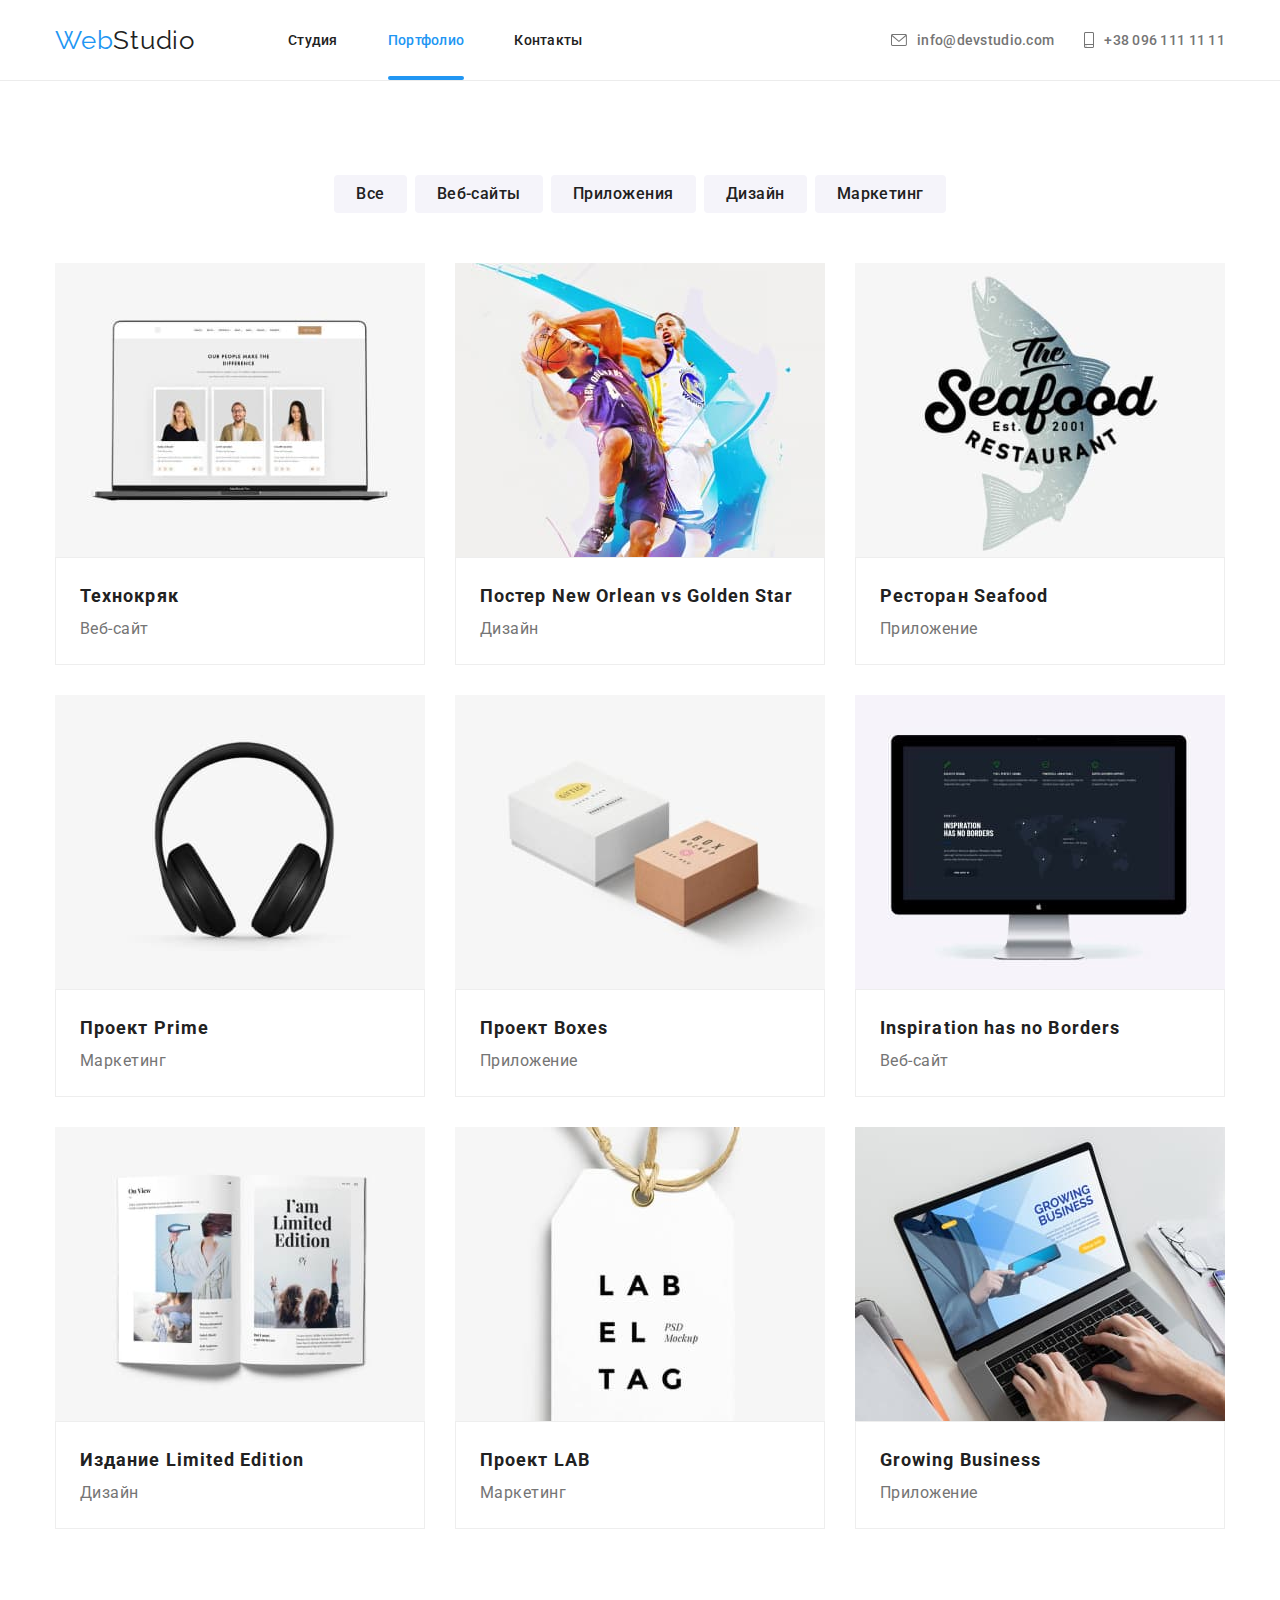
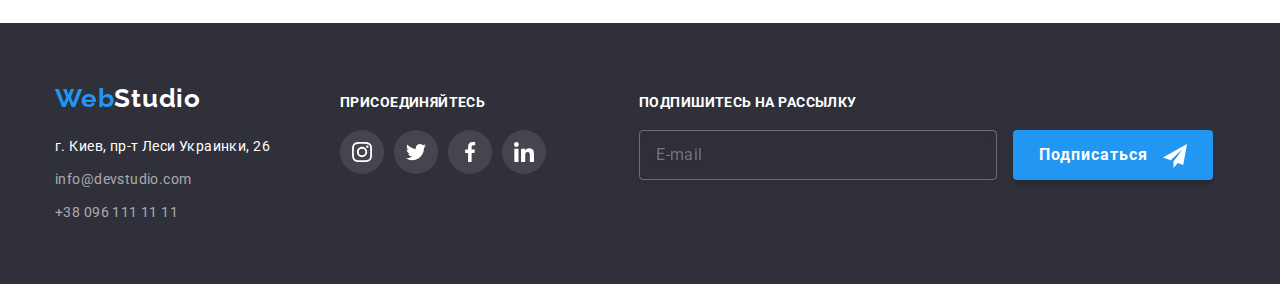
==== portfolio.html @ 3474acc7 "создала дз№8" ====
<!DOCTYPE html>
<html lang="ru">
<head>
    <meta charset="UTF-8">
    <meta http-equiv="X-UA-Compatible" content="IE=edge">
    <meta name="viewport" content="width=device-width, initial-scale=1.0">
    <title>Портфолио</title>
    <link rel="preconnect" href="https://fonts.googleapis.com">
    <link rel="preconnect" href="https://fonts.gstatic.com" crossorigin>
    <link href="https://fonts.googleapis.com/css2?family=Raleway:wght@700&family=Roboto:wght@400;500;700;900&display=swap"
        rel="stylesheet">
    <link rel="stylesheet" href="./css/main.min.css">
</head>
<body>
    
    <!-- header   -->
    
    <header class="header">
        <div class="container">
            <nav class="header__inner">
                <a href="./index.html" class="link header__logo"><span class="header__logo--part">Web</span>Studio</a>
                <ul class="header-nav">
                    <li class="header-nav__item"><a href="./index.html" class="link header__link">Студия</a></li>
                    <li class="header-nav__item"><a href="./portfolio.html" class="link header__link current">Портфолио</a></li>
                    <li class="header-nav__item"><a href="./index.html" class="link header__link">Контакты</a></li>
                </ul>
                <ul class="header-contact">
                    <li class="header-contact__item">
                        <a href="mailto:info@devstudio.com" class="link header__link header-contact__link">
                            <svg class="header-contact__icon" width="16" height="12">
                                <use href="./images/icons.svg#icon-envelope"></use>
                            </svg>
                            info@devstudio.com</a>
                    </li>
                    <li class="header-contact__item">
                        <a href="tel:+380961111111" class="link header__link header-contact__link">
                            <svg class="header-contact__icon" width="10" height="16">
                                <use href="./images/icons.svg#icon-smartphone"></use>
                            </svg>
                            +38 096 111 11 11</a>
                    </li>
                </ul>
            </nav>
        </div>
    </header>

    <!-- portfolio -->

    <main>
        <section class="portfolio section">
            <div class="container">
                <ul class="portfolio-nav">
                    <li class="portfolio-nav__item"><button type="button" class="portfolio-nav__button">Все</button></li>
                    <li class="portfolio-nav__item"><button type="button" class="portfolio-nav__button">Веб-сайты</button></li>
                    <li class="portfolio-nav__item"><button type="button" class="portfolio-nav__button">Приложения</button></li>
                    <li class="portfolio-nav__item"><button type="button" class="portfolio-nav__button">Дизайн</button></li>
                    <li class="portfolio-nav__item"><button type="button" class="portfolio-nav__button">Маркетинг</button></li>
                </ul>
                <ul class="portfolio-gallery">
                    <li class="portfolio-gallery__item">
                        <a href="#" class="link portfolio-article">
                            <div class="link portfolio-article__photo">
                                <img src="./images/img-8.jpg" alt="ноутбук" width="370" height="294">
                                <div class="portfolio-overlay">
                                    <p class="portfolio-overlay__text">Технокряк это современная площадка распространения коронавируса. Компании используют эту
                                        платформу для цифрового
                                        шпионажа и атак на защищённые сервера конкурентов.</p>
                                </div>
                            </div>
                            <div class="portfolio-article__descr">
                                <h3 class="portfolio-article__name">Технокряк</h3>
                                <p class="portfolio-article__type">Веб-сайт</p>
                            </div>
                        </a>
                    </li>
                    <li class="portfolio-gallery__item"">
                        <a href="#" class="link portfolio-article">
                            <div class="link portfolio-article__photo">
                                <img src="./images/img-9.jpg" alt="ноутбук" width="370" height="294">
                                <div class="portfolio-overlay">
                                    <p class="portfolio-overlay__text">Технокряк это современная площадка распространения коронавируса. Компании
                                        используют эту
                                        платформу для цифрового
                                        шпионажа и атак на защищённые сервера конкурентов.</p>
                                </div>
                            </div>
                            <div class="portfolio-article__descr">
                                <h3 class="portfolio-article__name">Постер New Orlean vs Golden Star</h3>
                                <p class="portfolio-article__type">Дизайн</p>
                            </div>
                        </a>
                    </li>
                    <li class="portfolio-gallery__item">
                        <a href="#" class="link portfolio-article">
                            <div class="link portfolio-article__photo">
                                <img src="./images/img-10.jpg" alt="ноутбук" width="370" height="294">
                                <div class="portfolio-overlay">
                                    <p class="portfolio-overlay__text">Технокряк это современная площадка распространения коронавируса. Компании
                                        используют эту
                                        платформу для цифрового
                                        шпионажа и атак на защищённые сервера конкурентов.</p>
                                </div>
                            </div>
                            <div class="portfolio-article__descr">
                                <h3 class="portfolio-article__name">Ресторан Seafood</h3>
                                <p class="portfolio-article__type">Приложение</p>
                            </div>
                        </a>
                    </li>
                    <li class="portfolio-gallery__item"">
                        <a href="#" class="link portfolio-article">
                            <div class="link portfolio-article__photo">
                                <img src="./images/img-11.jpg" alt="ноутбук" width="370" height="294">
                                <div class="portfolio-overlay">
                                    <p class="portfolio-overlay__text">Технокряк это современная площадка распространения коронавируса. Компании
                                        используют эту
                                        платформу для цифрового
                                        шпионажа и атак на защищённые сервера конкурентов.</p>
                                </div>
                            </div>
                            <div class="portfolio-article__descr">
                                <h3 class="portfolio-article__name">Проект Prime</h3>
                                <p class="portfolio-article__type">Маркетинг</p>
                            </div>
                        </a>
                    </li>
                    <li class="portfolio-gallery__item"">
                        <a href="#" class="link portfolio-article">
                            <div class="link portfolio-article__photo">
                                <img src="./images/img-12.jpg" alt="ноутбук" width="370" height="294">
                                <div class="portfolio-overlay">
                                    <p class="portfolio-overlay__text">Технокряк это современная площадка распространения коронавируса. Компании
                                        используют эту
                                        платформу для цифрового
                                        шпионажа и атак на защищённые сервера конкурентов.</p>
                                </div>
                            </div>
                            <div class="portfolio-article__descr">
                                <h3 class="portfolio-article__name">Проект Boxes</h3>
                                <p class="portfolio-article__type">Приложение</p>
                            </div>
                        </a>
                    </li>
                    <li class="portfolio-gallery__item"">
                        <a href="#" class="link portfolio-article">
                            <div class="link portfolio-article__photo">
                                <img src="./images/img-13.jpg" alt="ноутбук" width="370" height="294">
                                <div class="portfolio-overlay">
                                    <p class="portfolio-overlay__text">Технокряк это современная площадка распространения коронавируса. Компании
                                        используют эту
                                        платформу для цифрового
                                        шпионажа и атак на защищённые сервера конкурентов.</p>
                                </div>
                            </div>
                            <div class="portfolio-article__descr">
                                <h3 class="portfolio-article__name">Inspiration has no Borders</h3>
                                <p class="portfolio-article__type">Веб-сайт</p>
                            </div>
                        </a>
                    </li>
                    <li class="portfolio-gallery__item"">
                        <a href="#" class="link portfolio-article">
                            <div class="link portfolio-article__photo">
                                <img src="./images/img-14.jpg" alt="ноутбук" width="370" height="294">
                                <div class="portfolio-overlay">
                                    <p class="portfolio-overlay__text">Технокряк это современная площадка распространения коронавируса. Компании
                                        используют эту
                                        платформу для цифрового
                                        шпионажа и атак на защищённые сервера конкурентов.</p>
                                </div>
                            </div>
                            <div class="portfolio-article__descr">
                                <h3 class="portfolio-article__name">Издание Limited Edition</h3>
                                <p class="portfolio-article__type">Дизайн</p>
                            </div>
                        </a>
                    </li>
                    <li class="portfolio-gallery__item"">
                        <a href="#" class="link portfolio-article">
                            <div class="link portfolio-article__photo">
                                <img src="./images/img-15.jpg" alt="ноутбук" width="370" height="294">
                                <div class="portfolio-overlay">
                                    <p class="portfolio-overlay__text">Технокряк это современная площадка распространения коронавируса. Компании
                                        используют эту
                                        платформу для цифрового
                                        шпионажа и атак на защищённые сервера конкурентов.</p>
                                </div>
                            </div>
                            <div class="portfolio-article__descr">
                                <h3 class="portfolio-article__name">Проект LAB</h3>
                                <p class="portfolio-article__type">Маркетинг</p>
                            </div>
                        </a>
                    </li>
                    <li class="portfolio-gallery__item">
                        <a href="#" class="link portfolio-article">
                            <div class="link portfolio-article__photo">
                                <img src="./images/img-16.jpg" alt="ноутбук" width="370" height="294">
                                <div class="portfolio-overlay">
                                    <p class="portfolio-overlay__text">Технокряк это современная площадка распространения коронавируса. Компании
                                        используют эту
                                        платформу для цифрового
                                        шпионажа и атак на защищённые сервера конкурентов.</p>
                                </div>
                            </div>
                            <div class="portfolio-article__descr">
                                <h3 class="portfolio-article__name">Growing Business</h3>
                                <p class="portfolio-article__type">Приложение</p>
                            </div>
                        </a>
                    </li>
                </ul>
            </div>
        </section>
    </main>

    <!-- footer -->
    
    <footer class="footer">
        <div class="footer__inner container">
            <div>
                <a href="./index.html" class="link footer__logo"><span class="footer__logo--part">Web</span>Studio</a>
                <address>
                    <ul class="footer-contact">
                        <li class="footer-contact__item"><a target="_blank" rel="noopener nofollow noreferrer"
                                href="https://goo.gl/maps/vHbvLsZFDgiM335Y8" class="link footer-contact__map">г. Киев, пр-т
                                Леси Украинки, 26</a>
                        </li>
                        <li class="footer-contact__item"><a href="mailto:info@devstudio.com"
                                class="link footer-contact__mail">info@devstudio.com</a></li>
                        <li class="footer-contact__item"><a href="tel:+380961111111" class="link footer-contact__tel">+38
                                096 111 11 11</a></li>
                    </ul>
                </address>
            </div>
            <div class="footer-connect">
                <p class="footer__text">Присоединяйтесь</p>
                <ul class="footer-social">
                    <li class="footer-social__icon">
                        <a href="#" class="link footer-social__link">
                            <svg class="footer-social__sign">
                                <use href="./images/icons.svg#icon-instagram"></use>
                            </svg>
                        </a>
                    </li>
                    <li class="footer-social__icon">
                        <a href="#" class="link footer-social__link">
                            <svg class="footer-social__sign">
                                <use href="./images/icons.svg#icon-twitter"></use>
                            </svg>
                        </a>
                    </li>
                    <li class="footer-social__icon">
                        <a href="#" class="link footer-social__link">
                            <svg class="footer-social__sign">
                                <use href="./images/icons.svg#icon-facebook"></use>
                            </svg>
                        </a>
                    </li>
                    <li class="footer-social__icon">
                        <a href="#" class="link footer-social__link">
                            <svg class="footer-social__sign">
                                <use href="./images/icons.svg#icon-linkedin"></use>
                            </svg>
                        </a>
                    </li>
                </ul>
            </div>
            <form class="footer-form">
                <p class="footer__text">Подпишитесь на рассылку</p>
                <label for="email"></label>
                <input type="email" name="email" id="email" placeholder="E-mail" class="footer-form__input">
                <button type="submit" class="footer-form__button">Подписаться
                    <svg class="footer-form__send">
                        <use href="./images/icons.svg#icon-send"></use>
                    </svg>
                </button>
            </form>
        </div>
    </footer>
</body>

</html>
---- css/main.min.css ----
html,body,div,span,applet,object,iframe,h1,h2,h3,h4,h5,h6,p,blockquote,pre,a,abbr,acronym,address,big,cite,code,del,dfn,em,img,ins,kbd,q,s,samp,small,strike,strong,sub,sup,tt,var,b,u,i,center,dl,dt,dd,ol,ul,li,fieldset,form,label,legend,table,caption,tbody,tfoot,thead,tr,th,td,article,aside,canvas,details,embed,figure,figcaption,footer,header,hgroup,menu,nav,output,ruby,section,summary,time,mark,audio,video{margin:0;padding:0;border:0;font-size:100%;font:inherit;vertical-align:baseline}article,aside,details,figcaption,figure,footer,header,hgroup,menu,nav,section{display:block}body{line-height:1}ol,ul{list-style:none}blockquote,q{quotes:none}blockquote:before,blockquote:after,q:before,q:after{content:"";content:none}table{border-collapse:collapse;border-spacing:0}/*! modern-normalize v1.1.0 | MIT License | https://github.com/sindresorhus/modern-normalize */*,::before,::after{box-sizing:border-box}html{line-height:1.15;-webkit-text-size-adjust:100%;-moz-tab-size:4;tab-size:4}body{margin:0;font-family:system-ui,-apple-system,"Segoe UI",Roboto,Helvetica,Arial,sans-serif,"Apple Color Emoji","Segoe UI Emoji"}hr{height:0;color:inherit}abbr[title]{text-decoration:underline dotted}b,strong{font-weight:bolder}code,kbd,samp,pre{font-family:ui-monospace, SFMono-Regular, Consolas, 'Liberation Mono', Menlo, monospace;font-size:1em}small{font-size:80%}sub,sup{font-size:75%;line-height:0;position:relative;vertical-align:baseline}sub{bottom:-0.25em}sup{top:-0.5em}table{text-indent:0;border-color:inherit}button,input,optgroup,select,textarea{font-family:inherit;font-size:100%;line-height:1.15;margin:0}button,select{text-transform:none}button,[type='button'],[type='reset'],[type='submit']{-webkit-appearance:button}::-moz-focus-inner{border-style:none;padding:0}:-moz-focusring{outline:1px dotted ButtonText}:-moz-ui-invalid{box-shadow:none}legend{padding:0}progress{vertical-align:baseline}::-webkit-inner-spin-button,::-webkit-outer-spin-button{height:auto}[type='search']{-webkit-appearance:textfield;outline-offset:-2px}::-webkit-search-decoration{-webkit-appearance:none}::-webkit-file-upload-button{-webkit-appearance:button;font:inherit}summary{display:list-item}body{font-family:"Roboto", sans-serif;color:#212121;background-color:#fff}img{display:block}.link{text-decoration:none;color:#212121;cursor:pointer}.section{padding-top:94px;padding-bottom:94px}.container{width:1200px;margin-left:auto;margin-right:auto;padding-left:15px;padding-right:15px}.primary-title{font-weight:700;font-size:36px;line-height:calc(42 / 36);text-align:center;letter-spacing:.03em;margin-bottom:50px}.backdrop{position:fixed;width:100%;height:100%;top:0;left:0;background-color:rgba(0,0,0,0.2);transition-property:opacity;transition-duration:250ms;transition-timing-function:cubic-bezier(0.4, 0, 0.2, 1)}.is-hidden{opacity:0;pointer-events:none;visibility:hidden}.modal{min-width:528px;min-height:581px;background:#ffffff;box-shadow:0px 1px 3px rgba(0,0,0,0.12),0px 1px 1px rgba(0,0,0,0.14),0px 2px 1px rgba(0,0,0,0.2);border-radius:4px;overflow:hidden;position:absolute;top:50%;left:50%;transform:translate(-50%, -50%);transition-property:all;transition-duration:250ms;transition-timing-function:cubic-bezier(0.4, 0, 0.2, 1)}.modal-close__button{width:30px;height:30px;border:1px solid rgba(0,0,0,0.1);border-radius:50%;background-color:transparent;position:absolute;top:8px;right:8px;outline:none;transition-property:fill;transition-duration:250ms;transition-timing-function:cubic-bezier(0.4, 0, 0.2, 1)}.modal-close__button:hover,.modal-close__button:focus{fill:#2196f3}.modal-close__icon{width:11px;height:11px;position:absolute;top:50%;left:50%;transform:translate(-50%, -50%)}.modal-form{padding:40px}.modal-form__text{font-weight:700;font-size:20px;line-height:calc(23 / 20);text-align:center;letter-spacing:.03em}.modal-form__button{display:block;margin:0 auto;width:200px;min-height:50px;background:#188ce8;box-shadow:0px 4px 4px rgba(0,0,0,0.15);border-radius:4px;border:#188ce8;font-weight:700;font-size:16px;line-height:calc(30 / 16);letter-spacing:0.06em;color:#ffffff;margin-top:30px;cursor:pointer}.modal-data__item{display:flex;flex-direction:column;flex-basis:448px;box-sizing:border-box;position:relative}.modal-data__item:not(:last-child){margin-bottom:10px}.modal-data__input{display:block;width:448px;min-height:40px;border:1px solid rgba(33,33,33,0.2);outline:none;border-radius:4px;font-size:14px;line-height:calc(16 / 14);letter-spacing:0.01em;color:rgba(117,117,117,0.5);padding-left:42px;margin-top:4px;transition-property:border-color, fill;transition-duration:250ms;transition-timing-function:cubic-bezier(0.4, 0, 0.2, 1)}.modal-data__input:focus{border-color:#2196f3}.modal-data__input:focus ~ .modal-data__icon{fill:#2196f3}.modal-data{margin:12px 0 20px}.modal-data__label{font-size:12px;line-height:calc(14 / 12);letter-spacing:0.01em;color:#757575}.modal-data__icon{width:18px;height:18px;position:absolute;top:50%;left:12px;fill:#212121}.modal-data__textarea{min-height:120px;resize:none;padding:16px 12px}.modal-checkbox{font-size:14px;line-height:calc(24 / 14);letter-spacing:.03em;color:#757575;display:flex;align-items:center;margin-left:12px}.modal-checkbox__link{color:#2196f3;padding-left:5px}.modal-checkbox__icon{width:16px;height:15px;fill:#ffffff;position:absolute;z-index:1}.modal-checkbox__input{width:16px;height:15px;margin-right:7px;border:2px solid #212121;border-radius:2px;appearance:none;position:relative}.modal-checkbox__input:checked{background-color:#2196f3;border-color:#2196f3}.header__inner{display:flex;align-items:center}.header__logo{font-family:"Raleway", sans-serif;font-size:26px;line-height:calc(31 / 26);letter-spacing:.03em;display:block}.header__logo--part{color:#2196f3}.header-nav{display:flex;flex-wrap:wrap;margin-left:93px}.header-nav__item{position:relative}.header-nav__item:not(:last-child){margin-right:50px}.header__link{font-weight:500;font-size:14px;line-height:calc(16 / 14);letter-spacing:0.02em;display:block;padding-top:32px;padding-bottom:32px;color:#212121;transition-property:color;transition-duration:250ms;transition-timing-function:cubic-bezier(0.4, 0, 0.2, 1)}.header__link:hover,.header__link:focus{color:#2196f3}.header-contact{display:flex;margin-left:auto}.header-contact__item:last-child{margin-left:30px}.header-contact__icon{margin-right:10px}.header-contact__link{display:flex;justify-content:center;align-items:center;color:#757575;fill:#757575;transition-property:color, fill;transition-duration:250ms;transition-timing-function:cubic-bezier(0.4, 0, 0.2, 1)}.header-contact__link:hover,.header-contact__link:focus{color:#2196f3;fill:#2196f3}.current{color:#2196f3}.current:after{background:#2196f3;content:"";position:absolute;width:100%;height:4px;border-radius:2px;left:0;bottom:0}.portfolio{border-top:1px solid #ececec}.portfolio-nav{display:flex;flex-wrap:wrap;justify-content:center;margin-bottom:50px}.portfolio-nav__item:not(:last-child){margin-right:8px}.portfolio-nav__button{font-family:inherit;font-weight:500;font-size:16px;line-height:calc(26 / 16);text-align:center;letter-spacing:.03em;color:#212121;background-color:#f5f4fa;cursor:pointer;border:transparent;padding:6px 22px;border-radius:4px;transition-property:color, background-color, box-shadow;transition-duration:250ms;transition-timing-function:cubic-bezier(0.4, 0, 0.2, 1)}.portfolio-nav__button:hover,.portfolio-nav__button:focus{color:#ffffff;background-color:#2196f3;box-shadow:0px 3px 1px rgba(0,0,0,0.1),0px 1px 2px rgba(0,0,0,0.08),0px 2px 2px rgba(0,0,0,0.12)}.portfolio-gallery{display:flex;flex-wrap:wrap;margin-right:-30px}.portfolio-gallery__item{flex-basis:calc(100% / 3 - 30px);flex-wrap:wrap;margin-bottom:30px;overflow:hidden;transition-property:box-shadow;transition-duration:250ms;transition-timing-function:cubic-bezier(0.4, 0, 0.2, 1)}.portfolio-gallery__item:not(:last-child){margin-right:30px}.portfolio-gallery__item:nth-last-child(-n+3){margin-bottom:0px}.portfolio-gallery__item:hover,.portfolio-gallery__item:focus{box-shadow:0px 1px 1px rgba(0,0,0,0.12),0px 4px 4px rgba(0,0,0,0.06),1px 4px 6px rgba(0,0,0,0.16)}.portfolio-gallery__item:hover .portfolio-overlay{transform:translateY(0)}.portfolio-article__photo{position:relative;overflow:hidden}.portfolio-article__descr{padding:20px 24px;border:1px solid #eeeeee}.portfolio-article__name{font-weight:700;font-size:18px;line-height:calc(36 / 18);letter-spacing:0.06em}.portfolio-article__type{font-size:16px;line-height:calc(30 / 16);letter-spacing:.03em;color:#757575}.portfolio-overlay{display:flex;justify-content:center;align-items:center;position:absolute;width:100%;height:100%;left:0;bottom:0;background-color:rgba(33,150,243,0.9);transition-property:transform;transition-duration:250ms;transition-timing-function:cubic-bezier(0.4, 0, 0.2, 1);transform:translateY(100%)}.portfolio-overlay__text{display:flex;justify-content:center;align-items:center;flex-basis:322px;font-size:18px;line-height:calc(28 / 18);letter-spacing:.03em;color:#ffffff}.hero{background:#c4c4c4;background-image:linear-gradient(rgba(47,48,58,0.4), rgba(47,48,58,0.4)),url(../images/hero-img.jpg);background-size:cover;background-repeat:no-repeat;background-position:center;text-align:center;padding-top:200px;padding-bottom:200px;max-width:1600px;margin:0 auto}.hero__title{font-weight:900;font-size:44px;line-height:calc(60 / 44);text-align:center;letter-spacing:0.06em;text-transform:uppercase;color:#ffffff;width:696px;margin-left:auto;margin-right:auto;margin-bottom:30px}.hero__button{font-family:inherit;background:#2196f3;font-weight:700;font-size:16px;line-height:calc(30 / 16);text-align:center;letter-spacing:0.06em;color:#ffffff;cursor:pointer;border:transparent;padding:10px 32px;min-width:200px;box-shadow:0px 4px 4px rgba(0,0,0,0.15);border-radius:4px;transition-property:background-color;transition-duration:250ms;transition-timing-function:cubic-bezier(0.4, 0, 0.2, 1)}.hero__button:hover,.hero__button:focus{background-color:#188ce8}.features{padding-bottom:0}.features-list{display:flex;flex-wrap:wrap;margin-right:-30px}.features-list__logo{display:flex;justify-content:center;align-items:center;min-height:120px;background:#f5f4fa;border-radius:4px;margin-bottom:30px}.features-list__icon{width:70px;height:70px}.features-list__title{font-weight:700;font-size:14px;line-height:calc(16 / 14);letter-spacing:.03em;text-transform:uppercase;margin-bottom:10px}.features-list__text{font-size:14px;line-height:calc(24 / 14);letter-spacing:.03em;color:#757575}.features-list__item{flex-basis:calc(100% / 4 - 30px)}.features-list__item:not(:last-child){margin-right:30px}.product-list{display:flex;flex-wrap:wrap;margin-right:-30px}.product-list__photo{position:relative}.product-list__descr{position:absolute;width:100%;left:0;bottom:0;min-height:70px;font-size:14px;font-weight:700;line-height:calc 1.14286;letter-spacing:.03em;text-transform:uppercase;color:#ffffff;background:rgba(47,48,58,0.8);display:flex;justify-content:center;align-items:center}.product-list__item{flex-basis:calc(100% / 3 - 30px);position:relative}.product-list__item:not(:last-child){margin-right:30px}.team{background:#f5f4fa}.team-list{display:flex;flex-wrap:wrap}.team-list__info{padding-top:30px;padding-bottom:30px}.team-list__name{font-weight:500;font-size:16px;line-height:calc(19 / 16);text-align:center;letter-spacing:.03em}.team-list__position{font-size:16px;line-height:calc(19 / 16);text-align:center;letter-spacing:.03em;color:#757575;margin-top:10px}.team-list__item{background:#ffffff;flex-basis:calc(100% / 4 - 30px);box-shadow:0px 1px 3px rgba(0,0,0,0.12),0px 1px 1px rgba(0,0,0,0.14),0px 2px 1px rgba(0,0,0,0.2);border-radius:0px 0px 4px 4px}.team-list__item:not(:last-child){margin-right:30px}.team-social{display:flex;justify-content:center;align-items:center;margin-top:16px}.team-social__sign{width:20px;height:20px}.team-social__icon{display:flex;justify-content:center;align-items:center}.team-social__icon:not(:last-child){margin-right:10px}.team-social__link{width:44px;height:44px;border-radius:50%;display:flex;justify-content:center;align-items:center;fill:#afb1b8;transition-property:background-color, border-radius, fill;transition-duration:250ms;transition-timing-function:cubic-bezier(0.4, 0, 0.2, 1)}.team-social__link:hover,.team-social__link:focus{background-color:#2196f3;fill:#ffffff}.clients-list{display:flex;justify-content:center;align-items:center}.clients-list__icon{width:106px;height:60px}.clients-list__item{display:flex;justify-content:center;align-items:center}.clients-list__item:not(:last-child){margin-right:30px}.clients-list__link{width:170px;height:92px;border:1px solid #afb1b8;border-radius:4px;display:flex;justify-content:center;align-items:center;fill:#afb1b8;transition-property:border, fill;transition-duration:250ms;transition-timing-function:cubic-bezier(0.4, 0, 0.2, 1)}.clients-list__link:hover,.clients-list__link:focus{border:1px solid #2196f3;fill:#2196f3}.footer{background-color:#2f303a;padding-top:60px;padding-bottom:60px}.footer__inner{display:flex;justify-content:start;align-items:baseline}.footer__text{font-weight:700;font-size:14px;line-height:calc(16 / 14);letter-spacing:.03em;text-transform:uppercase;color:#ffffff;margin-bottom:20px}.footer__logo{font-family:"Raleway", sans-serif;font-weight:700;font-size:26px;line-height:calc(31 / 26);letter-spacing:.03em;color:#ffffff}.footer__logo--part{color:#2196f3}.footer-contact{font-style:normal;margin-top:20px}.footer-contact__item:not(:first-child){margin-top:9px}.footer-contact__map{font-size:14px;line-height:calc(24 / 14);letter-spacing:.03em;color:#ffffff}.footer-contact__mail,.footer-contact__tel{font-size:14px;line-height:calc(24 / 14);letter-spacing:.03em;color:rgba(255,255,255,0.6)}.footer-connect{margin-left:70px}.footer-social{display:flex;justify-content:start;align-items:center}.footer-social__sign{width:20px;height:20px;fill:#ffffff}.footer-social__icon{display:flex;justify-content:center;align-items:center}.footer-social__icon:not(:last-child){margin-right:10px}.footer-social__link{width:44px;height:44px;background-color:rgba(255,255,255,0.1);border-radius:50%;display:flex;justify-content:center;align-items:center;transition-property:background-color;transition-duration:250ms;transition-timing-function:cubic-bezier(0.4, 0, 0.2, 1)}.footer-social__link:hover,.footer-social__link:focus{background-color:#2196f3}.footer-form{margin-left:93px;position:relative}.footer-form__input{width:358px;min-height:50px;background:transparent;border:1px solid rgba(255,255,255,0.3);filter:drop-shadow(0px 4px 4px rgba(0,0,0,0.15));border-radius:4px;margin-right:12px;font-size:16px;line-height:calc(20 / 16);letter-spacing:.03em;color:rgba(255,255,255,0.6);padding-left:16px;outline:none}.footer-form__button{width:200px;min-height:50px;font-weight:700;font-size:16px;line-height:calc(30 / 16);letter-spacing:0.06em;color:#ffffff;background:#2196f3;box-shadow:0px 4px 4px rgba(0,0,0,0.15);border:#2196f3;border-radius:4px}.footer-form__send{width:24px;height:24px;fill:#ffffff;vertical-align:middle;margin-left:10px}
/*# sourceMappingURL=main.min.css.map */
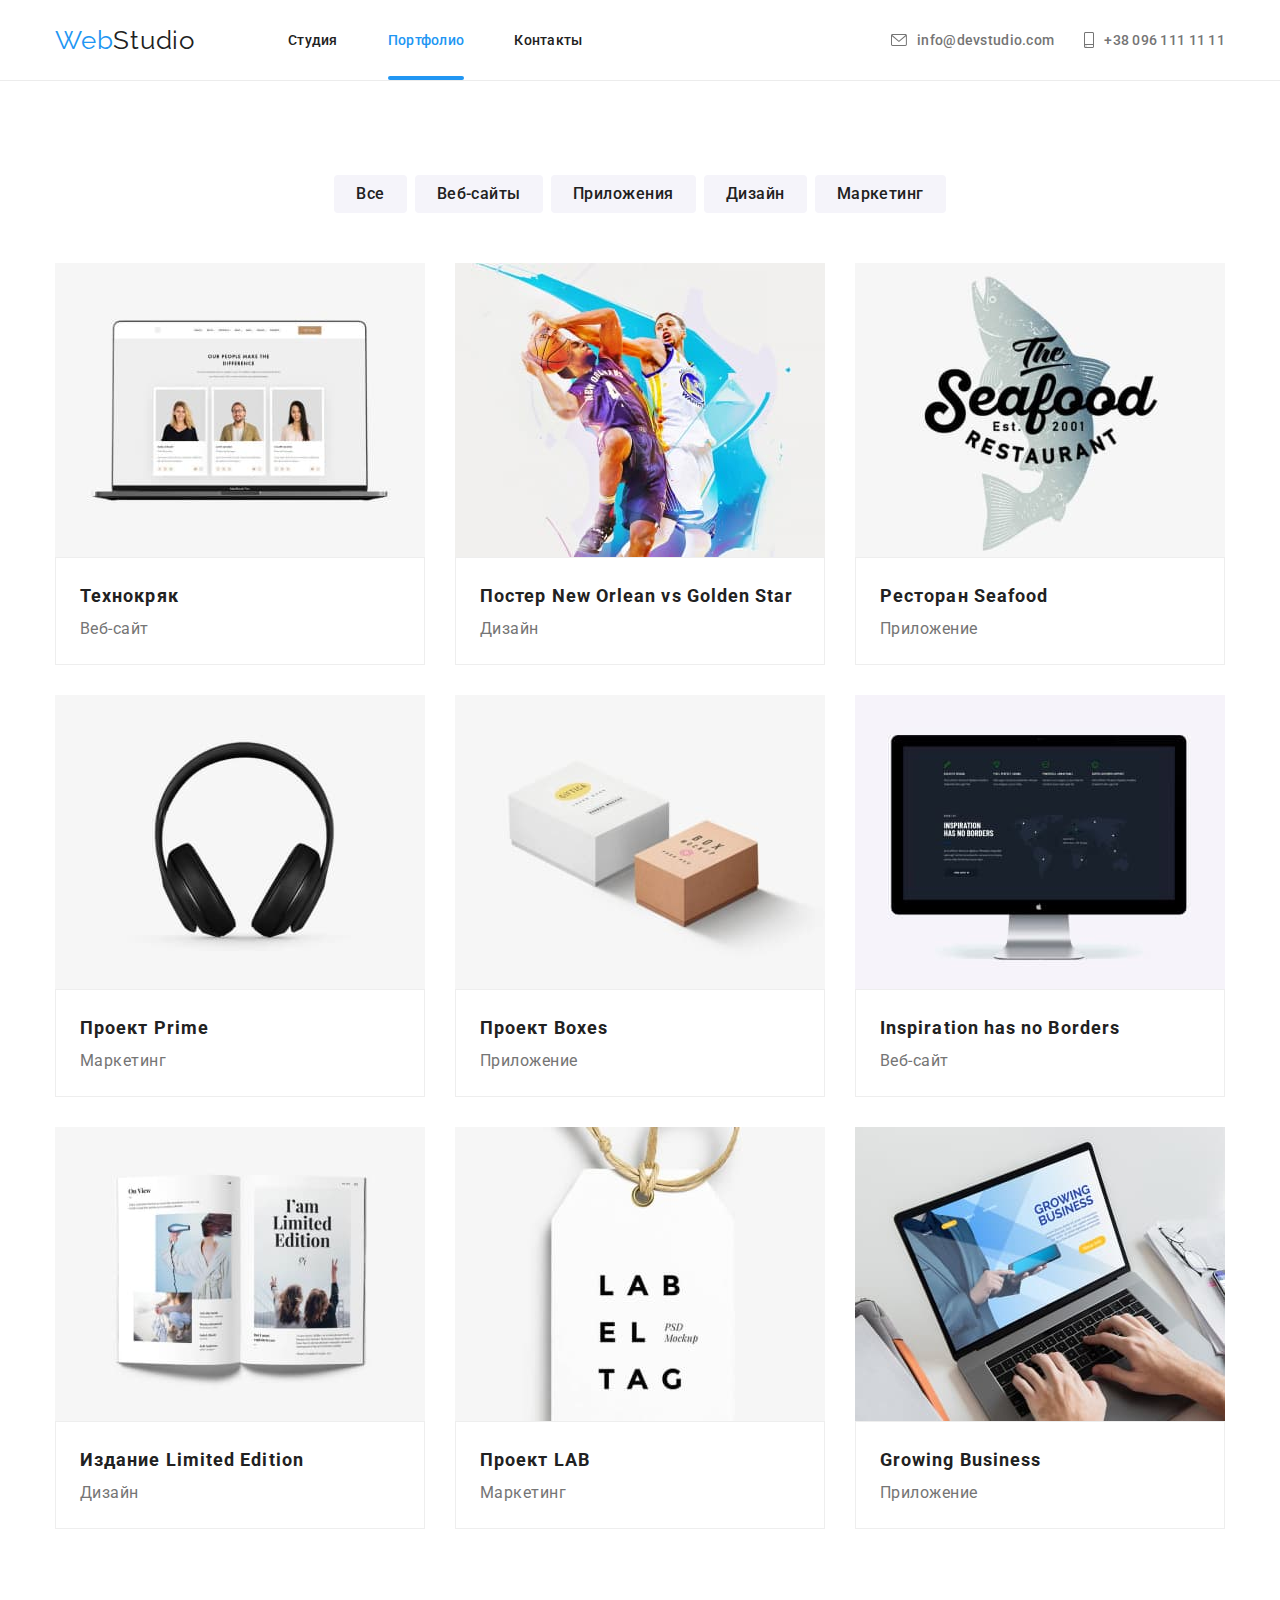
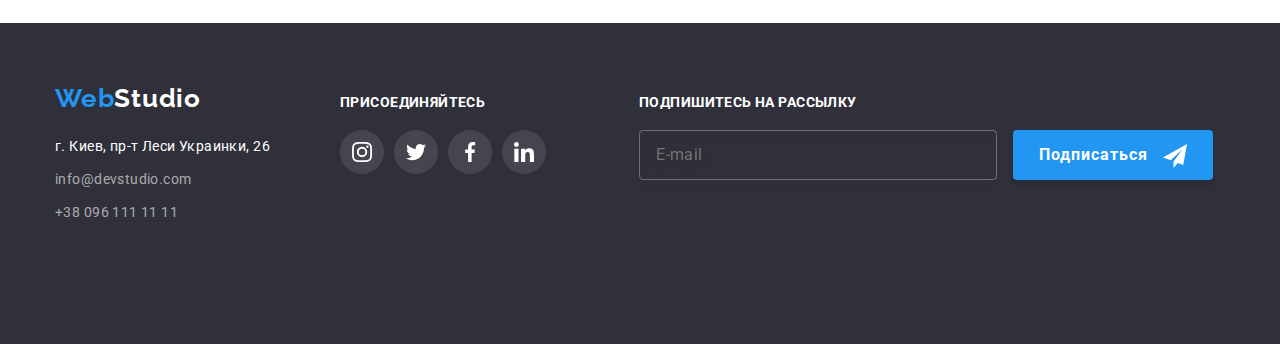
==== commit 8edb335e: "50% дз№8" ====
--- a/portfolio.html
+++ b/portfolio.html
@@ -60,7 +60,25 @@
                     <li class="portfolio-gallery__item">
                         <a href="#" class="link portfolio-article">
                             <div class="link portfolio-article__photo">
-                                <img src="./images/img-8.jpg" alt="ноутбук" width="370" height="294">
+                                <picture>
+                                    <source srcset="
+                                                                            ./images/img-8.jpg 1x,
+                                                                            ./images/img-8-2x.jpeg 2x
+                                                                            " 
+                                                                            media="(min-width: 1200px)" />
+                                    <source srcset="
+                                                                            ./images/img-tab-8.jpeg 1x,
+                                                                            ./images/img-tab-8-2x.jpeg 2x
+                                                                            " 
+                                                                            media="(min-width: 768px)" />
+                                    <source srcset="
+                                                                            ./images/img-mob-8.jpeg 1x,
+                                                                            ./images/img-mob-8-2x.jpeg 2x
+                                                                            " 
+                                                                            media="(min-width: 480px)" />
+                                    <img src="./images/img-8.jpg" alt="ноутбук" width="370" height="294">
+                                </picture>
+                                
                                 <div class="portfolio-overlay">
                                     <p class="portfolio-overlay__text">Технокряк это современная площадка распространения коронавируса. Компании используют эту
                                         платформу для цифрового
@@ -73,10 +91,28 @@
                             </div>
                         </a>
                     </li>
-                    <li class="portfolio-gallery__item"">
-                        <a href="#" class="link portfolio-article">
-                            <div class="link portfolio-article__photo">
-                                <img src="./images/img-9.jpg" alt="ноутбук" width="370" height="294">
+                    <li class="portfolio-gallery__item">
+                        <a href="#" class="link portfolio-article">
+                            <div class="link portfolio-article__photo">
+                                <picture>
+                                    <source srcset="
+                                                                            ./images/img-9.jpg 1x,
+                                                                            ./images/img-9-2x.jpeg 2x
+                                                                            " 
+                                                                            media="(min-width: 1200px)" />
+                                    <source srcset="
+                                                                            ./images/img-tab-9.jpeg 1x,
+                                                                            ./images/img-tab-9-2x.jpeg 2x
+                                                                            " 
+                                                                            media="(min-width: 768px)" />
+                                    <source srcset="
+                                                                            ./images/img-mob-9.jpeg 1x,
+                                                                            ./images/img-mob-9-2x.jpeg 2x
+                                                                            " 
+                                                                            media="(min-width: 480px)" />
+                                    <img src="./images/img-9.jpg" alt="ноутбук" width="370" height="294">
+                                </picture>
+                                
                                 <div class="portfolio-overlay">
                                     <p class="portfolio-overlay__text">Технокряк это современная площадка распространения коронавируса. Компании
                                         используют эту
@@ -93,7 +129,25 @@
                     <li class="portfolio-gallery__item">
                         <a href="#" class="link portfolio-article">
                             <div class="link portfolio-article__photo">
-                                <img src="./images/img-10.jpg" alt="ноутбук" width="370" height="294">
+                                <picture>
+                                    <source srcset="
+                                                                            ./images/img-10.jpg 1x,
+                                                                            ./images/img-10-2x.jpeg 2x
+                                                                            " 
+                                                                            media="(min-width: 1200px)" />
+                                    <source srcset="
+                                                                            ./images/img-tab-10.jpeg 1x,
+                                                                            ./images/img-tab-10-2x.jpeg 2x
+                                                                            " 
+                                                                            media="(min-width: 768px)" />
+                                    <source srcset="
+                                                                            ./images/img-mob-10.jpeg 1x,
+                                                                            ./images/img-mob-10-2x.jpeg 2x
+                                                                            " 
+                                                                            media="(min-width: 480px)" />
+                                    <img src="./images/img-10.jpg" alt="ноутбук" width="370" height="294">
+                                </picture>
+                                
                                 <div class="portfolio-overlay">
                                     <p class="portfolio-overlay__text">Технокряк это современная площадка распространения коронавируса. Компании
                                         используют эту
@@ -110,7 +164,25 @@
                     <li class="portfolio-gallery__item"">
                         <a href="#" class="link portfolio-article">
                             <div class="link portfolio-article__photo">
-                                <img src="./images/img-11.jpg" alt="ноутбук" width="370" height="294">
+                                <picture>
+                                    <source srcset="
+                                                                            ./images/img-11.jpg 1x,
+                                                                            ./images/img-11-2x.jpeg 2x
+                                                                            " 
+                                                                            media="(min-width: 1200px)" />
+                                    <source srcset="
+                                                                            ./images/img-tab-11.jpeg 1x,
+                                                                            ./images/img-tab-11-2x.jpeg 2x
+                                                                            " 
+                                                                            media="(min-width: 768px)" />
+                                    <source srcset="
+                                                                            ./images/img-mob-11.jpeg 1x,
+                                                                            ./images/img-mob-11-2x.jpeg 2x
+                                                                            " 
+                                                                            media="(min-width: 480px)" />
+                                    <img src="./images/img-11.jpg" alt="ноутбук" width="370" height="294">
+                                </picture>
+                                
                                 <div class="portfolio-overlay">
                                     <p class="portfolio-overlay__text">Технокряк это современная площадка распространения коронавируса. Компании
                                         используют эту
@@ -127,7 +199,25 @@
                     <li class="portfolio-gallery__item"">
                         <a href="#" class="link portfolio-article">
                             <div class="link portfolio-article__photo">
-                                <img src="./images/img-12.jpg" alt="ноутбук" width="370" height="294">
+                                <picture>
+                                    <source srcset="
+                                                                            ./images/img-12.jpg 1x,
+                                                                            ./images/img-12-2x.jpeg 2x
+                                                                            " 
+                                                                            media="(min-width: 1200px)" />
+                                    <source srcset="
+                                                                            ./images/img-tab-12.jpeg 1x,
+                                                                            ./images/img-tab-12-2x.jpeg 2x
+                                                                            " 
+                                                                            media="(min-width: 768px)" />
+                                    <source srcset="
+                                                                            ./images/img-mob-12.jpeg 1x,
+                                                                            ./images/img-mob-12-2x.jpeg 2x
+                                                                            " 
+                                                                            media="(min-width: 480px)" />
+                                    <img src="./images/img-12.jpg" alt="ноутбук" width="370" height="294">
+                                </picture>
+                                
                                 <div class="portfolio-overlay">
                                     <p class="portfolio-overlay__text">Технокряк это современная площадка распространения коронавируса. Компании
                                         используют эту
@@ -144,7 +234,25 @@
                     <li class="portfolio-gallery__item"">
                         <a href="#" class="link portfolio-article">
                             <div class="link portfolio-article__photo">
-                                <img src="./images/img-13.jpg" alt="ноутбук" width="370" height="294">
+                                <picture>
+                                    <source srcset="
+                                                                            ./images/img-13.jpg 1x,
+                                                                            ./images/img-13-2x.jpeg 2x
+                                                                            " 
+                                                                            media="(min-width: 1200px)" />
+                                    <source srcset="
+                                                                            ./images/img-tab-13.jpeg 1x,
+                                                                            ./images/img-tab-13-2x.jpeg 2x
+                                                                            " 
+                                                                            media="(min-width: 768px)" />
+                                    <source srcset="
+                                                                            ./images/img-mob-13.jpeg 1x,
+                                                                            ./images/img-mob-13-2x.jpeg 2x
+                                                                            " 
+                                                                            media="(min-width: 480px)" />
+                                    <img src="./images/img-13.jpg" alt="ноутбук" width="370" height="294">
+                                </picture>
+                                
                                 <div class="portfolio-overlay">
                                     <p class="portfolio-overlay__text">Технокряк это современная площадка распространения коронавируса. Компании
                                         используют эту
@@ -161,7 +269,25 @@
                     <li class="portfolio-gallery__item"">
                         <a href="#" class="link portfolio-article">
                             <div class="link portfolio-article__photo">
-                                <img src="./images/img-14.jpg" alt="ноутбук" width="370" height="294">
+                                <picture>
+                                    <source srcset="
+                                                                            ./images/img-14.jpg 1x,
+                                                                            ./images/img-14-2x.jpeg 2x
+                                                                            " 
+                                                                            media="(min-width: 1200px)" />
+                                    <source srcset="
+                                                                            ./images/img-tab-14.jpeg 1x,
+                                                                            ./images/img-tab-14-2x.jpeg 2x
+                                                                            " 
+                                                                            media="(min-width: 768px)" />
+                                    <source srcset="
+                                                                            ./images/img-mob-14.jpeg 1x,
+                                                                            ./images/img-mob-14-2x.jpeg 2x
+                                                                            " 
+                                                                            media="(min-width: 480px)" />
+                                    <img src="./images/img-14.jpg" alt="ноутбук" width="370" height="294">
+                                </picture>
+                                
                                 <div class="portfolio-overlay">
                                     <p class="portfolio-overlay__text">Технокряк это современная площадка распространения коронавируса. Компании
                                         используют эту
@@ -178,7 +304,25 @@
                     <li class="portfolio-gallery__item"">
                         <a href="#" class="link portfolio-article">
                             <div class="link portfolio-article__photo">
-                                <img src="./images/img-15.jpg" alt="ноутбук" width="370" height="294">
+                                <picture>
+                                    <source srcset="
+                                                                            ./images/img-15.jpg 1x,
+                                                                            ./images/img-15-2x.jpeg 2x
+                                                                            " 
+                                                                            media="(min-width: 1200px)" />
+                                    <source srcset="
+                                                                            ./images/img-tab-15.jpeg 1x,
+                                                                            ./images/img-tab-15-2x.jpeg 2x
+                                                                            " 
+                                                                            media="(min-width: 768px)" />
+                                    <source srcset="
+                                                                            ./images/img-mob-15.jpeg 1x,
+                                                                            ./images/img-mob-15-2x.jpeg 2x
+                                                                            " 
+                                                                            media="(min-width: 480px)" />
+                                    <img src="./images/img-15.jpg" alt="ноутбук" width="370" height="294">
+                                </picture>
+                                
                                 <div class="portfolio-overlay">
                                     <p class="portfolio-overlay__text">Технокряк это современная площадка распространения коронавируса. Компании
                                         используют эту
@@ -195,7 +339,25 @@
                     <li class="portfolio-gallery__item">
                         <a href="#" class="link portfolio-article">
                             <div class="link portfolio-article__photo">
-                                <img src="./images/img-16.jpg" alt="ноутбук" width="370" height="294">
+                                <picture>
+                                    <source srcset="
+                                                                            ./images/img-16.jpg 1x,
+                                                                            ./images/img-16-2x.jpeg 2x
+                                                                            " 
+                                                                            media="(min-width: 1200px)" />
+                                    <source srcset="
+                                                                            ./images/img-tab-16.jpeg 1x,
+                                                                            ./images/img-tab-16-2x.jpeg 2x
+                                                                            " 
+                                                                            media="(min-width: 768px)" />
+                                    <source srcset="
+                                                                            ./images/img-mob-16.jpeg 1x,
+                                                                            ./images/img-mob-16-2x.jpeg 2x
+                                                                            " 
+                                                                            media="(min-width: 480px)" />
+                                    <img src="./images/img-16.jpg" alt="ноутбук" width="370" height="294">
+                                </picture>
+                                
                                 <div class="portfolio-overlay">
                                     <p class="portfolio-overlay__text">Технокряк это современная площадка распространения коронавируса. Компании
                                         используют эту
@@ -214,22 +376,22 @@
         </section>
     </main>
 
-    <!-- footer -->
+    <!-- footer  -->
     
     <footer class="footer">
         <div class="footer__inner container">
-            <div>
+            <div class="footer-contact">
                 <a href="./index.html" class="link footer__logo"><span class="footer__logo--part">Web</span>Studio</a>
                 <address>
-                    <ul class="footer-contact">
-                        <li class="footer-contact__item"><a target="_blank" rel="noopener nofollow noreferrer"
-                                href="https://goo.gl/maps/vHbvLsZFDgiM335Y8" class="link footer-contact__map">г. Киев, пр-т
+                    <ul class="footer-list">
+                        <li class="footer-list__item"><a target="_blank" rel="noopener nofollow noreferrer"
+                                href="https://goo.gl/maps/vHbvLsZFDgiM335Y8" class="link footer-list__map">г. Киев, пр-т
                                 Леси Украинки, 26</a>
                         </li>
-                        <li class="footer-contact__item"><a href="mailto:info@devstudio.com"
-                                class="link footer-contact__mail">info@devstudio.com</a></li>
-                        <li class="footer-contact__item"><a href="tel:+380961111111" class="link footer-contact__tel">+38
-                                096 111 11 11</a></li>
+                        <li class="footer-list__item"><a href="mailto:info@devstudio.com"
+                                class="link footer-list__mail">info@devstudio.com</a></li>
+                        <li class="footer-list__item"><a href="tel:+380961111111" class="link footer-list__tel">+38 096 111
+                                11 11</a></li>
                     </ul>
                 </address>
             </div>
--- a/css/main.min.css
+++ b/css/main.min.css
@@ -1,2 +1,2 @@
-html,body,div,span,applet,object,iframe,h1,h2,h3,h4,h5,h6,p,blockquote,pre,a,abbr,acronym,address,big,cite,code,del,dfn,em,img,ins,kbd,q,s,samp,small,strike,strong,sub,sup,tt,var,b,u,i,center,dl,dt,dd,ol,ul,li,fieldset,form,label,legend,table,caption,tbody,tfoot,thead,tr,th,td,article,aside,canvas,details,embed,figure,figcaption,footer,header,hgroup,menu,nav,output,ruby,section,summary,time,mark,audio,video{margin:0;padding:0;border:0;font-size:100%;font:inherit;vertical-align:baseline}article,aside,details,figcaption,figure,footer,header,hgroup,menu,nav,section{display:block}body{line-height:1}ol,ul{list-style:none}blockquote,q{quotes:none}blockquote:before,blockquote:after,q:before,q:after{content:"";content:none}table{border-collapse:collapse;border-spacing:0}/*! modern-normalize v1.1.0 | MIT License | https://github.com/sindresorhus/modern-normalize */*,::before,::after{box-sizing:border-box}html{line-height:1.15;-webkit-text-size-adjust:100%;-moz-tab-size:4;tab-size:4}body{margin:0;font-family:system-ui,-apple-system,"Segoe UI",Roboto,Helvetica,Arial,sans-serif,"Apple Color Emoji","Segoe UI Emoji"}hr{height:0;color:inherit}abbr[title]{text-decoration:underline dotted}b,strong{font-weight:bolder}code,kbd,samp,pre{font-family:ui-monospace, SFMono-Regular, Consolas, 'Liberation Mono', Menlo, monospace;font-size:1em}small{font-size:80%}sub,sup{font-size:75%;line-height:0;position:relative;vertical-align:baseline}sub{bottom:-0.25em}sup{top:-0.5em}table{text-indent:0;border-color:inherit}button,input,optgroup,select,textarea{font-family:inherit;font-size:100%;line-height:1.15;margin:0}button,select{text-transform:none}button,[type='button'],[type='reset'],[type='submit']{-webkit-appearance:button}::-moz-focus-inner{border-style:none;padding:0}:-moz-focusring{outline:1px dotted ButtonText}:-moz-ui-invalid{box-shadow:none}legend{padding:0}progress{vertical-align:baseline}::-webkit-inner-spin-button,::-webkit-outer-spin-button{height:auto}[type='search']{-webkit-appearance:textfield;outline-offset:-2px}::-webkit-search-decoration{-webkit-appearance:none}::-webkit-file-upload-button{-webkit-appearance:button;font:inherit}summary{display:list-item}body{font-family:"Roboto", sans-serif;color:#212121;background-color:#fff}img{display:block}.link{text-decoration:none;color:#212121;cursor:pointer}.section{padding-top:94px;padding-bottom:94px}.container{width:1200px;margin-left:auto;margin-right:auto;padding-left:15px;padding-right:15px}.primary-title{font-weight:700;font-size:36px;line-height:calc(42 / 36);text-align:center;letter-spacing:.03em;margin-bottom:50px}.backdrop{position:fixed;width:100%;height:100%;top:0;left:0;background-color:rgba(0,0,0,0.2);transition-property:opacity;transition-duration:250ms;transition-timing-function:cubic-bezier(0.4, 0, 0.2, 1)}.is-hidden{opacity:0;pointer-events:none;visibility:hidden}.modal{min-width:528px;min-height:581px;background:#ffffff;box-shadow:0px 1px 3px rgba(0,0,0,0.12),0px 1px 1px rgba(0,0,0,0.14),0px 2px 1px rgba(0,0,0,0.2);border-radius:4px;overflow:hidden;position:absolute;top:50%;left:50%;transform:translate(-50%, -50%);transition-property:all;transition-duration:250ms;transition-timing-function:cubic-bezier(0.4, 0, 0.2, 1)}.modal-close__button{width:30px;height:30px;border:1px solid rgba(0,0,0,0.1);border-radius:50%;background-color:transparent;position:absolute;top:8px;right:8px;outline:none;transition-property:fill;transition-duration:250ms;transition-timing-function:cubic-bezier(0.4, 0, 0.2, 1)}.modal-close__button:hover,.modal-close__button:focus{fill:#2196f3}.modal-close__icon{width:11px;height:11px;position:absolute;top:50%;left:50%;transform:translate(-50%, -50%)}.modal-form{padding:40px}.modal-form__text{font-weight:700;font-size:20px;line-height:calc(23 / 20);text-align:center;letter-spacing:.03em}.modal-form__button{display:block;margin:0 auto;width:200px;min-height:50px;background:#188ce8;box-shadow:0px 4px 4px rgba(0,0,0,0.15);border-radius:4px;border:#188ce8;font-weight:700;font-size:16px;line-height:calc(30 / 16);letter-spacing:0.06em;color:#ffffff;margin-top:30px;cursor:pointer}.modal-data__item{display:flex;flex-direction:column;flex-basis:448px;box-sizing:border-box;position:relative}.modal-data__item:not(:last-child){margin-bottom:10px}.modal-data__input{display:block;width:448px;min-height:40px;border:1px solid rgba(33,33,33,0.2);outline:none;border-radius:4px;font-size:14px;line-height:calc(16 / 14);letter-spacing:0.01em;color:rgba(117,117,117,0.5);padding-left:42px;margin-top:4px;transition-property:border-color, fill;transition-duration:250ms;transition-timing-function:cubic-bezier(0.4, 0, 0.2, 1)}.modal-data__input:focus{border-color:#2196f3}.modal-data__input:focus ~ .modal-data__icon{fill:#2196f3}.modal-data{margin:12px 0 20px}.modal-data__label{font-size:12px;line-height:calc(14 / 12);letter-spacing:0.01em;color:#757575}.modal-data__icon{width:18px;height:18px;position:absolute;top:50%;left:12px;fill:#212121}.modal-data__textarea{min-height:120px;resize:none;padding:16px 12px}.modal-checkbox{font-size:14px;line-height:calc(24 / 14);letter-spacing:.03em;color:#757575;display:flex;align-items:center;margin-left:12px}.modal-checkbox__link{color:#2196f3;padding-left:5px}.modal-checkbox__icon{width:16px;height:15px;fill:#ffffff;position:absolute;z-index:1}.modal-checkbox__input{width:16px;height:15px;margin-right:7px;border:2px solid #212121;border-radius:2px;appearance:none;position:relative}.modal-checkbox__input:checked{background-color:#2196f3;border-color:#2196f3}.header__inner{display:flex;align-items:center}.header__logo{font-family:"Raleway", sans-serif;font-size:26px;line-height:calc(31 / 26);letter-spacing:.03em;display:block}.header__logo--part{color:#2196f3}.header-nav{display:flex;flex-wrap:wrap;margin-left:93px}.header-nav__item{position:relative}.header-nav__item:not(:last-child){margin-right:50px}.header__link{font-weight:500;font-size:14px;line-height:calc(16 / 14);letter-spacing:0.02em;display:block;padding-top:32px;padding-bottom:32px;color:#212121;transition-property:color;transition-duration:250ms;transition-timing-function:cubic-bezier(0.4, 0, 0.2, 1)}.header__link:hover,.header__link:focus{color:#2196f3}.header-contact{display:flex;margin-left:auto}.header-contact__item:last-child{margin-left:30px}.header-contact__icon{margin-right:10px}.header-contact__link{display:flex;justify-content:center;align-items:center;color:#757575;fill:#757575;transition-property:color, fill;transition-duration:250ms;transition-timing-function:cubic-bezier(0.4, 0, 0.2, 1)}.header-contact__link:hover,.header-contact__link:focus{color:#2196f3;fill:#2196f3}.current{color:#2196f3}.current:after{background:#2196f3;content:"";position:absolute;width:100%;height:4px;border-radius:2px;left:0;bottom:0}.portfolio{border-top:1px solid #ececec}.portfolio-nav{display:flex;flex-wrap:wrap;justify-content:center;margin-bottom:50px}.portfolio-nav__item:not(:last-child){margin-right:8px}.portfolio-nav__button{font-family:inherit;font-weight:500;font-size:16px;line-height:calc(26 / 16);text-align:center;letter-spacing:.03em;color:#212121;background-color:#f5f4fa;cursor:pointer;border:transparent;padding:6px 22px;border-radius:4px;transition-property:color, background-color, box-shadow;transition-duration:250ms;transition-timing-function:cubic-bezier(0.4, 0, 0.2, 1)}.portfolio-nav__button:hover,.portfolio-nav__button:focus{color:#ffffff;background-color:#2196f3;box-shadow:0px 3px 1px rgba(0,0,0,0.1),0px 1px 2px rgba(0,0,0,0.08),0px 2px 2px rgba(0,0,0,0.12)}.portfolio-gallery{display:flex;flex-wrap:wrap;margin-right:-30px}.portfolio-gallery__item{flex-basis:calc(100% / 3 - 30px);flex-wrap:wrap;margin-bottom:30px;overflow:hidden;transition-property:box-shadow;transition-duration:250ms;transition-timing-function:cubic-bezier(0.4, 0, 0.2, 1)}.portfolio-gallery__item:not(:last-child){margin-right:30px}.portfolio-gallery__item:nth-last-child(-n+3){margin-bottom:0px}.portfolio-gallery__item:hover,.portfolio-gallery__item:focus{box-shadow:0px 1px 1px rgba(0,0,0,0.12),0px 4px 4px rgba(0,0,0,0.06),1px 4px 6px rgba(0,0,0,0.16)}.portfolio-gallery__item:hover .portfolio-overlay{transform:translateY(0)}.portfolio-article__photo{position:relative;overflow:hidden}.portfolio-article__descr{padding:20px 24px;border:1px solid #eeeeee}.portfolio-article__name{font-weight:700;font-size:18px;line-height:calc(36 / 18);letter-spacing:0.06em}.portfolio-article__type{font-size:16px;line-height:calc(30 / 16);letter-spacing:.03em;color:#757575}.portfolio-overlay{display:flex;justify-content:center;align-items:center;position:absolute;width:100%;height:100%;left:0;bottom:0;background-color:rgba(33,150,243,0.9);transition-property:transform;transition-duration:250ms;transition-timing-function:cubic-bezier(0.4, 0, 0.2, 1);transform:translateY(100%)}.portfolio-overlay__text{display:flex;justify-content:center;align-items:center;flex-basis:322px;font-size:18px;line-height:calc(28 / 18);letter-spacing:.03em;color:#ffffff}.hero{background:#c4c4c4;background-image:linear-gradient(rgba(47,48,58,0.4), rgba(47,48,58,0.4)),url(../images/hero-img.jpg);background-size:cover;background-repeat:no-repeat;background-position:center;text-align:center;padding-top:200px;padding-bottom:200px;max-width:1600px;margin:0 auto}.hero__title{font-weight:900;font-size:44px;line-height:calc(60 / 44);text-align:center;letter-spacing:0.06em;text-transform:uppercase;color:#ffffff;width:696px;margin-left:auto;margin-right:auto;margin-bottom:30px}.hero__button{font-family:inherit;background:#2196f3;font-weight:700;font-size:16px;line-height:calc(30 / 16);text-align:center;letter-spacing:0.06em;color:#ffffff;cursor:pointer;border:transparent;padding:10px 32px;min-width:200px;box-shadow:0px 4px 4px rgba(0,0,0,0.15);border-radius:4px;transition-property:background-color;transition-duration:250ms;transition-timing-function:cubic-bezier(0.4, 0, 0.2, 1)}.hero__button:hover,.hero__button:focus{background-color:#188ce8}.features{padding-bottom:0}.features-list{display:flex;flex-wrap:wrap;margin-right:-30px}.features-list__logo{display:flex;justify-content:center;align-items:center;min-height:120px;background:#f5f4fa;border-radius:4px;margin-bottom:30px}.features-list__icon{width:70px;height:70px}.features-list__title{font-weight:700;font-size:14px;line-height:calc(16 / 14);letter-spacing:.03em;text-transform:uppercase;margin-bottom:10px}.features-list__text{font-size:14px;line-height:calc(24 / 14);letter-spacing:.03em;color:#757575}.features-list__item{flex-basis:calc(100% / 4 - 30px)}.features-list__item:not(:last-child){margin-right:30px}.product-list{display:flex;flex-wrap:wrap;margin-right:-30px}.product-list__photo{position:relative}.product-list__descr{position:absolute;width:100%;left:0;bottom:0;min-height:70px;font-size:14px;font-weight:700;line-height:calc 1.14286;letter-spacing:.03em;text-transform:uppercase;color:#ffffff;background:rgba(47,48,58,0.8);display:flex;justify-content:center;align-items:center}.product-list__item{flex-basis:calc(100% / 3 - 30px);position:relative}.product-list__item:not(:last-child){margin-right:30px}.team{background:#f5f4fa}.team-list{display:flex;flex-wrap:wrap}.team-list__info{padding-top:30px;padding-bottom:30px}.team-list__name{font-weight:500;font-size:16px;line-height:calc(19 / 16);text-align:center;letter-spacing:.03em}.team-list__position{font-size:16px;line-height:calc(19 / 16);text-align:center;letter-spacing:.03em;color:#757575;margin-top:10px}.team-list__item{background:#ffffff;flex-basis:calc(100% / 4 - 30px);box-shadow:0px 1px 3px rgba(0,0,0,0.12),0px 1px 1px rgba(0,0,0,0.14),0px 2px 1px rgba(0,0,0,0.2);border-radius:0px 0px 4px 4px}.team-list__item:not(:last-child){margin-right:30px}.team-social{display:flex;justify-content:center;align-items:center;margin-top:16px}.team-social__sign{width:20px;height:20px}.team-social__icon{display:flex;justify-content:center;align-items:center}.team-social__icon:not(:last-child){margin-right:10px}.team-social__link{width:44px;height:44px;border-radius:50%;display:flex;justify-content:center;align-items:center;fill:#afb1b8;transition-property:background-color, border-radius, fill;transition-duration:250ms;transition-timing-function:cubic-bezier(0.4, 0, 0.2, 1)}.team-social__link:hover,.team-social__link:focus{background-color:#2196f3;fill:#ffffff}.clients-list{display:flex;justify-content:center;align-items:center}.clients-list__icon{width:106px;height:60px}.clients-list__item{display:flex;justify-content:center;align-items:center}.clients-list__item:not(:last-child){margin-right:30px}.clients-list__link{width:170px;height:92px;border:1px solid #afb1b8;border-radius:4px;display:flex;justify-content:center;align-items:center;fill:#afb1b8;transition-property:border, fill;transition-duration:250ms;transition-timing-function:cubic-bezier(0.4, 0, 0.2, 1)}.clients-list__link:hover,.clients-list__link:focus{border:1px solid #2196f3;fill:#2196f3}.footer{background-color:#2f303a;padding-top:60px;padding-bottom:60px}.footer__inner{display:flex;justify-content:start;align-items:baseline}.footer__text{font-weight:700;font-size:14px;line-height:calc(16 / 14);letter-spacing:.03em;text-transform:uppercase;color:#ffffff;margin-bottom:20px}.footer__logo{font-family:"Raleway", sans-serif;font-weight:700;font-size:26px;line-height:calc(31 / 26);letter-spacing:.03em;color:#ffffff}.footer__logo--part{color:#2196f3}.footer-contact{font-style:normal;margin-top:20px}.footer-contact__item:not(:first-child){margin-top:9px}.footer-contact__map{font-size:14px;line-height:calc(24 / 14);letter-spacing:.03em;color:#ffffff}.footer-contact__mail,.footer-contact__tel{font-size:14px;line-height:calc(24 / 14);letter-spacing:.03em;color:rgba(255,255,255,0.6)}.footer-connect{margin-left:70px}.footer-social{display:flex;justify-content:start;align-items:center}.footer-social__sign{width:20px;height:20px;fill:#ffffff}.footer-social__icon{display:flex;justify-content:center;align-items:center}.footer-social__icon:not(:last-child){margin-right:10px}.footer-social__link{width:44px;height:44px;background-color:rgba(255,255,255,0.1);border-radius:50%;display:flex;justify-content:center;align-items:center;transition-property:background-color;transition-duration:250ms;transition-timing-function:cubic-bezier(0.4, 0, 0.2, 1)}.footer-social__link:hover,.footer-social__link:focus{background-color:#2196f3}.footer-form{margin-left:93px;position:relative}.footer-form__input{width:358px;min-height:50px;background:transparent;border:1px solid rgba(255,255,255,0.3);filter:drop-shadow(0px 4px 4px rgba(0,0,0,0.15));border-radius:4px;margin-right:12px;font-size:16px;line-height:calc(20 / 16);letter-spacing:.03em;color:rgba(255,255,255,0.6);padding-left:16px;outline:none}.footer-form__button{width:200px;min-height:50px;font-weight:700;font-size:16px;line-height:calc(30 / 16);letter-spacing:0.06em;color:#ffffff;background:#2196f3;box-shadow:0px 4px 4px rgba(0,0,0,0.15);border:#2196f3;border-radius:4px}.footer-form__send{width:24px;height:24px;fill:#ffffff;vertical-align:middle;margin-left:10px}
+html,body,div,span,applet,object,iframe,h1,h2,h3,h4,h5,h6,p,blockquote,pre,a,abbr,acronym,address,big,cite,code,del,dfn,em,img,ins,kbd,q,s,samp,small,strike,strong,sub,sup,tt,var,b,u,i,center,dl,dt,dd,ol,ul,li,fieldset,form,label,legend,table,caption,tbody,tfoot,thead,tr,th,td,article,aside,canvas,details,embed,figure,figcaption,footer,header,hgroup,menu,nav,output,ruby,section,summary,time,mark,audio,video{margin:0;padding:0;border:0;font-size:100%;font:inherit;vertical-align:baseline}article,aside,details,figcaption,figure,footer,header,hgroup,menu,nav,section{display:block}body{line-height:1}ol,ul{list-style:none}blockquote,q{quotes:none}blockquote:before,blockquote:after,q:before,q:after{content:"";content:none}table{border-collapse:collapse;border-spacing:0}/*! modern-normalize v1.1.0 | MIT License | https://github.com/sindresorhus/modern-normalize */*,::before,::after{box-sizing:border-box}html{line-height:1.15;-webkit-text-size-adjust:100%;-moz-tab-size:4;tab-size:4}body{margin:0;font-family:system-ui,-apple-system,"Segoe UI",Roboto,Helvetica,Arial,sans-serif,"Apple Color Emoji","Segoe UI Emoji"}hr{height:0;color:inherit}abbr[title]{text-decoration:underline dotted}b,strong{font-weight:bolder}code,kbd,samp,pre{font-family:ui-monospace, SFMono-Regular, Consolas, 'Liberation Mono', Menlo, monospace;font-size:1em}small{font-size:80%}sub,sup{font-size:75%;line-height:0;position:relative;vertical-align:baseline}sub{bottom:-0.25em}sup{top:-0.5em}table{text-indent:0;border-color:inherit}button,input,optgroup,select,textarea{font-family:inherit;font-size:100%;line-height:1.15;margin:0}button,select{text-transform:none}button,[type='button'],[type='reset'],[type='submit']{-webkit-appearance:button}::-moz-focus-inner{border-style:none;padding:0}:-moz-focusring{outline:1px dotted ButtonText}:-moz-ui-invalid{box-shadow:none}legend{padding:0}progress{vertical-align:baseline}::-webkit-inner-spin-button,::-webkit-outer-spin-button{height:auto}[type='search']{-webkit-appearance:textfield;outline-offset:-2px}::-webkit-search-decoration{-webkit-appearance:none}::-webkit-file-upload-button{-webkit-appearance:button;font:inherit}summary{display:list-item}body{font-family:"Roboto", sans-serif;color:#212121;background-color:#fff}img{display:block}.link{text-decoration:none;color:#212121;cursor:pointer}.section{padding-top:94px;padding-bottom:94px}@media screen and (min-width: 320px) and (max-width: 480px){.section{padding-top:60px;padding-bottom:60px}}.container{width:1200px;margin-left:auto;margin-right:auto;padding-left:15px;padding-right:15px}@media screen and (min-width: 320px) and (max-width: 480px){.container{width:100%}}.primary-title{font-weight:700;font-size:36px;line-height:calc(42 / 36);text-align:center;letter-spacing:.03em;margin-bottom:50px}@media screen and (min-width: 320px) and (max-width: 480px){.primary-title{font-size:28px;line-height:calc(32 / 28);margin-bottom:30px}}.backdrop{position:fixed;width:100%;height:100%;top:0;left:0;background-color:rgba(0,0,0,0.2);transition-property:opacity;transition-duration:250ms;transition-timing-function:cubic-bezier(0.4, 0, 0.2, 1)}.is-hidden{opacity:0;pointer-events:none;visibility:hidden}.modal{min-width:528px;min-height:581px;background:#ffffff;box-shadow:0px 1px 3px rgba(0,0,0,0.12),0px 1px 1px rgba(0,0,0,0.14),0px 2px 1px rgba(0,0,0,0.2);border-radius:4px;overflow:hidden;position:absolute;top:50%;left:50%;transform:translate(-50%, -50%);transition-property:all;transition-duration:250ms;transition-timing-function:cubic-bezier(0.4, 0, 0.2, 1)}.modal-close__button{width:30px;height:30px;border:1px solid rgba(0,0,0,0.1);border-radius:50%;background-color:transparent;position:absolute;top:8px;right:8px;outline:none;transition-property:fill;transition-duration:250ms;transition-timing-function:cubic-bezier(0.4, 0, 0.2, 1)}.modal-close__button:hover,.modal-close__button:focus{fill:#2196f3}.modal-close__icon{width:11px;height:11px;position:absolute;top:50%;left:50%;transform:translate(-50%, -50%)}.modal-form{padding:40px}.modal-form__text{font-weight:700;font-size:20px;line-height:calc(23 / 20);text-align:center;letter-spacing:.03em}.modal-form__button{display:block;margin:0 auto;width:200px;min-height:50px;background:#188ce8;box-shadow:0px 4px 4px rgba(0,0,0,0.15);border-radius:4px;border:#188ce8;font-weight:700;font-size:16px;line-height:calc(30 / 16);letter-spacing:0.06em;color:#ffffff;margin-top:30px;cursor:pointer}.modal-data__item{display:flex;flex-direction:column;flex-basis:448px;box-sizing:border-box;position:relative}.modal-data__item:not(:last-child){margin-bottom:10px}.modal-data__input{display:block;width:448px;min-height:40px;border:1px solid rgba(33,33,33,0.2);outline:none;border-radius:4px;font-size:14px;line-height:calc(16 / 14);letter-spacing:0.01em;color:rgba(117,117,117,0.5);padding-left:42px;margin-top:4px;transition-property:border-color, fill;transition-duration:250ms;transition-timing-function:cubic-bezier(0.4, 0, 0.2, 1)}.modal-data__input:focus{border-color:#2196f3}.modal-data__input:focus ~ .modal-data__icon{fill:#2196f3}.modal-data{margin:12px 0 20px}.modal-data__label{font-size:12px;line-height:calc(14 / 12);letter-spacing:0.01em;color:#757575}.modal-data__icon{width:18px;height:18px;position:absolute;top:50%;left:12px;fill:#212121}.modal-data__textarea{min-height:120px;resize:none;padding:16px 12px}.modal-checkbox{font-size:14px;line-height:calc(24 / 14);letter-spacing:.03em;color:#757575;display:flex;align-items:center;margin-left:12px}.modal-checkbox__link{color:#2196f3;padding-left:5px}.modal-checkbox__icon{width:16px;height:15px;fill:#ffffff;position:absolute;z-index:1}.modal-checkbox__input{width:16px;height:15px;margin-right:7px;border:2px solid #212121;border-radius:2px;appearance:none;position:relative}.modal-checkbox__input:checked{background-color:#2196f3;border-color:#2196f3}.header__inner{display:flex;align-items:center}.header__logo{font-family:"Raleway", sans-serif;font-size:26px;line-height:calc(31 / 26);letter-spacing:.03em;display:block}.header__logo--part{color:#2196f3}.header-nav{display:flex;flex-wrap:wrap;margin-left:93px}@media screen and (min-width: 320px) and (max-width: 480px){.header-nav{display:none}}.header-nav__item{position:relative}.header-nav__item:not(:last-child){margin-right:50px}.header__link{font-weight:500;font-size:14px;line-height:calc(16 / 14);letter-spacing:0.02em;display:block;padding-top:32px;padding-bottom:32px;color:#212121;transition-property:color;transition-duration:250ms;transition-timing-function:cubic-bezier(0.4, 0, 0.2, 1)}.header__link:hover,.header__link:focus{color:#2196f3}.header-contact{display:flex;margin-left:auto}@media screen and (min-width: 320px) and (max-width: 480px){.header-contact{display:none}}.header-contact__item:last-child{margin-left:30px}.header-contact__icon{margin-right:10px}.header-contact__link{display:flex;justify-content:center;align-items:center;color:#757575;fill:#757575;transition-property:color, fill;transition-duration:250ms;transition-timing-function:cubic-bezier(0.4, 0, 0.2, 1)}.header-contact__link:hover,.header-contact__link:focus{color:#2196f3;fill:#2196f3}.current{color:#2196f3}.current:after{background:#2196f3;content:"";position:absolute;width:100%;height:4px;border-radius:2px;left:0;bottom:0}.portfolio{border-top:1px solid #ececec}.portfolio-nav{display:flex;flex-wrap:wrap;justify-content:center;margin-bottom:50px}.portfolio-nav__item:not(:last-child){margin-right:8px}.portfolio-nav__button{font-family:inherit;font-weight:500;font-size:16px;line-height:calc(26 / 16);text-align:center;letter-spacing:.03em;color:#212121;background-color:#f5f4fa;cursor:pointer;border:transparent;padding:6px 22px;border-radius:4px;transition-property:color, background-color, box-shadow;transition-duration:250ms;transition-timing-function:cubic-bezier(0.4, 0, 0.2, 1)}.portfolio-nav__button:hover,.portfolio-nav__button:focus{color:#ffffff;background-color:#2196f3;box-shadow:0px 3px 1px rgba(0,0,0,0.1),0px 1px 2px rgba(0,0,0,0.08),0px 2px 2px rgba(0,0,0,0.12)}.portfolio-gallery{display:flex;flex-wrap:wrap;margin-right:-30px}.portfolio-gallery__item{flex-basis:calc(100% / 3 - 30px);flex-wrap:wrap;margin-bottom:30px;overflow:hidden;transition-property:box-shadow;transition-duration:250ms;transition-timing-function:cubic-bezier(0.4, 0, 0.2, 1)}.portfolio-gallery__item:not(:last-child){margin-right:30px}.portfolio-gallery__item:nth-last-child(-n+3){margin-bottom:0px}.portfolio-gallery__item:hover,.portfolio-gallery__item:focus{box-shadow:0px 1px 1px rgba(0,0,0,0.12),0px 4px 4px rgba(0,0,0,0.06),1px 4px 6px rgba(0,0,0,0.16)}.portfolio-gallery__item:hover .portfolio-overlay{transform:translateY(0)}.portfolio-article__photo{position:relative;overflow:hidden}.portfolio-article__descr{padding:20px 24px;border:1px solid #eeeeee}.portfolio-article__name{font-weight:700;font-size:18px;line-height:calc(36 / 18);letter-spacing:0.06em}.portfolio-article__type{font-size:16px;line-height:calc(30 / 16);letter-spacing:.03em;color:#757575}.portfolio-overlay{display:flex;justify-content:center;align-items:center;position:absolute;width:100%;height:100%;left:0;bottom:0;background-color:rgba(33,150,243,0.9);transition-property:transform;transition-duration:250ms;transition-timing-function:cubic-bezier(0.4, 0, 0.2, 1);transform:translateY(100%)}.portfolio-overlay__text{display:flex;justify-content:center;align-items:center;flex-basis:322px;font-size:18px;line-height:calc(28 / 18);letter-spacing:.03em;color:#ffffff}.hero{width:100%;min-height:400px;background:#c4c4c4;background-image:linear-gradient(rgba(47,48,58,0.4), rgba(47,48,58,0.4)),url(../images/hero-img-mob.jpeg);background-size:cover;background-repeat:no-repeat;background-position:center;display:flex;justify-content:center;align-items:center;flex-direction:column;flex-grow:1}@media (min-device-pixel-ratio: 2), (min-resolution: 192dpi), (min-resolution: 2dppx){.hero{min-height:400px;background-image:linear-gradient(rgba(47,48,58,0.4), rgba(47,48,58,0.4)),url(../images/hero-img-mob-2x.jpeg)}}@media screen and (min-width: 768px){.hero{min-height:400px;background-image:linear-gradient(rgba(47,48,58,0.4), rgba(47,48,58,0.4)),url(../images/hero-img-tab.jpeg)}}@media screen and (min-width: 768px) and (min-device-pixel-ratio: 2), screen and (min-width: 768px) and (min-resolution: 192dpi), screen and (min-width: 768px) and (min-resolution: 2dppx){.hero{min-height:400px;background-image:linear-gradient(rgba(47,48,58,0.4), rgba(47,48,58,0.4)),url(../images/hero-img-tab-2x.jpeg)}}@media screen and (min-width: 1200px){.hero{min-height:600px;background-image:linear-gradient(rgba(47,48,58,0.4), rgba(47,48,58,0.4)),url(../images/hero-img.jpg)}}@media screen and (min-width: 1200px) and (min-device-pixel-ratio: 2), screen and (min-width: 1200px) and (min-resolution: 192dpi), screen and (min-width: 1200px) and (min-resolution: 2dppx){.hero{min-height:600px;background-image:linear-gradient(rgba(47,48,58,0.4), rgba(47,48,58,0.4)),url(../images/hero-img-2x.jpeg)}}.hero__title{font-weight:900;font-size:44px;line-height:calc(60 / 44);text-align:center;letter-spacing:0.06em;text-transform:uppercase;color:#ffffff;width:696px;margin-left:auto;margin-right:auto;margin-bottom:30px}@media screen and (min-width: 320px) and (max-width: 480px){.hero__title{width:100%;max-width:360px;font-size:26px;line-height:calc(42 / 26)}}.hero__button{font-family:inherit;background:#2196f3;font-weight:700;font-size:16px;line-height:calc(30 / 16);text-align:center;letter-spacing:0.06em;color:#ffffff;cursor:pointer;border:transparent;padding:10px 32px;min-width:200px;box-shadow:0px 4px 4px rgba(0,0,0,0.15);border-radius:4px;transition-property:background-color;transition-duration:250ms;transition-timing-function:cubic-bezier(0.4, 0, 0.2, 1)}.hero__button:hover,.hero__button:focus{background-color:#188ce8}.features{padding-bottom:0}@media screen and (min-width: 320px) and (max-width: 480px){.features{padding-bottom:60px}}.features-list{display:flex;flex-wrap:wrap}.features-list__logo{display:flex;justify-content:center;align-items:center;min-height:120px;background:#f5f4fa;border-radius:4px;margin-bottom:30px}.features-list__icon{width:70px;height:70px}.features-list__title{font-weight:700;font-size:14px;line-height:calc(16 / 14);letter-spacing:.03em;text-transform:uppercase;margin-bottom:10px}.features-list__text{font-size:14px;line-height:calc(24 / 14);letter-spacing:.03em;color:#757575}@media screen and (min-width: 320px) and (max-width: 480px){.features-list{display:block}}.features-list__item{flex-basis:calc(100% / 4 - 30px);margin-right:30px;margin-bottom:30px}.features-list__item:last-child{margin-right:0px}@media screen and (min-width: 320px) and (max-width: 480px){.features-list__item:last-child{margin-right:0;margin-bottom:0}}@media screen and (min-width: 320px) and (max-width: 480px){.features-list__item{margin-right:0}}@media screen and (min-width: 320px) and (max-width: 480px){.product{display:none}}.product-list{display:flex;flex-wrap:wrap;margin-right:-30px}.product-list__photo{position:relative}.product-list__descr{position:absolute;width:100%;left:0;bottom:0;min-height:70px;font-size:14px;font-weight:700;line-height:calc 1.14286;letter-spacing:.03em;text-transform:uppercase;color:#ffffff;background:rgba(47,48,58,0.8);display:flex;justify-content:center;align-items:center}.product-list__item{flex-basis:calc(100% / 3 - 30px);position:relative}.product-list__item:not(:last-child){margin-right:30px}.team{background:#f5f4fa}@media screen and (min-width: 320px) and (max-width: 480px){.team{width:100%}}.team-list{display:flex;flex-wrap:wrap}@media screen and (min-width: 320px) and (max-width: 480px){.team-list{flex-basis:100%}}.team-list__info{padding-top:30px;padding-bottom:30px}@media screen and (min-width: 320px) and (max-width: 480px){.team-list__photo{width:100%;max-width:450px;height:auto;margin:0 auto}}.team-list__name{font-weight:500;font-size:16px;line-height:calc(19 / 16);text-align:center;letter-spacing:.03em}.team-list__position{font-size:16px;line-height:calc(19 / 16);text-align:center;letter-spacing:.03em;color:#757575;margin-top:10px}.team-list__item{background:#ffffff;flex-basis:calc(100% / 4 - 30px);box-shadow:0px 1px 3px rgba(0,0,0,0.12),0px 1px 1px rgba(0,0,0,0.14),0px 2px 1px rgba(0,0,0,0.2);border-radius:0px 0px 4px 4px}@media screen and (min-width: 320px) and (max-width: 480px){.team-list__item{flex-basis:100%}}.team-list__item:not(:last-child){margin-right:30px}@media screen and (min-width: 320px) and (max-width: 480px){.team-list__item:not(:last-child){margin-right:0}}.team-social{display:flex;justify-content:center;align-items:center;margin-top:16px}.team-social__sign{width:20px;height:20px}.team-social__icon{display:flex;justify-content:center;align-items:center}.team-social__icon:not(:last-child){margin-right:10px}.team-social__link{width:44px;height:44px;border-radius:50%;display:flex;justify-content:center;align-items:center;fill:#afb1b8;transition-property:background-color, border-radius, fill;transition-duration:250ms;transition-timing-function:cubic-bezier(0.4, 0, 0.2, 1)}.team-social__link:hover,.team-social__link:focus{background-color:#2196f3;fill:#ffffff}@media screen and (min-width: 320px) and (max-width: 480px){.clients-container{width:100%;padding:0}}.clients-list{display:flex;justify-content:center;align-items:center}.clients-list__icon{width:106px;height:60px}@media screen and (min-width: 320px) and (max-width: 480px){.clients-list{flex-wrap:wrap;flex-basis:100%;margin-top:-15px;margin-bottom:-15px}}.clients-list__item{display:flex;justify-content:center;align-items:center;flex-wrap:wrap;margin-right:30px}.clients-list__item:last-child{margin-right:15px}@media screen and (min-width: 320px) and (max-width: 480px){.clients-list__item{width:calc(100% / 2 - 30px);margin:15px}}.clients-list__link{width:170px;height:92px;border:1px solid #afb1b8;border-radius:4px;display:flex;justify-content:center;align-items:center;fill:#afb1b8;transition-property:border, fill;transition-duration:250ms;transition-timing-function:cubic-bezier(0.4, 0, 0.2, 1)}.clients-list__link:hover,.clients-list__link:focus{border:1px solid #2196f3;fill:#2196f3}@media screen and (min-width: 320px) and (max-width: 480px){.clients-list__link{width:100%}}.footer{background-color:#2f303a;padding-top:60px;padding-bottom:60px}.footer__inner{display:flex;justify-content:start;align-items:baseline}@media screen and (min-width: 320px) and (max-width: 480px){.footer__inner{display:block;text-align:center}}.footer__text{font-weight:700;font-size:14px;line-height:calc(16 / 14);letter-spacing:.03em;text-transform:uppercase;color:#ffffff;margin-bottom:20px}.footer__logo{font-family:"Raleway", sans-serif;font-weight:700;font-size:26px;line-height:calc(31 / 26);letter-spacing:.03em;color:#ffffff}@media screen and (min-width: 320px) and (max-width: 480px){.footer__logo{font-size:24px;line-height:calc(28 / 24)}}.footer__logo--part{color:#2196f3}.footer-contact{margin-bottom:60px}.footer-list{font-style:normal;margin-top:20px}.footer-list__item:not(:first-child){margin-top:9px}.footer-list__map{font-size:14px;line-height:calc(24 / 14);letter-spacing:.03em;color:#ffffff}.footer-list__mail,.footer-list__tel{font-size:14px;line-height:calc(24 / 14);letter-spacing:.03em;color:rgba(255,255,255,0.6)}.footer-connect{margin-left:70px}@media screen and (min-width: 320px) and (max-width: 480px){.footer-connect{margin-left:0px;margin-bottom:60px}}.footer-social{display:flex;justify-content:start;align-items:center}.footer-social__sign{width:20px;height:20px;fill:#ffffff}.footer-social__icon{display:flex;justify-content:center;align-items:center}@media screen and (min-width: 320px) and (max-width: 480px){.footer-social__icon{display:inline-block}}.footer-social__icon:not(:last-child){margin-right:10px}@media screen and (min-width: 320px) and (max-width: 480px){.footer-social{display:block}}.footer-social__link{width:44px;height:44px;background-color:rgba(255,255,255,0.1);border-radius:50%;display:flex;justify-content:center;align-items:center;transition-property:background-color;transition-duration:250ms;transition-timing-function:cubic-bezier(0.4, 0, 0.2, 1)}.footer-social__link:hover,.footer-social__link:focus{background-color:#2196f3}.footer-form{margin-left:93px;position:relative}.footer-form__input{width:358px;min-height:50px;background:transparent;border:1px solid rgba(255,255,255,0.3);filter:drop-shadow(0px 4px 4px rgba(0,0,0,0.15));border-radius:4px;margin-right:12px;font-size:16px;line-height:calc(20 / 16);letter-spacing:.03em;color:rgba(255,255,255,0.6);padding-left:16px;outline:none}@media screen and (min-width: 320px) and (max-width: 480px){.footer-form__input{width:100%;margin-right:0px;margin-bottom:20px}}.footer-form__button{width:200px;min-height:50px;font-weight:700;font-size:16px;line-height:calc(30 / 16);letter-spacing:0.06em;color:#ffffff;background:#2196f3;box-shadow:0px 4px 4px rgba(0,0,0,0.15);border:#2196f3;border-radius:4px}.footer-form__send{width:24px;height:24px;fill:#ffffff;vertical-align:middle;margin-left:10px}@media screen and (min-width: 320px) and (max-width: 480px){.footer-form{margin-left:0px;margin-bottom:60px}}
 /*# sourceMappingURL=main.min.css.map */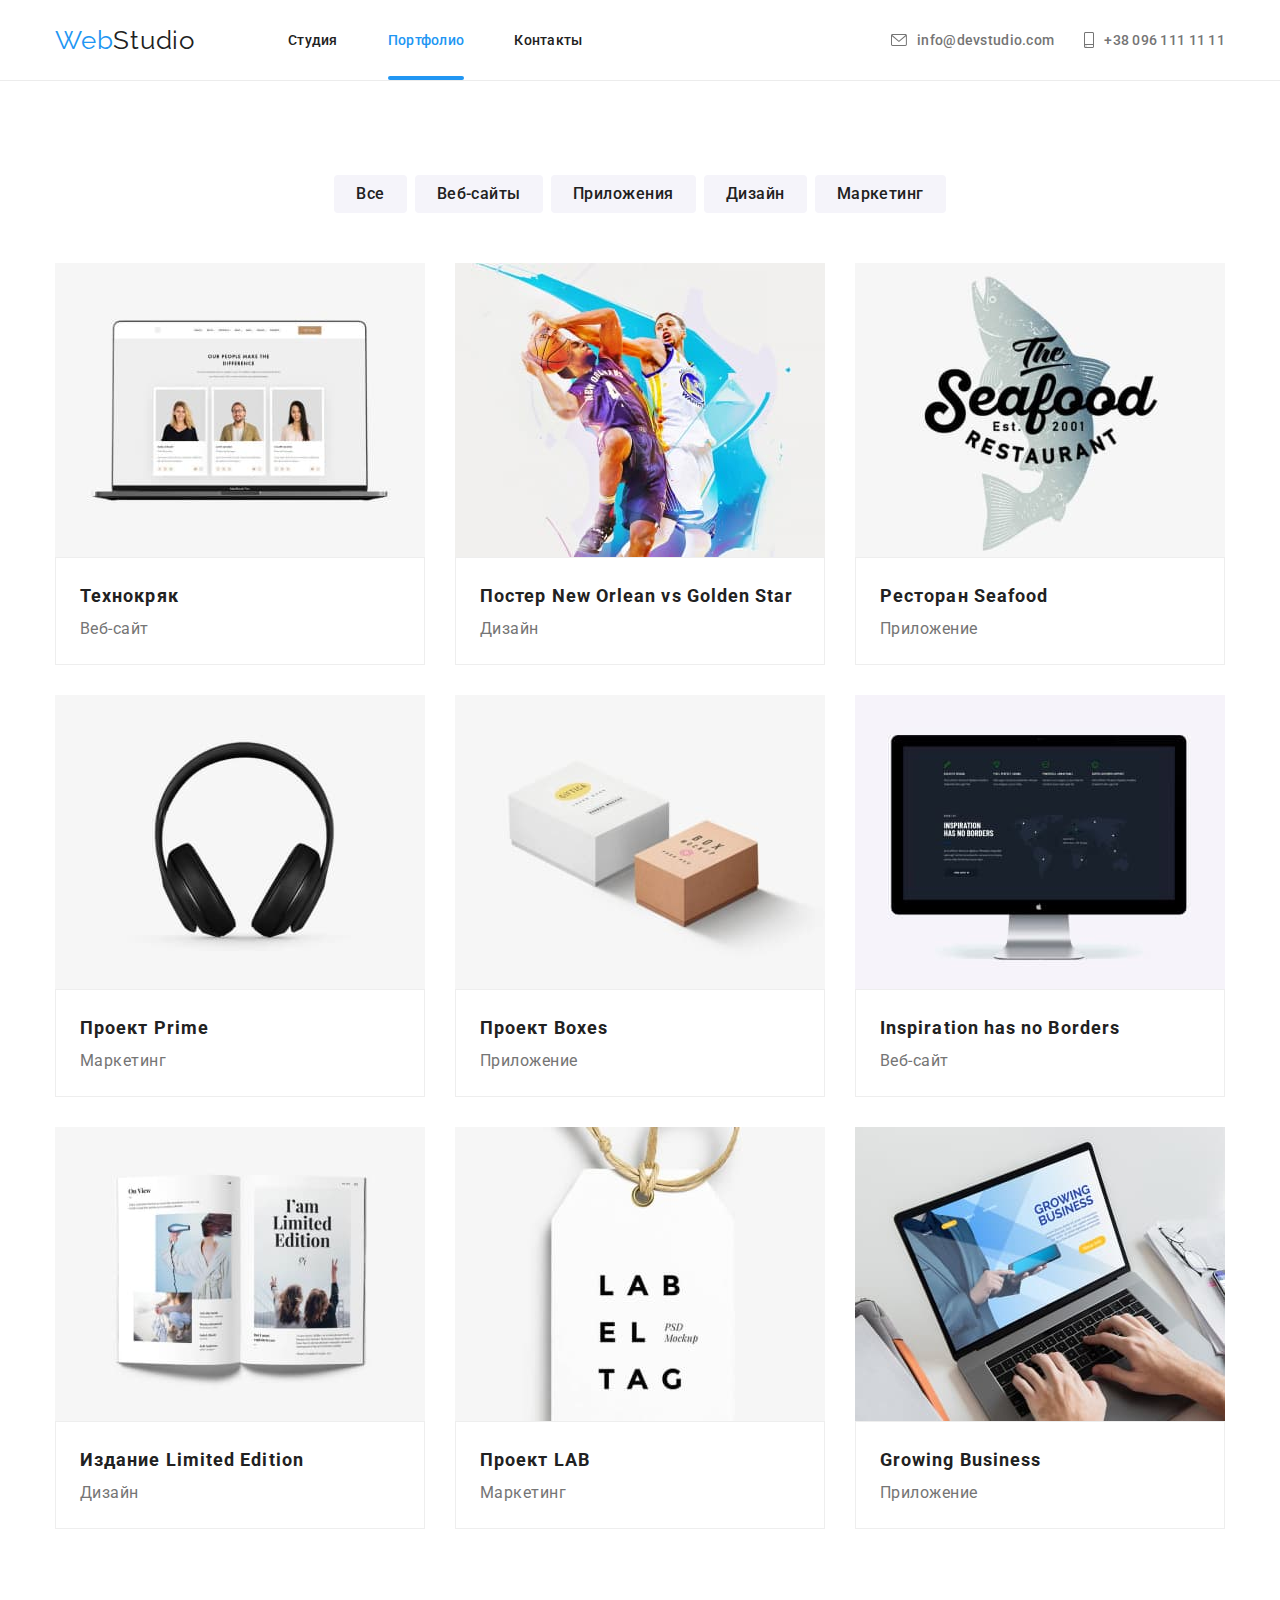
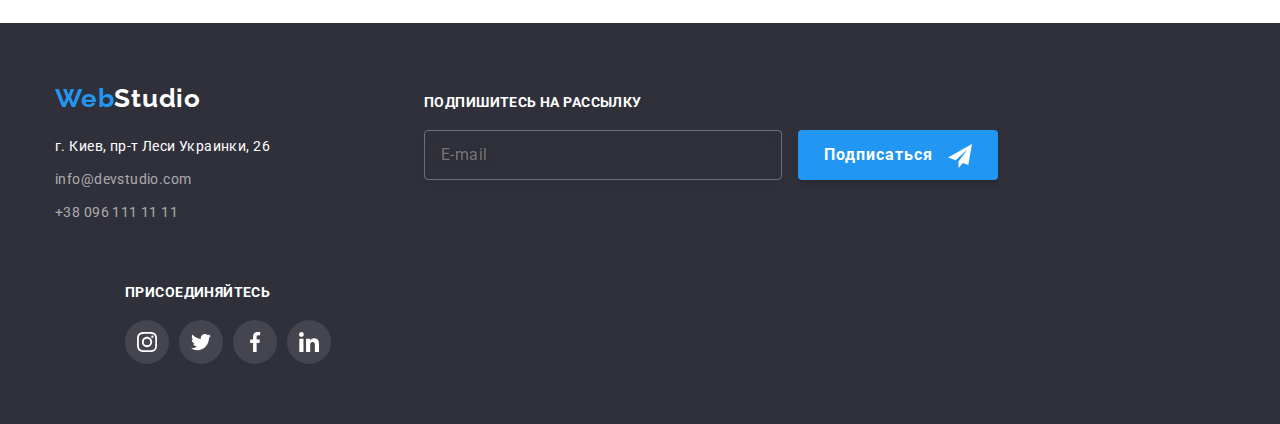
==== commit f441a7de: "промежуточное сохранение  2" ====
--- a/portfolio.html
+++ b/portfolio.html
@@ -26,14 +26,14 @@
                 </ul>
                 <ul class="header-contact">
                     <li class="header-contact__item">
-                        <a href="mailto:info@devstudio.com" class="link header__link header-contact__link">
+                        <a href="mailto:info@devstudio.com" class="link header-contact__link">
                             <svg class="header-contact__icon" width="16" height="12">
                                 <use href="./images/icons.svg#icon-envelope"></use>
                             </svg>
                             info@devstudio.com</a>
                     </li>
                     <li class="header-contact__item">
-                        <a href="tel:+380961111111" class="link header__link header-contact__link">
+                        <a href="tel:+380961111111" class="link header-contact__link">
                             <svg class="header-contact__icon" width="10" height="16">
                                 <use href="./images/icons.svg#icon-smartphone"></use>
                             </svg>
@@ -48,7 +48,7 @@
 
     <main>
         <section class="portfolio section">
-            <div class="container">
+            <div class="container portfolio-container">
                 <ul class="portfolio-nav">
                     <li class="portfolio-nav__item"><button type="button" class="portfolio-nav__button">Все</button></li>
                     <li class="portfolio-nav__item"><button type="button" class="portfolio-nav__button">Веб-сайты</button></li>
@@ -76,7 +76,7 @@
                                                                             ./images/img-mob-8-2x.jpeg 2x
                                                                             " 
                                                                             media="(min-width: 480px)" />
-                                    <img src="./images/img-8.jpg" alt="ноутбук" width="370" height="294">
+                                    <img class="link portfolio-article__img" src="./images/img-8.jpg" alt="ноутбук" width="370" height="294">
                                 </picture>
                                 
                                 <div class="portfolio-overlay">
@@ -110,7 +110,7 @@
                                                                             ./images/img-mob-9-2x.jpeg 2x
                                                                             " 
                                                                             media="(min-width: 480px)" />
-                                    <img src="./images/img-9.jpg" alt="ноутбук" width="370" height="294">
+                                    <img class="link portfolio-article__img" src="./images/img-9.jpg" alt="ноутбук" width="370" height="294">
                                 </picture>
                                 
                                 <div class="portfolio-overlay">
@@ -145,7 +145,7 @@
                                                                             ./images/img-mob-10-2x.jpeg 2x
                                                                             " 
                                                                             media="(min-width: 480px)" />
-                                    <img src="./images/img-10.jpg" alt="ноутбук" width="370" height="294">
+                                    <img class="link portfolio-article__img" src="./images/img-10.jpg" alt="ноутбук" width="370" height="294">
                                 </picture>
                                 
                                 <div class="portfolio-overlay">
@@ -180,7 +180,7 @@
                                                                             ./images/img-mob-11-2x.jpeg 2x
                                                                             " 
                                                                             media="(min-width: 480px)" />
-                                    <img src="./images/img-11.jpg" alt="ноутбук" width="370" height="294">
+                                    <img class="link portfolio-article__img" src="./images/img-11.jpg" alt="ноутбук" width="370" height="294">
                                 </picture>
                                 
                                 <div class="portfolio-overlay">
@@ -215,7 +215,7 @@
                                                                             ./images/img-mob-12-2x.jpeg 2x
                                                                             " 
                                                                             media="(min-width: 480px)" />
-                                    <img src="./images/img-12.jpg" alt="ноутбук" width="370" height="294">
+                                    <img class="link portfolio-article__img" src="./images/img-12.jpg" alt="ноутбук" width="370" height="294">
                                 </picture>
                                 
                                 <div class="portfolio-overlay">
@@ -250,7 +250,7 @@
                                                                             ./images/img-mob-13-2x.jpeg 2x
                                                                             " 
                                                                             media="(min-width: 480px)" />
-                                    <img src="./images/img-13.jpg" alt="ноутбук" width="370" height="294">
+                                    <img class="link portfolio-article__img" src="./images/img-13.jpg" alt="ноутбук" width="370" height="294">
                                 </picture>
                                 
                                 <div class="portfolio-overlay">
@@ -285,7 +285,7 @@
                                                                             ./images/img-mob-14-2x.jpeg 2x
                                                                             " 
                                                                             media="(min-width: 480px)" />
-                                    <img src="./images/img-14.jpg" alt="ноутбук" width="370" height="294">
+                                    <img class="link portfolio-article__img" src="./images/img-14.jpg" alt="ноутбук" width="370" height="294">
                                 </picture>
                                 
                                 <div class="portfolio-overlay">
@@ -320,7 +320,7 @@
                                                                             ./images/img-mob-15-2x.jpeg 2x
                                                                             " 
                                                                             media="(min-width: 480px)" />
-                                    <img src="./images/img-15.jpg" alt="ноутбук" width="370" height="294">
+                                    <img class="link portfolio-article__img" src="./images/img-15.jpg" alt="ноутбук" width="370" height="294">
                                 </picture>
                                 
                                 <div class="portfolio-overlay">
@@ -355,7 +355,7 @@
                                                                             ./images/img-mob-16-2x.jpeg 2x
                                                                             " 
                                                                             media="(min-width: 480px)" />
-                                    <img src="./images/img-16.jpg" alt="ноутбук" width="370" height="294">
+                                    <img class="link portfolio-article__img" src="./images/img-16.jpg" alt="ноутбук" width="370" height="294">
                                 </picture>
                                 
                                 <div class="portfolio-overlay">
@@ -380,53 +380,57 @@
     
     <footer class="footer">
         <div class="footer__inner container">
-            <div class="footer-contact">
-                <a href="./index.html" class="link footer__logo"><span class="footer__logo--part">Web</span>Studio</a>
-                <address>
-                    <ul class="footer-list">
-                        <li class="footer-list__item"><a target="_blank" rel="noopener nofollow noreferrer"
-                                href="https://goo.gl/maps/vHbvLsZFDgiM335Y8" class="link footer-list__map">г. Киев, пр-т
-                                Леси Украинки, 26</a>
+            <div class="footer-online">
+                <div class="footer-contact">
+                    <a href="./index.html" class="link footer__logo"><span class="footer__logo--part">Web</span>Studio</a>
+                    <address>
+                        <ul class="footer-list">
+                            <li class="footer-list__item"><a target="_blank" rel="noopener nofollow noreferrer"
+                                    href="https://goo.gl/maps/vHbvLsZFDgiM335Y8" class="link footer-list__map">г. Киев,
+                                    пр-т Леси
+                                    Украинки, 26</a>
+                            </li>
+                            <li class="footer-list__item"><a href="mailto:info@devstudio.com"
+                                    class="link footer-list__mail">info@devstudio.com</a></li>
+                            <li class="footer-list__item"><a href="tel:+380961111111" class="link footer-list__tel">+38
+                                    096 111 11
+                                    11</a></li>
+                        </ul>
+                    </address>
+                </div>
+                <div class="footer-connect">
+                    <p class="footer__text">Присоединяйтесь</p>
+                    <ul class="footer-social">
+                        <li class="footer-social__icon">
+                            <a href="#" class="link footer-social__link">
+                                <svg class="footer-social__sign">
+                                    <use href="./images/icons.svg#icon-instagram"></use>
+                                </svg>
+                            </a>
                         </li>
-                        <li class="footer-list__item"><a href="mailto:info@devstudio.com"
-                                class="link footer-list__mail">info@devstudio.com</a></li>
-                        <li class="footer-list__item"><a href="tel:+380961111111" class="link footer-list__tel">+38 096 111
-                                11 11</a></li>
+                        <li class="footer-social__icon">
+                            <a href="#" class="link footer-social__link">
+                                <svg class="footer-social__sign">
+                                    <use href="./images/icons.svg#icon-twitter"></use>
+                                </svg>
+                            </a>
+                        </li>
+                        <li class="footer-social__icon">
+                            <a href="#" class="link footer-social__link">
+                                <svg class="footer-social__sign">
+                                    <use href="./images/icons.svg#icon-facebook"></use>
+                                </svg>
+                            </a>
+                        </li>
+                        <li class="footer-social__icon">
+                            <a href="#" class="link footer-social__link">
+                                <svg class="footer-social__sign">
+                                    <use href="./images/icons.svg#icon-linkedin"></use>
+                                </svg>
+                            </a>
+                        </li>
                     </ul>
-                </address>
-            </div>
-            <div class="footer-connect">
-                <p class="footer__text">Присоединяйтесь</p>
-                <ul class="footer-social">
-                    <li class="footer-social__icon">
-                        <a href="#" class="link footer-social__link">
-                            <svg class="footer-social__sign">
-                                <use href="./images/icons.svg#icon-instagram"></use>
-                            </svg>
-                        </a>
-                    </li>
-                    <li class="footer-social__icon">
-                        <a href="#" class="link footer-social__link">
-                            <svg class="footer-social__sign">
-                                <use href="./images/icons.svg#icon-twitter"></use>
-                            </svg>
-                        </a>
-                    </li>
-                    <li class="footer-social__icon">
-                        <a href="#" class="link footer-social__link">
-                            <svg class="footer-social__sign">
-                                <use href="./images/icons.svg#icon-facebook"></use>
-                            </svg>
-                        </a>
-                    </li>
-                    <li class="footer-social__icon">
-                        <a href="#" class="link footer-social__link">
-                            <svg class="footer-social__sign">
-                                <use href="./images/icons.svg#icon-linkedin"></use>
-                            </svg>
-                        </a>
-                    </li>
-                </ul>
+                </div>
             </div>
             <form class="footer-form">
                 <p class="footer__text">Подпишитесь на рассылку</p>
--- a/css/main.min.css
+++ b/css/main.min.css
@@ -1,2 +1,2 @@
-html,body,div,span,applet,object,iframe,h1,h2,h3,h4,h5,h6,p,blockquote,pre,a,abbr,acronym,address,big,cite,code,del,dfn,em,img,ins,kbd,q,s,samp,small,strike,strong,sub,sup,tt,var,b,u,i,center,dl,dt,dd,ol,ul,li,fieldset,form,label,legend,table,caption,tbody,tfoot,thead,tr,th,td,article,aside,canvas,details,embed,figure,figcaption,footer,header,hgroup,menu,nav,output,ruby,section,summary,time,mark,audio,video{margin:0;padding:0;border:0;font-size:100%;font:inherit;vertical-align:baseline}article,aside,details,figcaption,figure,footer,header,hgroup,menu,nav,section{display:block}body{line-height:1}ol,ul{list-style:none}blockquote,q{quotes:none}blockquote:before,blockquote:after,q:before,q:after{content:"";content:none}table{border-collapse:collapse;border-spacing:0}/*! modern-normalize v1.1.0 | MIT License | https://github.com/sindresorhus/modern-normalize */*,::before,::after{box-sizing:border-box}html{line-height:1.15;-webkit-text-size-adjust:100%;-moz-tab-size:4;tab-size:4}body{margin:0;font-family:system-ui,-apple-system,"Segoe UI",Roboto,Helvetica,Arial,sans-serif,"Apple Color Emoji","Segoe UI Emoji"}hr{height:0;color:inherit}abbr[title]{text-decoration:underline dotted}b,strong{font-weight:bolder}code,kbd,samp,pre{font-family:ui-monospace, SFMono-Regular, Consolas, 'Liberation Mono', Menlo, monospace;font-size:1em}small{font-size:80%}sub,sup{font-size:75%;line-height:0;position:relative;vertical-align:baseline}sub{bottom:-0.25em}sup{top:-0.5em}table{text-indent:0;border-color:inherit}button,input,optgroup,select,textarea{font-family:inherit;font-size:100%;line-height:1.15;margin:0}button,select{text-transform:none}button,[type='button'],[type='reset'],[type='submit']{-webkit-appearance:button}::-moz-focus-inner{border-style:none;padding:0}:-moz-focusring{outline:1px dotted ButtonText}:-moz-ui-invalid{box-shadow:none}legend{padding:0}progress{vertical-align:baseline}::-webkit-inner-spin-button,::-webkit-outer-spin-button{height:auto}[type='search']{-webkit-appearance:textfield;outline-offset:-2px}::-webkit-search-decoration{-webkit-appearance:none}::-webkit-file-upload-button{-webkit-appearance:button;font:inherit}summary{display:list-item}body{font-family:"Roboto", sans-serif;color:#212121;background-color:#fff}img{display:block}.link{text-decoration:none;color:#212121;cursor:pointer}.section{padding-top:94px;padding-bottom:94px}@media screen and (min-width: 320px) and (max-width: 480px){.section{padding-top:60px;padding-bottom:60px}}.container{width:1200px;margin-left:auto;margin-right:auto;padding-left:15px;padding-right:15px}@media screen and (min-width: 320px) and (max-width: 480px){.container{width:100%}}.primary-title{font-weight:700;font-size:36px;line-height:calc(42 / 36);text-align:center;letter-spacing:.03em;margin-bottom:50px}@media screen and (min-width: 320px) and (max-width: 480px){.primary-title{font-size:28px;line-height:calc(32 / 28);margin-bottom:30px}}.backdrop{position:fixed;width:100%;height:100%;top:0;left:0;background-color:rgba(0,0,0,0.2);transition-property:opacity;transition-duration:250ms;transition-timing-function:cubic-bezier(0.4, 0, 0.2, 1)}.is-hidden{opacity:0;pointer-events:none;visibility:hidden}.modal{min-width:528px;min-height:581px;background:#ffffff;box-shadow:0px 1px 3px rgba(0,0,0,0.12),0px 1px 1px rgba(0,0,0,0.14),0px 2px 1px rgba(0,0,0,0.2);border-radius:4px;overflow:hidden;position:absolute;top:50%;left:50%;transform:translate(-50%, -50%);transition-property:all;transition-duration:250ms;transition-timing-function:cubic-bezier(0.4, 0, 0.2, 1)}.modal-close__button{width:30px;height:30px;border:1px solid rgba(0,0,0,0.1);border-radius:50%;background-color:transparent;position:absolute;top:8px;right:8px;outline:none;transition-property:fill;transition-duration:250ms;transition-timing-function:cubic-bezier(0.4, 0, 0.2, 1)}.modal-close__button:hover,.modal-close__button:focus{fill:#2196f3}.modal-close__icon{width:11px;height:11px;position:absolute;top:50%;left:50%;transform:translate(-50%, -50%)}.modal-form{padding:40px}.modal-form__text{font-weight:700;font-size:20px;line-height:calc(23 / 20);text-align:center;letter-spacing:.03em}.modal-form__button{display:block;margin:0 auto;width:200px;min-height:50px;background:#188ce8;box-shadow:0px 4px 4px rgba(0,0,0,0.15);border-radius:4px;border:#188ce8;font-weight:700;font-size:16px;line-height:calc(30 / 16);letter-spacing:0.06em;color:#ffffff;margin-top:30px;cursor:pointer}.modal-data__item{display:flex;flex-direction:column;flex-basis:448px;box-sizing:border-box;position:relative}.modal-data__item:not(:last-child){margin-bottom:10px}.modal-data__input{display:block;width:448px;min-height:40px;border:1px solid rgba(33,33,33,0.2);outline:none;border-radius:4px;font-size:14px;line-height:calc(16 / 14);letter-spacing:0.01em;color:rgba(117,117,117,0.5);padding-left:42px;margin-top:4px;transition-property:border-color, fill;transition-duration:250ms;transition-timing-function:cubic-bezier(0.4, 0, 0.2, 1)}.modal-data__input:focus{border-color:#2196f3}.modal-data__input:focus ~ .modal-data__icon{fill:#2196f3}.modal-data{margin:12px 0 20px}.modal-data__label{font-size:12px;line-height:calc(14 / 12);letter-spacing:0.01em;color:#757575}.modal-data__icon{width:18px;height:18px;position:absolute;top:50%;left:12px;fill:#212121}.modal-data__textarea{min-height:120px;resize:none;padding:16px 12px}.modal-checkbox{font-size:14px;line-height:calc(24 / 14);letter-spacing:.03em;color:#757575;display:flex;align-items:center;margin-left:12px}.modal-checkbox__link{color:#2196f3;padding-left:5px}.modal-checkbox__icon{width:16px;height:15px;fill:#ffffff;position:absolute;z-index:1}.modal-checkbox__input{width:16px;height:15px;margin-right:7px;border:2px solid #212121;border-radius:2px;appearance:none;position:relative}.modal-checkbox__input:checked{background-color:#2196f3;border-color:#2196f3}.header__inner{display:flex;align-items:center}.header__logo{font-family:"Raleway", sans-serif;font-size:26px;line-height:calc(31 / 26);letter-spacing:.03em;display:block}.header__logo--part{color:#2196f3}.header-nav{display:flex;flex-wrap:wrap;margin-left:93px}@media screen and (min-width: 320px) and (max-width: 480px){.header-nav{display:none}}.header-nav__item{position:relative}.header-nav__item:not(:last-child){margin-right:50px}.header__link{font-weight:500;font-size:14px;line-height:calc(16 / 14);letter-spacing:0.02em;display:block;padding-top:32px;padding-bottom:32px;color:#212121;transition-property:color;transition-duration:250ms;transition-timing-function:cubic-bezier(0.4, 0, 0.2, 1)}.header__link:hover,.header__link:focus{color:#2196f3}.header-contact{display:flex;margin-left:auto}@media screen and (min-width: 320px) and (max-width: 480px){.header-contact{display:none}}.header-contact__item:last-child{margin-left:30px}.header-contact__icon{margin-right:10px}.header-contact__link{display:flex;justify-content:center;align-items:center;color:#757575;fill:#757575;transition-property:color, fill;transition-duration:250ms;transition-timing-function:cubic-bezier(0.4, 0, 0.2, 1)}.header-contact__link:hover,.header-contact__link:focus{color:#2196f3;fill:#2196f3}.current{color:#2196f3}.current:after{background:#2196f3;content:"";position:absolute;width:100%;height:4px;border-radius:2px;left:0;bottom:0}.portfolio{border-top:1px solid #ececec}.portfolio-nav{display:flex;flex-wrap:wrap;justify-content:center;margin-bottom:50px}.portfolio-nav__item:not(:last-child){margin-right:8px}.portfolio-nav__button{font-family:inherit;font-weight:500;font-size:16px;line-height:calc(26 / 16);text-align:center;letter-spacing:.03em;color:#212121;background-color:#f5f4fa;cursor:pointer;border:transparent;padding:6px 22px;border-radius:4px;transition-property:color, background-color, box-shadow;transition-duration:250ms;transition-timing-function:cubic-bezier(0.4, 0, 0.2, 1)}.portfolio-nav__button:hover,.portfolio-nav__button:focus{color:#ffffff;background-color:#2196f3;box-shadow:0px 3px 1px rgba(0,0,0,0.1),0px 1px 2px rgba(0,0,0,0.08),0px 2px 2px rgba(0,0,0,0.12)}.portfolio-gallery{display:flex;flex-wrap:wrap;margin-right:-30px}.portfolio-gallery__item{flex-basis:calc(100% / 3 - 30px);flex-wrap:wrap;margin-bottom:30px;overflow:hidden;transition-property:box-shadow;transition-duration:250ms;transition-timing-function:cubic-bezier(0.4, 0, 0.2, 1)}.portfolio-gallery__item:not(:last-child){margin-right:30px}.portfolio-gallery__item:nth-last-child(-n+3){margin-bottom:0px}.portfolio-gallery__item:hover,.portfolio-gallery__item:focus{box-shadow:0px 1px 1px rgba(0,0,0,0.12),0px 4px 4px rgba(0,0,0,0.06),1px 4px 6px rgba(0,0,0,0.16)}.portfolio-gallery__item:hover .portfolio-overlay{transform:translateY(0)}.portfolio-article__photo{position:relative;overflow:hidden}.portfolio-article__descr{padding:20px 24px;border:1px solid #eeeeee}.portfolio-article__name{font-weight:700;font-size:18px;line-height:calc(36 / 18);letter-spacing:0.06em}.portfolio-article__type{font-size:16px;line-height:calc(30 / 16);letter-spacing:.03em;color:#757575}.portfolio-overlay{display:flex;justify-content:center;align-items:center;position:absolute;width:100%;height:100%;left:0;bottom:0;background-color:rgba(33,150,243,0.9);transition-property:transform;transition-duration:250ms;transition-timing-function:cubic-bezier(0.4, 0, 0.2, 1);transform:translateY(100%)}.portfolio-overlay__text{display:flex;justify-content:center;align-items:center;flex-basis:322px;font-size:18px;line-height:calc(28 / 18);letter-spacing:.03em;color:#ffffff}.hero{width:100%;min-height:400px;background:#c4c4c4;background-image:linear-gradient(rgba(47,48,58,0.4), rgba(47,48,58,0.4)),url(../images/hero-img-mob.jpeg);background-size:cover;background-repeat:no-repeat;background-position:center;display:flex;justify-content:center;align-items:center;flex-direction:column;flex-grow:1}@media (min-device-pixel-ratio: 2), (min-resolution: 192dpi), (min-resolution: 2dppx){.hero{min-height:400px;background-image:linear-gradient(rgba(47,48,58,0.4), rgba(47,48,58,0.4)),url(../images/hero-img-mob-2x.jpeg)}}@media screen and (min-width: 768px){.hero{min-height:400px;background-image:linear-gradient(rgba(47,48,58,0.4), rgba(47,48,58,0.4)),url(../images/hero-img-tab.jpeg)}}@media screen and (min-width: 768px) and (min-device-pixel-ratio: 2), screen and (min-width: 768px) and (min-resolution: 192dpi), screen and (min-width: 768px) and (min-resolution: 2dppx){.hero{min-height:400px;background-image:linear-gradient(rgba(47,48,58,0.4), rgba(47,48,58,0.4)),url(../images/hero-img-tab-2x.jpeg)}}@media screen and (min-width: 1200px){.hero{min-height:600px;background-image:linear-gradient(rgba(47,48,58,0.4), rgba(47,48,58,0.4)),url(../images/hero-img.jpg)}}@media screen and (min-width: 1200px) and (min-device-pixel-ratio: 2), screen and (min-width: 1200px) and (min-resolution: 192dpi), screen and (min-width: 1200px) and (min-resolution: 2dppx){.hero{min-height:600px;background-image:linear-gradient(rgba(47,48,58,0.4), rgba(47,48,58,0.4)),url(../images/hero-img-2x.jpeg)}}.hero__title{font-weight:900;font-size:44px;line-height:calc(60 / 44);text-align:center;letter-spacing:0.06em;text-transform:uppercase;color:#ffffff;width:696px;margin-left:auto;margin-right:auto;margin-bottom:30px}@media screen and (min-width: 320px) and (max-width: 480px){.hero__title{width:100%;max-width:360px;font-size:26px;line-height:calc(42 / 26)}}.hero__button{font-family:inherit;background:#2196f3;font-weight:700;font-size:16px;line-height:calc(30 / 16);text-align:center;letter-spacing:0.06em;color:#ffffff;cursor:pointer;border:transparent;padding:10px 32px;min-width:200px;box-shadow:0px 4px 4px rgba(0,0,0,0.15);border-radius:4px;transition-property:background-color;transition-duration:250ms;transition-timing-function:cubic-bezier(0.4, 0, 0.2, 1)}.hero__button:hover,.hero__button:focus{background-color:#188ce8}.features{padding-bottom:0}@media screen and (min-width: 320px) and (max-width: 480px){.features{padding-bottom:60px}}.features-list{display:flex;flex-wrap:wrap}.features-list__logo{display:flex;justify-content:center;align-items:center;min-height:120px;background:#f5f4fa;border-radius:4px;margin-bottom:30px}.features-list__icon{width:70px;height:70px}.features-list__title{font-weight:700;font-size:14px;line-height:calc(16 / 14);letter-spacing:.03em;text-transform:uppercase;margin-bottom:10px}.features-list__text{font-size:14px;line-height:calc(24 / 14);letter-spacing:.03em;color:#757575}@media screen and (min-width: 320px) and (max-width: 480px){.features-list{display:block}}.features-list__item{flex-basis:calc(100% / 4 - 30px);margin-right:30px;margin-bottom:30px}.features-list__item:last-child{margin-right:0px}@media screen and (min-width: 320px) and (max-width: 480px){.features-list__item:last-child{margin-right:0;margin-bottom:0}}@media screen and (min-width: 320px) and (max-width: 480px){.features-list__item{margin-right:0}}@media screen and (min-width: 320px) and (max-width: 480px){.product{display:none}}.product-list{display:flex;flex-wrap:wrap;margin-right:-30px}.product-list__photo{position:relative}.product-list__descr{position:absolute;width:100%;left:0;bottom:0;min-height:70px;font-size:14px;font-weight:700;line-height:calc 1.14286;letter-spacing:.03em;text-transform:uppercase;color:#ffffff;background:rgba(47,48,58,0.8);display:flex;justify-content:center;align-items:center}.product-list__item{flex-basis:calc(100% / 3 - 30px);position:relative}.product-list__item:not(:last-child){margin-right:30px}.team{background:#f5f4fa}@media screen and (min-width: 320px) and (max-width: 480px){.team{width:100%}}.team-list{display:flex;flex-wrap:wrap}@media screen and (min-width: 320px) and (max-width: 480px){.team-list{flex-basis:100%}}.team-list__info{padding-top:30px;padding-bottom:30px}@media screen and (min-width: 320px) and (max-width: 480px){.team-list__photo{width:100%;max-width:450px;height:auto;margin:0 auto}}.team-list__name{font-weight:500;font-size:16px;line-height:calc(19 / 16);text-align:center;letter-spacing:.03em}.team-list__position{font-size:16px;line-height:calc(19 / 16);text-align:center;letter-spacing:.03em;color:#757575;margin-top:10px}.team-list__item{background:#ffffff;flex-basis:calc(100% / 4 - 30px);box-shadow:0px 1px 3px rgba(0,0,0,0.12),0px 1px 1px rgba(0,0,0,0.14),0px 2px 1px rgba(0,0,0,0.2);border-radius:0px 0px 4px 4px}@media screen and (min-width: 320px) and (max-width: 480px){.team-list__item{flex-basis:100%}}.team-list__item:not(:last-child){margin-right:30px}@media screen and (min-width: 320px) and (max-width: 480px){.team-list__item:not(:last-child){margin-right:0}}.team-social{display:flex;justify-content:center;align-items:center;margin-top:16px}.team-social__sign{width:20px;height:20px}.team-social__icon{display:flex;justify-content:center;align-items:center}.team-social__icon:not(:last-child){margin-right:10px}.team-social__link{width:44px;height:44px;border-radius:50%;display:flex;justify-content:center;align-items:center;fill:#afb1b8;transition-property:background-color, border-radius, fill;transition-duration:250ms;transition-timing-function:cubic-bezier(0.4, 0, 0.2, 1)}.team-social__link:hover,.team-social__link:focus{background-color:#2196f3;fill:#ffffff}@media screen and (min-width: 320px) and (max-width: 480px){.clients-container{width:100%;padding:0}}.clients-list{display:flex;justify-content:center;align-items:center}.clients-list__icon{width:106px;height:60px}@media screen and (min-width: 320px) and (max-width: 480px){.clients-list{flex-wrap:wrap;flex-basis:100%;margin-top:-15px;margin-bottom:-15px}}.clients-list__item{display:flex;justify-content:center;align-items:center;flex-wrap:wrap;margin-right:30px}.clients-list__item:last-child{margin-right:15px}@media screen and (min-width: 320px) and (max-width: 480px){.clients-list__item{width:calc(100% / 2 - 30px);margin:15px}}.clients-list__link{width:170px;height:92px;border:1px solid #afb1b8;border-radius:4px;display:flex;justify-content:center;align-items:center;fill:#afb1b8;transition-property:border, fill;transition-duration:250ms;transition-timing-function:cubic-bezier(0.4, 0, 0.2, 1)}.clients-list__link:hover,.clients-list__link:focus{border:1px solid #2196f3;fill:#2196f3}@media screen and (min-width: 320px) and (max-width: 480px){.clients-list__link{width:100%}}.footer{background-color:#2f303a;padding-top:60px;padding-bottom:60px}.footer__inner{display:flex;justify-content:start;align-items:baseline}@media screen and (min-width: 320px) and (max-width: 480px){.footer__inner{display:block;text-align:center}}.footer__text{font-weight:700;font-size:14px;line-height:calc(16 / 14);letter-spacing:.03em;text-transform:uppercase;color:#ffffff;margin-bottom:20px}.footer__logo{font-family:"Raleway", sans-serif;font-weight:700;font-size:26px;line-height:calc(31 / 26);letter-spacing:.03em;color:#ffffff}@media screen and (min-width: 320px) and (max-width: 480px){.footer__logo{font-size:24px;line-height:calc(28 / 24)}}.footer__logo--part{color:#2196f3}.footer-contact{margin-bottom:60px}.footer-list{font-style:normal;margin-top:20px}.footer-list__item:not(:first-child){margin-top:9px}.footer-list__map{font-size:14px;line-height:calc(24 / 14);letter-spacing:.03em;color:#ffffff}.footer-list__mail,.footer-list__tel{font-size:14px;line-height:calc(24 / 14);letter-spacing:.03em;color:rgba(255,255,255,0.6)}.footer-connect{margin-left:70px}@media screen and (min-width: 320px) and (max-width: 480px){.footer-connect{margin-left:0px;margin-bottom:60px}}.footer-social{display:flex;justify-content:start;align-items:center}.footer-social__sign{width:20px;height:20px;fill:#ffffff}.footer-social__icon{display:flex;justify-content:center;align-items:center}@media screen and (min-width: 320px) and (max-width: 480px){.footer-social__icon{display:inline-block}}.footer-social__icon:not(:last-child){margin-right:10px}@media screen and (min-width: 320px) and (max-width: 480px){.footer-social{display:block}}.footer-social__link{width:44px;height:44px;background-color:rgba(255,255,255,0.1);border-radius:50%;display:flex;justify-content:center;align-items:center;transition-property:background-color;transition-duration:250ms;transition-timing-function:cubic-bezier(0.4, 0, 0.2, 1)}.footer-social__link:hover,.footer-social__link:focus{background-color:#2196f3}.footer-form{margin-left:93px;position:relative}.footer-form__input{width:358px;min-height:50px;background:transparent;border:1px solid rgba(255,255,255,0.3);filter:drop-shadow(0px 4px 4px rgba(0,0,0,0.15));border-radius:4px;margin-right:12px;font-size:16px;line-height:calc(20 / 16);letter-spacing:.03em;color:rgba(255,255,255,0.6);padding-left:16px;outline:none}@media screen and (min-width: 320px) and (max-width: 480px){.footer-form__input{width:100%;margin-right:0px;margin-bottom:20px}}.footer-form__button{width:200px;min-height:50px;font-weight:700;font-size:16px;line-height:calc(30 / 16);letter-spacing:0.06em;color:#ffffff;background:#2196f3;box-shadow:0px 4px 4px rgba(0,0,0,0.15);border:#2196f3;border-radius:4px}.footer-form__send{width:24px;height:24px;fill:#ffffff;vertical-align:middle;margin-left:10px}@media screen and (min-width: 320px) and (max-width: 480px){.footer-form{margin-left:0px;margin-bottom:60px}}
+html,body,div,span,applet,object,iframe,h1,h2,h3,h4,h5,h6,p,blockquote,pre,a,abbr,acronym,address,big,cite,code,del,dfn,em,img,ins,kbd,q,s,samp,small,strike,strong,sub,sup,tt,var,b,u,i,center,dl,dt,dd,ol,ul,li,fieldset,form,label,legend,table,caption,tbody,tfoot,thead,tr,th,td,article,aside,canvas,details,embed,figure,figcaption,footer,header,hgroup,menu,nav,output,ruby,section,summary,time,mark,audio,video{margin:0;padding:0;border:0;font-size:100%;font:inherit;vertical-align:baseline}article,aside,details,figcaption,figure,footer,header,hgroup,menu,nav,section{display:block}body{line-height:1}ol,ul{list-style:none}blockquote,q{quotes:none}blockquote:before,blockquote:after,q:before,q:after{content:"";content:none}table{border-collapse:collapse;border-spacing:0}/*! modern-normalize v1.1.0 | MIT License | https://github.com/sindresorhus/modern-normalize */*,::before,::after{box-sizing:border-box}html{line-height:1.15;-webkit-text-size-adjust:100%;-moz-tab-size:4;tab-size:4}body{margin:0;font-family:system-ui,-apple-system,"Segoe UI",Roboto,Helvetica,Arial,sans-serif,"Apple Color Emoji","Segoe UI Emoji"}hr{height:0;color:inherit}abbr[title]{text-decoration:underline dotted}b,strong{font-weight:bolder}code,kbd,samp,pre{font-family:ui-monospace, SFMono-Regular, Consolas, 'Liberation Mono', Menlo, monospace;font-size:1em}small{font-size:80%}sub,sup{font-size:75%;line-height:0;position:relative;vertical-align:baseline}sub{bottom:-0.25em}sup{top:-0.5em}table{text-indent:0;border-color:inherit}button,input,optgroup,select,textarea{font-family:inherit;font-size:100%;line-height:1.15;margin:0}button,select{text-transform:none}button,[type='button'],[type='reset'],[type='submit']{-webkit-appearance:button}::-moz-focus-inner{border-style:none;padding:0}:-moz-focusring{outline:1px dotted ButtonText}:-moz-ui-invalid{box-shadow:none}legend{padding:0}progress{vertical-align:baseline}::-webkit-inner-spin-button,::-webkit-outer-spin-button{height:auto}[type='search']{-webkit-appearance:textfield;outline-offset:-2px}::-webkit-search-decoration{-webkit-appearance:none}::-webkit-file-upload-button{-webkit-appearance:button;font:inherit}summary{display:list-item}body{font-family:"Roboto", sans-serif;color:#212121;background-color:#fff}img{display:block}.link{text-decoration:none;color:#212121;cursor:pointer}.section{padding-top:94px;padding-bottom:94px}@media screen and (min-width: 320px) and (max-width: 480px){.section{padding-top:60px;padding-bottom:60px}}@media screen and (min-width: 768px) and (max-width: 1200px){.section{padding-top:60px;padding-bottom:60px}}.container{width:1200px;margin-left:auto;margin-right:auto;padding-left:15px;padding-right:15px}@media screen and (min-width: 320px) and (max-width: 480px){.container{width:100%}}@media screen and (min-width: 768px) and (max-width: 1200px){.container{width:100%}}.primary-title{font-weight:700;font-size:36px;line-height:calc(42 / 36);text-align:center;letter-spacing:.03em;margin-bottom:50px}@media screen and (min-width: 320px) and (max-width: 480px){.primary-title{font-size:28px;line-height:calc(32 / 28);margin-bottom:30px}}.backdrop{position:fixed;width:100%;height:100%;top:0;left:0;background-color:rgba(0,0,0,0.2);transition-property:opacity;transition-duration:250ms;transition-timing-function:cubic-bezier(0.4, 0, 0.2, 1)}.is-hidden{opacity:0;pointer-events:none;visibility:hidden}.modal{min-width:528px;min-height:581px;background:#ffffff;box-shadow:0px 1px 3px rgba(0,0,0,0.12),0px 1px 1px rgba(0,0,0,0.14),0px 2px 1px rgba(0,0,0,0.2);border-radius:4px;overflow:hidden;position:absolute;top:50%;left:50%;transform:translate(-50%, -50%);transition-property:all;transition-duration:250ms;transition-timing-function:cubic-bezier(0.4, 0, 0.2, 1)}.modal-close__button{width:30px;height:30px;border:1px solid rgba(0,0,0,0.1);border-radius:50%;background-color:transparent;position:absolute;top:8px;right:8px;outline:none;transition-property:fill;transition-duration:250ms;transition-timing-function:cubic-bezier(0.4, 0, 0.2, 1)}.modal-close__button:hover,.modal-close__button:focus{fill:#2196f3}.modal-close__icon{width:11px;height:11px;position:absolute;top:50%;left:50%;transform:translate(-50%, -50%)}.modal-form{padding:40px}.modal-form__text{font-weight:700;font-size:20px;line-height:calc(23 / 20);text-align:center;letter-spacing:.03em}.modal-form__button{display:block;margin:0 auto;width:200px;min-height:50px;background:#188ce8;box-shadow:0px 4px 4px rgba(0,0,0,0.15);border-radius:4px;border:#188ce8;font-weight:700;font-size:16px;line-height:calc(30 / 16);letter-spacing:0.06em;color:#ffffff;margin-top:30px;cursor:pointer}.modal-data__item{display:flex;flex-direction:column;flex-basis:448px;box-sizing:border-box;position:relative}.modal-data__item:not(:last-child){margin-bottom:10px}.modal-data__input{display:block;width:448px;min-height:40px;border:1px solid rgba(33,33,33,0.2);outline:none;border-radius:4px;font-size:14px;line-height:calc(16 / 14);letter-spacing:0.01em;color:rgba(117,117,117,0.5);padding-left:42px;margin-top:4px;transition-property:border-color, fill;transition-duration:250ms;transition-timing-function:cubic-bezier(0.4, 0, 0.2, 1)}.modal-data__input:focus{border-color:#2196f3}.modal-data__input:focus ~ .modal-data__icon{fill:#2196f3}.modal-data{margin:12px 0 20px}.modal-data__label{font-size:12px;line-height:calc(14 / 12);letter-spacing:0.01em;color:#757575}.modal-data__icon{width:18px;height:18px;position:absolute;top:50%;left:12px;fill:#212121}.modal-data__textarea{min-height:120px;resize:none;padding:16px 12px}.modal-checkbox{font-size:14px;line-height:calc(24 / 14);letter-spacing:.03em;color:#757575;display:flex;align-items:center;margin-left:12px}.modal-checkbox__link{color:#2196f3;padding-left:5px}.modal-checkbox__icon{width:16px;height:15px;fill:#ffffff;position:absolute;z-index:1}.modal-checkbox__input{width:16px;height:15px;margin-right:7px;border:2px solid #212121;border-radius:2px;appearance:none;position:relative}.modal-checkbox__input:checked{background-color:#2196f3;border-color:#2196f3}.header__inner{display:flex;align-items:center}.header__logo{font-family:"Raleway", sans-serif;font-size:26px;line-height:calc(31 / 26);letter-spacing:.03em;display:block}.header__logo--part{color:#2196f3}.header-nav{display:flex;flex-wrap:wrap;margin-left:93px}.header-nav__item{position:relative}.header-nav__item:not(:last-child){margin-right:50px}@media screen and (min-width: 320px) and (max-width: 480px){.header-nav{display:none}}@media screen and (min-width: 768px) and (max-width: 1200px){.header-nav{margin-left:88px}}.header__link{font-weight:500;font-size:14px;line-height:calc(16 / 14);letter-spacing:0.02em;display:block;padding-top:32px;padding-bottom:32px;color:#212121;transition-property:color;transition-duration:250ms;transition-timing-function:cubic-bezier(0.4, 0, 0.2, 1)}.header__link:hover,.header__link:focus{color:#2196f3}.header-contact{display:flex;margin-left:auto}.header-contact__icon{margin-right:10px}@media screen and (min-width: 320px) and (max-width: 480px){.header-contact{display:none}}@media screen and (min-width: 768px) and (max-width: 1200px){.header-contact{display:flex;flex-direction:column;align-items:start}}.header-contact__item:last-child{margin-left:30px}@media screen and (min-width: 768px) and (max-width: 1200px){.header-contact__item:last-child{margin-left:0;margin-top:10px}}.header-contact__link{display:flex;justify-content:center;align-items:center;font-weight:500;font-size:14px;line-height:calc(16 / 14);letter-spacing:0.02em;padding-top:32px;padding-bottom:32px;color:#757575;fill:#757575;transition-property:color, fill;transition-duration:250ms;transition-timing-function:cubic-bezier(0.4, 0, 0.2, 1)}.header-contact__link:hover,.header-contact__link:focus{color:#2196f3;fill:#2196f3}@media screen and (min-width: 768px) and (max-width: 1200px){.header-contact__link{padding:0}}.current{color:#2196f3}.current:after{background:#2196f3;content:"";position:absolute;width:100%;height:4px;border-radius:2px;left:0;bottom:0}.portfolio{border-top:1px solid #ececec}@media screen and (min-width: 320px) and (max-width: 480px){.portfolio{width:100%}}@media screen and (min-width: 768px) and (max-width: 1200px){.portfolio{width:100%}}.portfolio-nav{display:flex;flex-wrap:wrap;justify-content:center;margin-bottom:50px}.portfolio-nav__item:not(:last-child){margin-right:8px}@media screen and (min-width: 320px) and (max-width: 480px){.portfolio-nav{justify-content:start;margin-bottom:40px}}.portfolio-nav__button{font-family:inherit;font-weight:500;font-size:16px;line-height:calc(26 / 16);text-align:center;letter-spacing:.03em;color:#212121;background-color:#f5f4fa;cursor:pointer;border:transparent;padding:6px 22px;border-radius:4px;transition-property:color, background-color, box-shadow;transition-duration:250ms;transition-timing-function:cubic-bezier(0.4, 0, 0.2, 1)}.portfolio-nav__button:hover,.portfolio-nav__button:focus{color:#ffffff;background-color:#2196f3;box-shadow:0px 3px 1px rgba(0,0,0,0.1),0px 1px 2px rgba(0,0,0,0.08),0px 2px 2px rgba(0,0,0,0.12)}@media screen and (min-width: 320px) and (max-width: 480px){.portfolio-nav__button{margin-bottom:15px}}.portfolio-gallery{display:flex;flex-wrap:wrap;margin-right:-30px}@media screen and (min-width: 320px) and (max-width: 480px){.portfolio-gallery{margin-right:0}}.portfolio-gallery__item{width:calc(100% / 3 - 30px);margin-right:30px;margin-bottom:30px;overflow:hidden;transition-property:box-shadow;transition-duration:250ms;transition-timing-function:cubic-bezier(0.4, 0, 0.2, 1)}.portfolio-gallery__item:nth-last-child(-n+3){margin-bottom:0px}@media screen and (min-width: 320px) and (max-width: 480px){.portfolio-gallery__item:nth-last-child(-n+3){margin-bottom:30px}}@media screen and (min-width: 768px) and (max-width: 1200px){.portfolio-gallery__item:nth-last-child(-n+3){margin-bottom:30px}}.portfolio-gallery__item:last-child{margin-bottom:0px}.portfolio-gallery__item:hover,.portfolio-gallery__item:focus{box-shadow:0px 1px 1px rgba(0,0,0,0.12),0px 4px 4px rgba(0,0,0,0.06),1px 4px 6px rgba(0,0,0,0.16)}.portfolio-gallery__item:hover .portfolio-overlay{transform:translateY(0)}@media screen and (min-width: 320px) and (max-width: 480px){.portfolio-gallery__item{width:100%;margin-right:-30px}}@media screen and (min-width: 768px) and (max-width: 1200px){.portfolio-gallery__item{width:calc(100% / 2 - 30px)}}.portfolio-article__photo{position:relative;overflow:hidden}@media screen and (min-width: 320px) and (max-width: 480px){.portfolio-article__img{width:100%;height:auto}}@media screen and (min-width: 768px) and (max-width: 1200px){.portfolio-article__img{width:100%;height:auto}}.portfolio-article__descr{padding:20px 24px;border:1px solid #eeeeee}@media screen and (min-width: 768px) and (max-width: 1200px){.portfolio-article__descr{min-height:146px}}.portfolio-article__name{font-weight:700;font-size:18px;line-height:calc(36 / 18);letter-spacing:0.06em}.portfolio-article__type{font-size:16px;line-height:calc(30 / 16);letter-spacing:.03em;color:#757575}.portfolio-overlay{display:flex;justify-content:center;align-items:center;position:absolute;width:100%;height:100%;left:0;bottom:0;background-color:rgba(33,150,243,0.9);transition-property:transform;transition-duration:250ms;transition-timing-function:cubic-bezier(0.4, 0, 0.2, 1);transform:translateY(100%)}.portfolio-overlay__text{display:flex;justify-content:center;align-items:center;flex-basis:322px;font-size:18px;line-height:calc(28 / 18);letter-spacing:.03em;color:#ffffff}@media screen and (min-width: 320px) and (max-width: 480px){.portfolio-overlay__text{flex-basis:402px}}@media screen and (min-width: 768px) and (max-width: 1200px){.portfolio-overlay__text{flex-basis:306px}}.hero{width:100%;min-height:400px;background:#c4c4c4;background-image:linear-gradient(rgba(47,48,58,0.4), rgba(47,48,58,0.4)),url(../images/hero-img-mob.jpeg);background-size:cover;background-repeat:no-repeat;background-position:center;display:flex;justify-content:center;align-items:center;flex-direction:column;flex-grow:1}@media (min-device-pixel-ratio: 2), (min-resolution: 192dpi), (min-resolution: 2dppx){.hero{min-height:400px;background-image:linear-gradient(rgba(47,48,58,0.4), rgba(47,48,58,0.4)),url(../images/hero-img-mob-2x.jpeg)}}@media screen and (min-width: 768px){.hero{min-height:400px;background-image:linear-gradient(rgba(47,48,58,0.4), rgba(47,48,58,0.4)),url(../images/hero-img-tab.jpeg)}}@media screen and (min-width: 768px) and (min-device-pixel-ratio: 2), screen and (min-width: 768px) and (min-resolution: 192dpi), screen and (min-width: 768px) and (min-resolution: 2dppx){.hero{min-height:400px;background-image:linear-gradient(rgba(47,48,58,0.4), rgba(47,48,58,0.4)),url(../images/hero-img-tab-2x.jpeg)}}@media screen and (min-width: 1200px){.hero{min-height:600px;background-image:linear-gradient(rgba(47,48,58,0.4), rgba(47,48,58,0.4)),url(../images/hero-img.jpg)}}@media screen and (min-width: 1200px) and (min-device-pixel-ratio: 2), screen and (min-width: 1200px) and (min-resolution: 192dpi), screen and (min-width: 1200px) and (min-resolution: 2dppx){.hero{min-height:600px;background-image:linear-gradient(rgba(47,48,58,0.4), rgba(47,48,58,0.4)),url(../images/hero-img-2x.jpeg)}}.hero__title{font-weight:900;font-size:44px;line-height:calc(60 / 44);text-align:center;letter-spacing:0.06em;text-transform:uppercase;color:#ffffff;width:696px;margin-left:auto;margin-right:auto;margin-bottom:30px}@media screen and (min-width: 320px) and (max-width: 480px){.hero__title{width:100%;max-width:360px;font-size:26px;line-height:calc(42 / 26)}}.hero__button{font-family:inherit;background:#2196f3;font-weight:700;font-size:16px;line-height:calc(30 / 16);text-align:center;letter-spacing:0.06em;color:#ffffff;cursor:pointer;border:transparent;padding:10px 32px;min-width:200px;box-shadow:0px 4px 4px rgba(0,0,0,0.15);border-radius:4px;transition-property:background-color;transition-duration:250ms;transition-timing-function:cubic-bezier(0.4, 0, 0.2, 1)}.hero__button:hover,.hero__button:focus{background-color:#188ce8}.features{padding-bottom:0}@media screen and (min-width: 320px) and (max-width: 480px){.features{padding-bottom:60px}}.features-list{display:flex;flex-wrap:wrap;margin-right:-30px}.features-list__logo{display:flex;justify-content:center;align-items:center;min-height:120px;background:#f5f4fa;border-radius:4px;margin-bottom:30px}.features-list__icon{width:70px;height:70px}.features-list__title{font-weight:700;font-size:14px;line-height:calc(16 / 14);letter-spacing:.03em;text-transform:uppercase;margin-bottom:10px}.features-list__text{font-size:14px;line-height:calc(24 / 14);letter-spacing:.03em;color:#757575}@media screen and (min-width: 320px) and (max-width: 480px){.features-list{display:block}}.features-list__item{flex-basis:calc(100% / 4 - 30px);margin-right:30px;margin-bottom:30px}.features-list__item:last-child{margin-right:0px}@media screen and (min-width: 320px) and (max-width: 480px){.features-list__item:last-child{margin-right:0;margin-bottom:0}}@media screen and (min-width: 768px) and (max-width: 1200px){.features-list__item:last-child{margin-right:0;margin-bottom:0}}@media screen and (min-width: 320px) and (max-width: 480px){.features-list__item{margin-right:0}}@media screen and (min-width: 768px) and (max-width: 1200px){.features-list__item{flex-basis:calc(100% / 2 - 30px);margin-right:30px}}@media screen and (min-width: 320px) and (max-width: 480px){.product{display:none}}@media screen and (min-width: 768px) and (max-width: 1200px){.product{display:none}}.product-list{display:flex;flex-wrap:wrap;margin-right:-30px}.product-list__photo{position:relative}.product-list__descr{position:absolute;width:100%;left:0;bottom:0;min-height:70px;font-size:14px;font-weight:700;line-height:calc 1.14286;letter-spacing:.03em;text-transform:uppercase;color:#ffffff;background:rgba(47,48,58,0.8);display:flex;justify-content:center;align-items:center}.product-list__item{flex-basis:calc(100% / 3 - 30px);position:relative}.product-list__item:not(:last-child){margin-right:30px}.team{background:#f5f4fa}@media screen and (min-width: 320px) and (max-width: 480px){.team{width:100%}}.team-list{display:flex;flex-wrap:wrap}@media screen and (min-width: 320px) and (max-width: 480px){.team-list{flex-basis:100%}}.team-list__info{padding-top:30px;padding-bottom:30px}@media screen and (min-width: 320px) and (max-width: 480px){.team-list__photo{width:100%;max-width:450px;height:auto;margin:0 auto}}.team-list__name{font-weight:500;font-size:16px;line-height:calc(19 / 16);text-align:center;letter-spacing:.03em}.team-list__position{font-size:16px;line-height:calc(19 / 16);text-align:center;letter-spacing:.03em;color:#757575;margin-top:10px}.team-list__item{background:#ffffff;flex-basis:calc(100% / 4 - 30px);box-shadow:0px 1px 3px rgba(0,0,0,0.12),0px 1px 1px rgba(0,0,0,0.14),0px 2px 1px rgba(0,0,0,0.2);border-radius:0px 0px 4px 4px}@media screen and (min-width: 320px) and (max-width: 480px){.team-list__item{flex-basis:100%}}.team-list__item:not(:last-child){margin-right:30px}@media screen and (min-width: 320px) and (max-width: 480px){.team-list__item:not(:last-child){margin-right:0}}.team-social{display:flex;justify-content:center;align-items:center;margin-top:16px}.team-social__sign{width:20px;height:20px}.team-social__icon{display:flex;justify-content:center;align-items:center}.team-social__icon:not(:last-child){margin-right:10px}.team-social__link{width:44px;height:44px;border-radius:50%;display:flex;justify-content:center;align-items:center;fill:#afb1b8;transition-property:background-color, border-radius, fill;transition-duration:250ms;transition-timing-function:cubic-bezier(0.4, 0, 0.2, 1)}.team-social__link:hover,.team-social__link:focus{background-color:#2196f3;fill:#ffffff}@media screen and (min-width: 320px) and (max-width: 480px){.clients-container{width:100%;padding:0}}.clients-list{display:flex;justify-content:center;align-items:center}.clients-list__icon{width:106px;height:60px}@media screen and (min-width: 320px) and (max-width: 480px){.clients-list{flex-wrap:wrap;flex-basis:100%;margin-top:-15px;margin-bottom:-15px}}.clients-list__item{display:flex;justify-content:center;align-items:center;flex-wrap:wrap;margin-right:30px}.clients-list__item:last-child{margin-right:15px}@media screen and (min-width: 320px) and (max-width: 480px){.clients-list__item{width:calc(100% / 2 - 30px);margin:15px}}.clients-list__link{width:170px;height:92px;border:1px solid #afb1b8;border-radius:4px;display:flex;justify-content:center;align-items:center;fill:#afb1b8;transition-property:border, fill;transition-duration:250ms;transition-timing-function:cubic-bezier(0.4, 0, 0.2, 1)}.clients-list__link:hover,.clients-list__link:focus{border:1px solid #2196f3;fill:#2196f3}@media screen and (min-width: 320px) and (max-width: 480px){.clients-list__link{width:100%}}.footer{background-color:#2f303a;padding-top:60px;padding-bottom:60px}.footer__inner{display:flex;justify-content:start;align-items:baseline}@media screen and (min-width: 320px) and (max-width: 480px){.footer__inner{display:block;text-align:center}}@media screen and (min-width: 768px) and (max-width: 1200px){.footer__inner{display:block}}.footer__text{font-weight:700;font-size:14px;line-height:calc(16 / 14);letter-spacing:.03em;text-transform:uppercase;color:#ffffff;margin-bottom:20px}@media screen and (min-width: 768px) and (max-width: 1200px){.footer{text-align:center}}@media screen and (min-width: 768px) and (max-width: 1200px){.footer-online{display:flex;justify-content:center;align-items:baseline}}.footer__logo{font-family:"Raleway", sans-serif;font-weight:700;font-size:26px;line-height:calc(31 / 26);letter-spacing:.03em;color:#ffffff}@media screen and (min-width: 320px) and (max-width: 480px){.footer__logo{font-size:24px;line-height:calc(28 / 24)}}.footer__logo--part{color:#2196f3}@media screen and (min-width: 768px) and (max-width: 1200px){.footer__logo{display:block;text-align:center}}.footer-contact{margin-bottom:60px}@media screen and (min-width: 768px) and (max-width: 1200px){.footer-contact{text-align:center;margin-bottom:60px;margin-right:165px}}.footer-list{font-style:normal;margin-top:20px}.footer-list__item:not(:first-child){margin-top:9px}.footer-list__map{font-size:14px;line-height:calc(24 / 14);letter-spacing:.03em;color:#ffffff}.footer-list__mail,.footer-list__tel{font-size:14px;line-height:calc(24 / 14);letter-spacing:.03em;color:rgba(255,255,255,0.6)}.footer-connect{margin-left:70px}@media screen and (min-width: 320px) and (max-width: 480px){.footer-connect{margin-left:0px;margin-bottom:60px}}@media screen and (min-width: 768px) and (max-width: 1200px){.footer-connect{margin-left:0px}}.footer-social{display:flex;justify-content:start;align-items:center}.footer-social__sign{width:20px;height:20px;fill:#ffffff}.footer-social__icon{display:flex;justify-content:center;align-items:center}@media screen and (min-width: 320px) and (max-width: 480px){.footer-social__icon{display:inline-block}}.footer-social__icon:not(:last-child){margin-right:10px}@media screen and (min-width: 320px) and (max-width: 480px){.footer-social{display:block}}.footer-social__link{width:44px;height:44px;background-color:rgba(255,255,255,0.1);border-radius:50%;display:flex;justify-content:center;align-items:center;transition-property:background-color;transition-duration:250ms;transition-timing-function:cubic-bezier(0.4, 0, 0.2, 1)}.footer-social__link:hover,.footer-social__link:focus{background-color:#2196f3}.footer-form{margin-left:93px;position:relative}.footer-form__input{width:358px;min-height:50px;background:transparent;border:1px solid rgba(255,255,255,0.3);filter:drop-shadow(0px 4px 4px rgba(0,0,0,0.15));border-radius:4px;margin-right:12px;font-size:16px;line-height:calc(20 / 16);letter-spacing:.03em;color:rgba(255,255,255,0.6);padding-left:16px;outline:none}@media screen and (min-width: 320px) and (max-width: 480px){.footer-form__input{width:100%;margin-right:0px;margin-bottom:20px}}@media screen and (min-width: 768px) and (max-width: 1200px){.footer-form__input{display:block;max-width:450px;margin:0 auto 20px}}.footer-form__button{width:200px;min-height:50px;font-weight:700;font-size:16px;line-height:calc(30 / 16);letter-spacing:0.06em;color:#ffffff;background:#2196f3;box-shadow:0px 4px 4px rgba(0,0,0,0.15);border:#2196f3;border-radius:4px}.footer-form__send{width:24px;height:24px;fill:#ffffff;vertical-align:middle;margin-left:10px}@media screen and (min-width: 320px) and (max-width: 480px){.footer-form{margin-left:0px;margin-bottom:60px}}@media screen and (min-width: 768px) and (max-width: 1200px){.footer-form{margin-left:0}}
 /*# sourceMappingURL=main.min.css.map */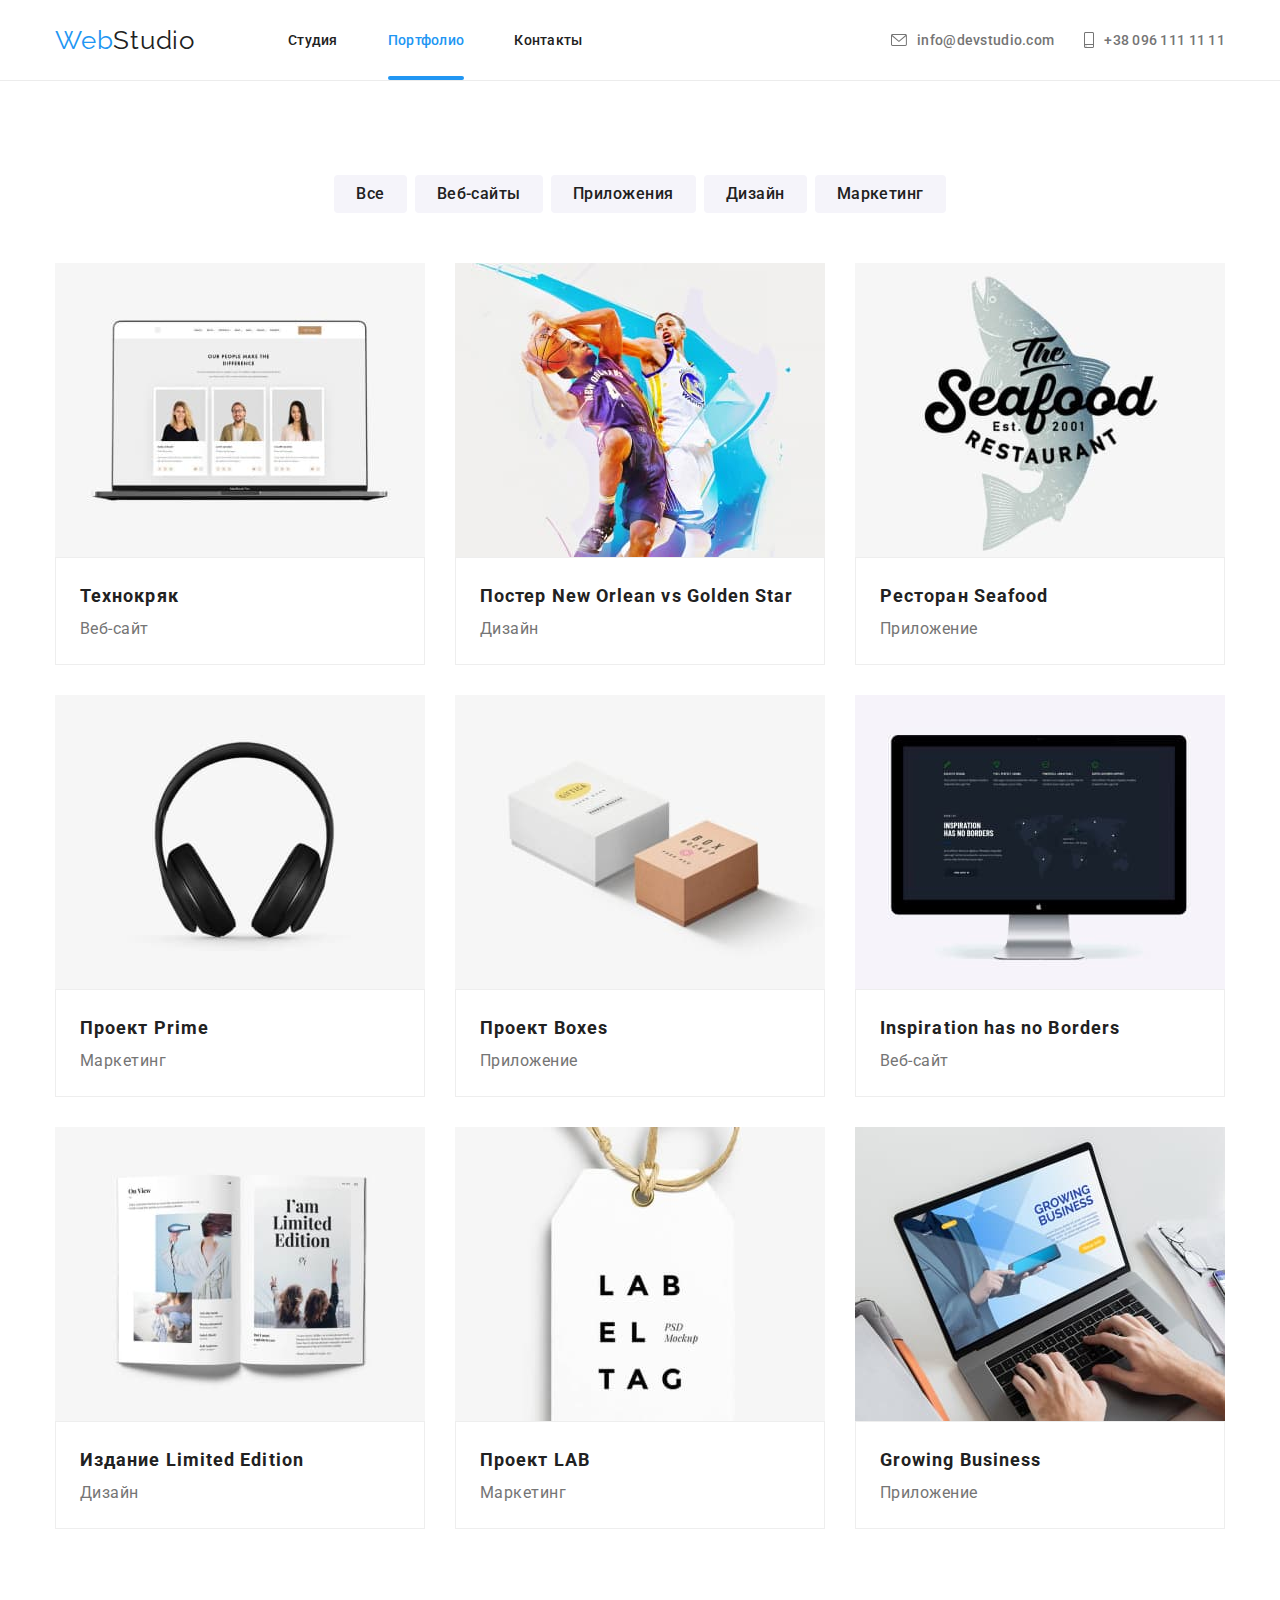
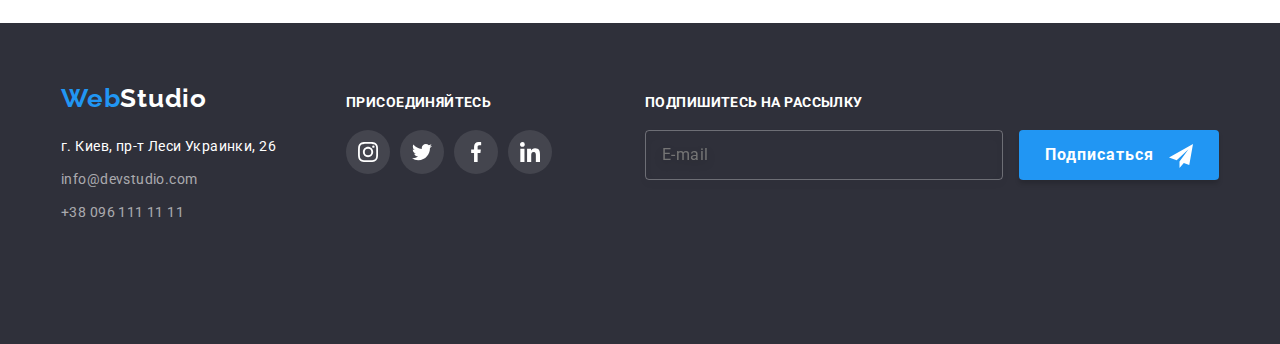
==== commit cebbc52d: "на проверку дз№8" ====
--- a/portfolio.html
+++ b/portfolio.html
@@ -20,20 +20,22 @@
             <nav class="header__inner">
                 <a href="./index.html" class="link header__logo"><span class="header__logo--part">Web</span>Studio</a>
                 <ul class="header-nav">
-                    <li class="header-nav__item"><a href="./index.html" class="link header__link">Студия</a></li>
+                    <li class="header-nav__item"><a href="./index.html" class="link header__link">Студия</a>
+                    </li>
                     <li class="header-nav__item"><a href="./portfolio.html" class="link header__link current">Портфолио</a></li>
                     <li class="header-nav__item"><a href="./index.html" class="link header__link">Контакты</a></li>
                 </ul>
                 <ul class="header-contact">
                     <li class="header-contact__item">
-                        <a href="mailto:info@devstudio.com" class="link header-contact__link">
+                        <a href="mailto:info@devstudio.com"
+                            class="link header__link header-contact__link header__contact--tablet">
                             <svg class="header-contact__icon" width="16" height="12">
                                 <use href="./images/icons.svg#icon-envelope"></use>
                             </svg>
                             info@devstudio.com</a>
                     </li>
                     <li class="header-contact__item">
-                        <a href="tel:+380961111111" class="link header-contact__link">
+                        <a href="tel:+380961111111" class="link header__link header-contact__link">
                             <svg class="header-contact__icon" width="10" height="16">
                                 <use href="./images/icons.svg#icon-smartphone"></use>
                             </svg>
@@ -41,6 +43,53 @@
                     </li>
                 </ul>
             </nav>
+            <div class="header-menu">
+                <div class="header-mobile">
+                    <a href="./index.html" class="link header__logo--mob"><span class="header__logo--part">Web</span>Studio</a>
+                    <button class="header-mobile__burger" type="button" data-menu-open>
+                        <svg class="header-mobile__icon" width="40" height="40">
+                            <use href="./images/icons.svg#icon-menu"></use>
+                        </svg>
+                    </button>
+                </div>
+                <div class="burger-menu is-hidden" data-menu>
+                    <button data-menu-close class="menu-close__button">
+                        <svg class="menu-close__icon">
+                            <use href="./images/icons.svg#icon-modal-close"></use>
+                        </svg>
+                    </button>
+                    <div class="burger-inner">
+                        <ul class="burger-nav">
+                            <li class="burger__item"><a href="./index.html" class="link burger-nav__link">Студия</a>
+                            </li>
+                            <li class="burger__item"><a href="./portfolio.html" class="link burger-nav__link current">Портфолио</a></li>
+                            <li class="burger__item"><a href="./index.html" class="link burger-nav__link">Контакты</a></li>
+                        </ul>
+                        <ul class="burger-contact">
+                            <li class="burger__item">
+                                <a href="tel:+380961111111" class="link burger-contact__link-tel">+38 096 111 11 11</a>
+                            </li>
+                            <li class="burger__item">
+                                <a href="mailto:info@devstudio.com" class="link burger-contact__link">info@devstudio.com</a>
+                            </li>
+                            <ul class="burger-social">
+                                <li class="burger-social__item">
+                                    <a href="" class="link burger-social__link">Instagram</a>
+                                </li>
+                                <li class="burger-social__item">
+                                    <a href="" class="link burger-social__link">Twitter</a>
+                                </li>
+                                <li class="burger-social__item">
+                                    <a href="" class="link burger-social__link">Facebook</a>
+                                </li>
+                                <li class="burger-social__item">
+                                    <a href="" class="link burger-social__link">LinkedIn</a>
+                                </li>
+                            </ul>
+                        </ul>
+                    </div>
+                </div>
+            </div>
         </div>
     </header>
 
@@ -444,6 +493,9 @@
             </form>
         </div>
     </footer>
+
+    <script src="./js/modal.js"></script>
+    <script src="./js/menu.js"></script>
 </body>
 
 </html>--- a/css/main.min.css
+++ b/css/main.min.css
@@ -1,2 +1,2 @@
-html,body,div,span,applet,object,iframe,h1,h2,h3,h4,h5,h6,p,blockquote,pre,a,abbr,acronym,address,big,cite,code,del,dfn,em,img,ins,kbd,q,s,samp,small,strike,strong,sub,sup,tt,var,b,u,i,center,dl,dt,dd,ol,ul,li,fieldset,form,label,legend,table,caption,tbody,tfoot,thead,tr,th,td,article,aside,canvas,details,embed,figure,figcaption,footer,header,hgroup,menu,nav,output,ruby,section,summary,time,mark,audio,video{margin:0;padding:0;border:0;font-size:100%;font:inherit;vertical-align:baseline}article,aside,details,figcaption,figure,footer,header,hgroup,menu,nav,section{display:block}body{line-height:1}ol,ul{list-style:none}blockquote,q{quotes:none}blockquote:before,blockquote:after,q:before,q:after{content:"";content:none}table{border-collapse:collapse;border-spacing:0}/*! modern-normalize v1.1.0 | MIT License | https://github.com/sindresorhus/modern-normalize */*,::before,::after{box-sizing:border-box}html{line-height:1.15;-webkit-text-size-adjust:100%;-moz-tab-size:4;tab-size:4}body{margin:0;font-family:system-ui,-apple-system,"Segoe UI",Roboto,Helvetica,Arial,sans-serif,"Apple Color Emoji","Segoe UI Emoji"}hr{height:0;color:inherit}abbr[title]{text-decoration:underline dotted}b,strong{font-weight:bolder}code,kbd,samp,pre{font-family:ui-monospace, SFMono-Regular, Consolas, 'Liberation Mono', Menlo, monospace;font-size:1em}small{font-size:80%}sub,sup{font-size:75%;line-height:0;position:relative;vertical-align:baseline}sub{bottom:-0.25em}sup{top:-0.5em}table{text-indent:0;border-color:inherit}button,input,optgroup,select,textarea{font-family:inherit;font-size:100%;line-height:1.15;margin:0}button,select{text-transform:none}button,[type='button'],[type='reset'],[type='submit']{-webkit-appearance:button}::-moz-focus-inner{border-style:none;padding:0}:-moz-focusring{outline:1px dotted ButtonText}:-moz-ui-invalid{box-shadow:none}legend{padding:0}progress{vertical-align:baseline}::-webkit-inner-spin-button,::-webkit-outer-spin-button{height:auto}[type='search']{-webkit-appearance:textfield;outline-offset:-2px}::-webkit-search-decoration{-webkit-appearance:none}::-webkit-file-upload-button{-webkit-appearance:button;font:inherit}summary{display:list-item}body{font-family:"Roboto", sans-serif;color:#212121;background-color:#fff}img{display:block}.link{text-decoration:none;color:#212121;cursor:pointer}.section{padding-top:94px;padding-bottom:94px}@media screen and (min-width: 320px) and (max-width: 480px){.section{padding-top:60px;padding-bottom:60px}}@media screen and (min-width: 768px) and (max-width: 1200px){.section{padding-top:60px;padding-bottom:60px}}.container{width:1200px;margin-left:auto;margin-right:auto;padding-left:15px;padding-right:15px}@media screen and (min-width: 320px) and (max-width: 480px){.container{width:100%}}@media screen and (min-width: 768px) and (max-width: 1200px){.container{width:100%}}.primary-title{font-weight:700;font-size:36px;line-height:calc(42 / 36);text-align:center;letter-spacing:.03em;margin-bottom:50px}@media screen and (min-width: 320px) and (max-width: 480px){.primary-title{font-size:28px;line-height:calc(32 / 28);margin-bottom:30px}}.backdrop{position:fixed;width:100%;height:100%;top:0;left:0;background-color:rgba(0,0,0,0.2);transition-property:opacity;transition-duration:250ms;transition-timing-function:cubic-bezier(0.4, 0, 0.2, 1)}.is-hidden{opacity:0;pointer-events:none;visibility:hidden}.modal{min-width:528px;min-height:581px;background:#ffffff;box-shadow:0px 1px 3px rgba(0,0,0,0.12),0px 1px 1px rgba(0,0,0,0.14),0px 2px 1px rgba(0,0,0,0.2);border-radius:4px;overflow:hidden;position:absolute;top:50%;left:50%;transform:translate(-50%, -50%);transition-property:all;transition-duration:250ms;transition-timing-function:cubic-bezier(0.4, 0, 0.2, 1)}.modal-close__button{width:30px;height:30px;border:1px solid rgba(0,0,0,0.1);border-radius:50%;background-color:transparent;position:absolute;top:8px;right:8px;outline:none;transition-property:fill;transition-duration:250ms;transition-timing-function:cubic-bezier(0.4, 0, 0.2, 1)}.modal-close__button:hover,.modal-close__button:focus{fill:#2196f3}.modal-close__icon{width:11px;height:11px;position:absolute;top:50%;left:50%;transform:translate(-50%, -50%)}.modal-form{padding:40px}.modal-form__text{font-weight:700;font-size:20px;line-height:calc(23 / 20);text-align:center;letter-spacing:.03em}.modal-form__button{display:block;margin:0 auto;width:200px;min-height:50px;background:#188ce8;box-shadow:0px 4px 4px rgba(0,0,0,0.15);border-radius:4px;border:#188ce8;font-weight:700;font-size:16px;line-height:calc(30 / 16);letter-spacing:0.06em;color:#ffffff;margin-top:30px;cursor:pointer}.modal-data__item{display:flex;flex-direction:column;flex-basis:448px;box-sizing:border-box;position:relative}.modal-data__item:not(:last-child){margin-bottom:10px}.modal-data__input{display:block;width:448px;min-height:40px;border:1px solid rgba(33,33,33,0.2);outline:none;border-radius:4px;font-size:14px;line-height:calc(16 / 14);letter-spacing:0.01em;color:rgba(117,117,117,0.5);padding-left:42px;margin-top:4px;transition-property:border-color, fill;transition-duration:250ms;transition-timing-function:cubic-bezier(0.4, 0, 0.2, 1)}.modal-data__input:focus{border-color:#2196f3}.modal-data__input:focus ~ .modal-data__icon{fill:#2196f3}.modal-data{margin:12px 0 20px}.modal-data__label{font-size:12px;line-height:calc(14 / 12);letter-spacing:0.01em;color:#757575}.modal-data__icon{width:18px;height:18px;position:absolute;top:50%;left:12px;fill:#212121}.modal-data__textarea{min-height:120px;resize:none;padding:16px 12px}.modal-checkbox{font-size:14px;line-height:calc(24 / 14);letter-spacing:.03em;color:#757575;display:flex;align-items:center;margin-left:12px}.modal-checkbox__link{color:#2196f3;padding-left:5px}.modal-checkbox__icon{width:16px;height:15px;fill:#ffffff;position:absolute;z-index:1}.modal-checkbox__input{width:16px;height:15px;margin-right:7px;border:2px solid #212121;border-radius:2px;appearance:none;position:relative}.modal-checkbox__input:checked{background-color:#2196f3;border-color:#2196f3}.header__inner{display:flex;align-items:center}.header__logo{font-family:"Raleway", sans-serif;font-size:26px;line-height:calc(31 / 26);letter-spacing:.03em;display:block}.header__logo--part{color:#2196f3}.header-nav{display:flex;flex-wrap:wrap;margin-left:93px}.header-nav__item{position:relative}.header-nav__item:not(:last-child){margin-right:50px}@media screen and (min-width: 320px) and (max-width: 480px){.header-nav{display:none}}@media screen and (min-width: 768px) and (max-width: 1200px){.header-nav{margin-left:88px}}.header__link{font-weight:500;font-size:14px;line-height:calc(16 / 14);letter-spacing:0.02em;display:block;padding-top:32px;padding-bottom:32px;color:#212121;transition-property:color;transition-duration:250ms;transition-timing-function:cubic-bezier(0.4, 0, 0.2, 1)}.header__link:hover,.header__link:focus{color:#2196f3}.header-contact{display:flex;margin-left:auto}.header-contact__icon{margin-right:10px}@media screen and (min-width: 320px) and (max-width: 480px){.header-contact{display:none}}@media screen and (min-width: 768px) and (max-width: 1200px){.header-contact{display:flex;flex-direction:column;align-items:start}}.header-contact__item:last-child{margin-left:30px}@media screen and (min-width: 768px) and (max-width: 1200px){.header-contact__item:last-child{margin-left:0;margin-top:10px}}.header-contact__link{display:flex;justify-content:center;align-items:center;font-weight:500;font-size:14px;line-height:calc(16 / 14);letter-spacing:0.02em;padding-top:32px;padding-bottom:32px;color:#757575;fill:#757575;transition-property:color, fill;transition-duration:250ms;transition-timing-function:cubic-bezier(0.4, 0, 0.2, 1)}.header-contact__link:hover,.header-contact__link:focus{color:#2196f3;fill:#2196f3}@media screen and (min-width: 768px) and (max-width: 1200px){.header-contact__link{padding:0}}.current{color:#2196f3}.current:after{background:#2196f3;content:"";position:absolute;width:100%;height:4px;border-radius:2px;left:0;bottom:0}.portfolio{border-top:1px solid #ececec}@media screen and (min-width: 320px) and (max-width: 480px){.portfolio{width:100%}}@media screen and (min-width: 768px) and (max-width: 1200px){.portfolio{width:100%}}.portfolio-nav{display:flex;flex-wrap:wrap;justify-content:center;margin-bottom:50px}.portfolio-nav__item:not(:last-child){margin-right:8px}@media screen and (min-width: 320px) and (max-width: 480px){.portfolio-nav{justify-content:start;margin-bottom:40px}}.portfolio-nav__button{font-family:inherit;font-weight:500;font-size:16px;line-height:calc(26 / 16);text-align:center;letter-spacing:.03em;color:#212121;background-color:#f5f4fa;cursor:pointer;border:transparent;padding:6px 22px;border-radius:4px;transition-property:color, background-color, box-shadow;transition-duration:250ms;transition-timing-function:cubic-bezier(0.4, 0, 0.2, 1)}.portfolio-nav__button:hover,.portfolio-nav__button:focus{color:#ffffff;background-color:#2196f3;box-shadow:0px 3px 1px rgba(0,0,0,0.1),0px 1px 2px rgba(0,0,0,0.08),0px 2px 2px rgba(0,0,0,0.12)}@media screen and (min-width: 320px) and (max-width: 480px){.portfolio-nav__button{margin-bottom:15px}}.portfolio-gallery{display:flex;flex-wrap:wrap;margin-right:-30px}@media screen and (min-width: 320px) and (max-width: 480px){.portfolio-gallery{margin-right:0}}.portfolio-gallery__item{width:calc(100% / 3 - 30px);margin-right:30px;margin-bottom:30px;overflow:hidden;transition-property:box-shadow;transition-duration:250ms;transition-timing-function:cubic-bezier(0.4, 0, 0.2, 1)}.portfolio-gallery__item:nth-last-child(-n+3){margin-bottom:0px}@media screen and (min-width: 320px) and (max-width: 480px){.portfolio-gallery__item:nth-last-child(-n+3){margin-bottom:30px}}@media screen and (min-width: 768px) and (max-width: 1200px){.portfolio-gallery__item:nth-last-child(-n+3){margin-bottom:30px}}.portfolio-gallery__item:last-child{margin-bottom:0px}.portfolio-gallery__item:hover,.portfolio-gallery__item:focus{box-shadow:0px 1px 1px rgba(0,0,0,0.12),0px 4px 4px rgba(0,0,0,0.06),1px 4px 6px rgba(0,0,0,0.16)}.portfolio-gallery__item:hover .portfolio-overlay{transform:translateY(0)}@media screen and (min-width: 320px) and (max-width: 480px){.portfolio-gallery__item{width:100%;margin-right:-30px}}@media screen and (min-width: 768px) and (max-width: 1200px){.portfolio-gallery__item{width:calc(100% / 2 - 30px)}}.portfolio-article__photo{position:relative;overflow:hidden}@media screen and (min-width: 320px) and (max-width: 480px){.portfolio-article__img{width:100%;height:auto}}@media screen and (min-width: 768px) and (max-width: 1200px){.portfolio-article__img{width:100%;height:auto}}.portfolio-article__descr{padding:20px 24px;border:1px solid #eeeeee}@media screen and (min-width: 768px) and (max-width: 1200px){.portfolio-article__descr{min-height:146px}}.portfolio-article__name{font-weight:700;font-size:18px;line-height:calc(36 / 18);letter-spacing:0.06em}.portfolio-article__type{font-size:16px;line-height:calc(30 / 16);letter-spacing:.03em;color:#757575}.portfolio-overlay{display:flex;justify-content:center;align-items:center;position:absolute;width:100%;height:100%;left:0;bottom:0;background-color:rgba(33,150,243,0.9);transition-property:transform;transition-duration:250ms;transition-timing-function:cubic-bezier(0.4, 0, 0.2, 1);transform:translateY(100%)}.portfolio-overlay__text{display:flex;justify-content:center;align-items:center;flex-basis:322px;font-size:18px;line-height:calc(28 / 18);letter-spacing:.03em;color:#ffffff}@media screen and (min-width: 320px) and (max-width: 480px){.portfolio-overlay__text{flex-basis:402px}}@media screen and (min-width: 768px) and (max-width: 1200px){.portfolio-overlay__text{flex-basis:306px}}.hero{width:100%;min-height:400px;background:#c4c4c4;background-image:linear-gradient(rgba(47,48,58,0.4), rgba(47,48,58,0.4)),url(../images/hero-img-mob.jpeg);background-size:cover;background-repeat:no-repeat;background-position:center;display:flex;justify-content:center;align-items:center;flex-direction:column;flex-grow:1}@media (min-device-pixel-ratio: 2), (min-resolution: 192dpi), (min-resolution: 2dppx){.hero{min-height:400px;background-image:linear-gradient(rgba(47,48,58,0.4), rgba(47,48,58,0.4)),url(../images/hero-img-mob-2x.jpeg)}}@media screen and (min-width: 768px){.hero{min-height:400px;background-image:linear-gradient(rgba(47,48,58,0.4), rgba(47,48,58,0.4)),url(../images/hero-img-tab.jpeg)}}@media screen and (min-width: 768px) and (min-device-pixel-ratio: 2), screen and (min-width: 768px) and (min-resolution: 192dpi), screen and (min-width: 768px) and (min-resolution: 2dppx){.hero{min-height:400px;background-image:linear-gradient(rgba(47,48,58,0.4), rgba(47,48,58,0.4)),url(../images/hero-img-tab-2x.jpeg)}}@media screen and (min-width: 1200px){.hero{min-height:600px;background-image:linear-gradient(rgba(47,48,58,0.4), rgba(47,48,58,0.4)),url(../images/hero-img.jpg)}}@media screen and (min-width: 1200px) and (min-device-pixel-ratio: 2), screen and (min-width: 1200px) and (min-resolution: 192dpi), screen and (min-width: 1200px) and (min-resolution: 2dppx){.hero{min-height:600px;background-image:linear-gradient(rgba(47,48,58,0.4), rgba(47,48,58,0.4)),url(../images/hero-img-2x.jpeg)}}.hero__title{font-weight:900;font-size:44px;line-height:calc(60 / 44);text-align:center;letter-spacing:0.06em;text-transform:uppercase;color:#ffffff;width:696px;margin-left:auto;margin-right:auto;margin-bottom:30px}@media screen and (min-width: 320px) and (max-width: 480px){.hero__title{width:100%;max-width:360px;font-size:26px;line-height:calc(42 / 26)}}.hero__button{font-family:inherit;background:#2196f3;font-weight:700;font-size:16px;line-height:calc(30 / 16);text-align:center;letter-spacing:0.06em;color:#ffffff;cursor:pointer;border:transparent;padding:10px 32px;min-width:200px;box-shadow:0px 4px 4px rgba(0,0,0,0.15);border-radius:4px;transition-property:background-color;transition-duration:250ms;transition-timing-function:cubic-bezier(0.4, 0, 0.2, 1)}.hero__button:hover,.hero__button:focus{background-color:#188ce8}.features{padding-bottom:0}@media screen and (min-width: 320px) and (max-width: 480px){.features{padding-bottom:60px}}.features-list{display:flex;flex-wrap:wrap;margin-right:-30px}.features-list__logo{display:flex;justify-content:center;align-items:center;min-height:120px;background:#f5f4fa;border-radius:4px;margin-bottom:30px}.features-list__icon{width:70px;height:70px}.features-list__title{font-weight:700;font-size:14px;line-height:calc(16 / 14);letter-spacing:.03em;text-transform:uppercase;margin-bottom:10px}.features-list__text{font-size:14px;line-height:calc(24 / 14);letter-spacing:.03em;color:#757575}@media screen and (min-width: 320px) and (max-width: 480px){.features-list{display:block}}.features-list__item{flex-basis:calc(100% / 4 - 30px);margin-right:30px;margin-bottom:30px}.features-list__item:last-child{margin-right:0px}@media screen and (min-width: 320px) and (max-width: 480px){.features-list__item:last-child{margin-right:0;margin-bottom:0}}@media screen and (min-width: 768px) and (max-width: 1200px){.features-list__item:last-child{margin-right:0;margin-bottom:0}}@media screen and (min-width: 320px) and (max-width: 480px){.features-list__item{margin-right:0}}@media screen and (min-width: 768px) and (max-width: 1200px){.features-list__item{flex-basis:calc(100% / 2 - 30px);margin-right:30px}}@media screen and (min-width: 320px) and (max-width: 480px){.product{display:none}}@media screen and (min-width: 768px) and (max-width: 1200px){.product{display:none}}.product-list{display:flex;flex-wrap:wrap;margin-right:-30px}.product-list__photo{position:relative}.product-list__descr{position:absolute;width:100%;left:0;bottom:0;min-height:70px;font-size:14px;font-weight:700;line-height:calc 1.14286;letter-spacing:.03em;text-transform:uppercase;color:#ffffff;background:rgba(47,48,58,0.8);display:flex;justify-content:center;align-items:center}.product-list__item{flex-basis:calc(100% / 3 - 30px);position:relative}.product-list__item:not(:last-child){margin-right:30px}.team{background:#f5f4fa}@media screen and (min-width: 320px) and (max-width: 480px){.team{width:100%}}.team-list{display:flex;flex-wrap:wrap}@media screen and (min-width: 320px) and (max-width: 480px){.team-list{flex-basis:100%}}.team-list__info{padding-top:30px;padding-bottom:30px}@media screen and (min-width: 320px) and (max-width: 480px){.team-list__photo{width:100%;max-width:450px;height:auto;margin:0 auto}}.team-list__name{font-weight:500;font-size:16px;line-height:calc(19 / 16);text-align:center;letter-spacing:.03em}.team-list__position{font-size:16px;line-height:calc(19 / 16);text-align:center;letter-spacing:.03em;color:#757575;margin-top:10px}.team-list__item{background:#ffffff;flex-basis:calc(100% / 4 - 30px);box-shadow:0px 1px 3px rgba(0,0,0,0.12),0px 1px 1px rgba(0,0,0,0.14),0px 2px 1px rgba(0,0,0,0.2);border-radius:0px 0px 4px 4px}@media screen and (min-width: 320px) and (max-width: 480px){.team-list__item{flex-basis:100%}}.team-list__item:not(:last-child){margin-right:30px}@media screen and (min-width: 320px) and (max-width: 480px){.team-list__item:not(:last-child){margin-right:0}}.team-social{display:flex;justify-content:center;align-items:center;margin-top:16px}.team-social__sign{width:20px;height:20px}.team-social__icon{display:flex;justify-content:center;align-items:center}.team-social__icon:not(:last-child){margin-right:10px}.team-social__link{width:44px;height:44px;border-radius:50%;display:flex;justify-content:center;align-items:center;fill:#afb1b8;transition-property:background-color, border-radius, fill;transition-duration:250ms;transition-timing-function:cubic-bezier(0.4, 0, 0.2, 1)}.team-social__link:hover,.team-social__link:focus{background-color:#2196f3;fill:#ffffff}@media screen and (min-width: 320px) and (max-width: 480px){.clients-container{width:100%;padding:0}}.clients-list{display:flex;justify-content:center;align-items:center}.clients-list__icon{width:106px;height:60px}@media screen and (min-width: 320px) and (max-width: 480px){.clients-list{flex-wrap:wrap;flex-basis:100%;margin-top:-15px;margin-bottom:-15px}}.clients-list__item{display:flex;justify-content:center;align-items:center;flex-wrap:wrap;margin-right:30px}.clients-list__item:last-child{margin-right:15px}@media screen and (min-width: 320px) and (max-width: 480px){.clients-list__item{width:calc(100% / 2 - 30px);margin:15px}}.clients-list__link{width:170px;height:92px;border:1px solid #afb1b8;border-radius:4px;display:flex;justify-content:center;align-items:center;fill:#afb1b8;transition-property:border, fill;transition-duration:250ms;transition-timing-function:cubic-bezier(0.4, 0, 0.2, 1)}.clients-list__link:hover,.clients-list__link:focus{border:1px solid #2196f3;fill:#2196f3}@media screen and (min-width: 320px) and (max-width: 480px){.clients-list__link{width:100%}}.footer{background-color:#2f303a;padding-top:60px;padding-bottom:60px}.footer__inner{display:flex;justify-content:start;align-items:baseline}@media screen and (min-width: 320px) and (max-width: 480px){.footer__inner{display:block;text-align:center}}@media screen and (min-width: 768px) and (max-width: 1200px){.footer__inner{display:block}}.footer__text{font-weight:700;font-size:14px;line-height:calc(16 / 14);letter-spacing:.03em;text-transform:uppercase;color:#ffffff;margin-bottom:20px}@media screen and (min-width: 768px) and (max-width: 1200px){.footer{text-align:center}}@media screen and (min-width: 768px) and (max-width: 1200px){.footer-online{display:flex;justify-content:center;align-items:baseline}}.footer__logo{font-family:"Raleway", sans-serif;font-weight:700;font-size:26px;line-height:calc(31 / 26);letter-spacing:.03em;color:#ffffff}@media screen and (min-width: 320px) and (max-width: 480px){.footer__logo{font-size:24px;line-height:calc(28 / 24)}}.footer__logo--part{color:#2196f3}@media screen and (min-width: 768px) and (max-width: 1200px){.footer__logo{display:block;text-align:center}}.footer-contact{margin-bottom:60px}@media screen and (min-width: 768px) and (max-width: 1200px){.footer-contact{text-align:center;margin-bottom:60px;margin-right:165px}}.footer-list{font-style:normal;margin-top:20px}.footer-list__item:not(:first-child){margin-top:9px}.footer-list__map{font-size:14px;line-height:calc(24 / 14);letter-spacing:.03em;color:#ffffff}.footer-list__mail,.footer-list__tel{font-size:14px;line-height:calc(24 / 14);letter-spacing:.03em;color:rgba(255,255,255,0.6)}.footer-connect{margin-left:70px}@media screen and (min-width: 320px) and (max-width: 480px){.footer-connect{margin-left:0px;margin-bottom:60px}}@media screen and (min-width: 768px) and (max-width: 1200px){.footer-connect{margin-left:0px}}.footer-social{display:flex;justify-content:start;align-items:center}.footer-social__sign{width:20px;height:20px;fill:#ffffff}.footer-social__icon{display:flex;justify-content:center;align-items:center}@media screen and (min-width: 320px) and (max-width: 480px){.footer-social__icon{display:inline-block}}.footer-social__icon:not(:last-child){margin-right:10px}@media screen and (min-width: 320px) and (max-width: 480px){.footer-social{display:block}}.footer-social__link{width:44px;height:44px;background-color:rgba(255,255,255,0.1);border-radius:50%;display:flex;justify-content:center;align-items:center;transition-property:background-color;transition-duration:250ms;transition-timing-function:cubic-bezier(0.4, 0, 0.2, 1)}.footer-social__link:hover,.footer-social__link:focus{background-color:#2196f3}.footer-form{margin-left:93px;position:relative}.footer-form__input{width:358px;min-height:50px;background:transparent;border:1px solid rgba(255,255,255,0.3);filter:drop-shadow(0px 4px 4px rgba(0,0,0,0.15));border-radius:4px;margin-right:12px;font-size:16px;line-height:calc(20 / 16);letter-spacing:.03em;color:rgba(255,255,255,0.6);padding-left:16px;outline:none}@media screen and (min-width: 320px) and (max-width: 480px){.footer-form__input{width:100%;margin-right:0px;margin-bottom:20px}}@media screen and (min-width: 768px) and (max-width: 1200px){.footer-form__input{display:block;max-width:450px;margin:0 auto 20px}}.footer-form__button{width:200px;min-height:50px;font-weight:700;font-size:16px;line-height:calc(30 / 16);letter-spacing:0.06em;color:#ffffff;background:#2196f3;box-shadow:0px 4px 4px rgba(0,0,0,0.15);border:#2196f3;border-radius:4px}.footer-form__send{width:24px;height:24px;fill:#ffffff;vertical-align:middle;margin-left:10px}@media screen and (min-width: 320px) and (max-width: 480px){.footer-form{margin-left:0px;margin-bottom:60px}}@media screen and (min-width: 768px) and (max-width: 1200px){.footer-form{margin-left:0}}
+html,body,div,span,applet,object,iframe,h1,h2,h3,h4,h5,h6,p,blockquote,pre,a,abbr,acronym,address,big,cite,code,del,dfn,em,img,ins,kbd,q,s,samp,small,strike,strong,sub,sup,tt,var,b,u,i,center,dl,dt,dd,ol,ul,li,fieldset,form,label,legend,table,caption,tbody,tfoot,thead,tr,th,td,article,aside,canvas,details,embed,figure,figcaption,footer,header,hgroup,menu,nav,output,ruby,section,summary,time,mark,audio,video{margin:0;padding:0;border:0;font-size:100%;font:inherit;vertical-align:baseline}article,aside,details,figcaption,figure,footer,header,hgroup,menu,nav,section{display:block}body{line-height:1}ol,ul{list-style:none}blockquote,q{quotes:none}blockquote:before,blockquote:after,q:before,q:after{content:"";content:none}table{border-collapse:collapse;border-spacing:0}/*! modern-normalize v1.1.0 | MIT License | https://github.com/sindresorhus/modern-normalize */*,::before,::after{box-sizing:border-box}html{line-height:1.15;-webkit-text-size-adjust:100%;-moz-tab-size:4;tab-size:4}body{margin:0;font-family:system-ui,-apple-system,"Segoe UI",Roboto,Helvetica,Arial,sans-serif,"Apple Color Emoji","Segoe UI Emoji"}hr{height:0;color:inherit}abbr[title]{text-decoration:underline dotted}b,strong{font-weight:bolder}code,kbd,samp,pre{font-family:ui-monospace, SFMono-Regular, Consolas, 'Liberation Mono', Menlo, monospace;font-size:1em}small{font-size:80%}sub,sup{font-size:75%;line-height:0;position:relative;vertical-align:baseline}sub{bottom:-0.25em}sup{top:-0.5em}table{text-indent:0;border-color:inherit}button,input,optgroup,select,textarea{font-family:inherit;font-size:100%;line-height:1.15;margin:0}button,select{text-transform:none}button,[type='button'],[type='reset'],[type='submit']{-webkit-appearance:button}::-moz-focus-inner{border-style:none;padding:0}:-moz-focusring{outline:1px dotted ButtonText}:-moz-ui-invalid{box-shadow:none}legend{padding:0}progress{vertical-align:baseline}::-webkit-inner-spin-button,::-webkit-outer-spin-button{height:auto}[type='search']{-webkit-appearance:textfield;outline-offset:-2px}::-webkit-search-decoration{-webkit-appearance:none}::-webkit-file-upload-button{-webkit-appearance:button;font:inherit}summary{display:list-item}body{font-family:"Roboto", sans-serif;color:#212121;background-color:#fff}img{display:block}.link{text-decoration:none;color:#212121;cursor:pointer}.section{padding-top:94px;padding-bottom:94px}@media screen and (min-width: 320px) and (max-width: 480px){.section{padding-top:60px;padding-bottom:60px}}@media screen and (min-width: 768px) and (max-width: 1200px){.section{padding-top:60px;padding-bottom:60px}}.container{width:1200px;margin-left:auto;margin-right:auto;padding-left:15px;padding-right:15px}@media screen and (min-width: 320px) and (max-width: 480px){.container{width:100%}}@media screen and (min-width: 768px) and (max-width: 1200px){.container{width:100%}}.primary-title{font-weight:700;font-size:36px;line-height:calc(42 / 36);text-align:center;letter-spacing:.03em;margin-bottom:50px}@media screen and (min-width: 320px) and (max-width: 480px){.primary-title{font-size:28px;line-height:calc(32 / 28);margin-bottom:30px}}.backdrop{position:fixed;width:100%;height:100%;top:0;left:0;background-color:rgba(0,0,0,0.2);transition-property:opacity;transition-duration:250ms;transition-timing-function:cubic-bezier(0.4, 0, 0.2, 1)}.is-hidden{opacity:0;pointer-events:none;visibility:hidden}.modal{max-width:528px;min-height:581px;background:#ffffff;box-shadow:0px 1px 3px rgba(0,0,0,0.12),0px 1px 1px rgba(0,0,0,0.14),0px 2px 1px rgba(0,0,0,0.2);border-radius:4px;overflow:hidden;position:absolute;top:50%;left:50%;transform:translate(-50%, -50%);transition-property:all;transition-duration:250ms;transition-timing-function:cubic-bezier(0.4, 0, 0.2, 1)}@media screen and (min-width: 320px) and (max-width: 1200px){.modal{max-width:450px;height:auto}}.modal-close__button{width:30px;height:30px;border:1px solid rgba(0,0,0,0.1);border-radius:50%;background-color:transparent;position:absolute;top:8px;right:8px;outline:none;transition-property:fill;transition-duration:250ms;transition-timing-function:cubic-bezier(0.4, 0, 0.2, 1)}.modal-close__button:hover,.modal-close__button:focus{fill:#2196f3}.modal-close__icon{width:11px;height:11px;position:absolute;top:50%;left:50%;transform:translate(-50%, -50%)}.modal-form{padding:40px}.modal-form__text{font-weight:700;font-size:20px;line-height:calc(23 / 20);text-align:center;letter-spacing:.03em}.modal-form__button{display:block;margin:0 auto;width:200px;min-height:50px;background:#188ce8;box-shadow:0px 4px 4px rgba(0,0,0,0.15);border-radius:4px;border:#188ce8;font-weight:700;font-size:16px;line-height:calc(30 / 16);letter-spacing:0.06em;color:#ffffff;margin-top:30px;cursor:pointer}.modal-data__item{display:flex;flex-direction:column;flex-basis:448px;box-sizing:border-box;position:relative}.modal-data__item:not(:last-child){margin-bottom:10px}@media screen and (min-width: 320px) and (max-width: 1200px){.modal-data__item{width:370px}}.modal-data__input{display:block;width:448px;min-height:40px;border:1px solid rgba(33,33,33,0.2);outline:none;border-radius:4px;font-size:14px;line-height:calc(16 / 14);letter-spacing:0.01em;color:rgba(117,117,117,0.5);padding-left:42px;margin-top:4px;transition-property:border-color, fill;transition-duration:250ms;transition-timing-function:cubic-bezier(0.4, 0, 0.2, 1)}.modal-data__input:focus{border-color:#2196f3}.modal-data__input:focus ~ .modal-data__icon{fill:#2196f3}@media screen and (min-width: 320px) and (max-width: 1200px){.modal-data__input{width:370px}}.modal-data{margin:12px 0 20px}.modal-data__label{font-size:12px;line-height:calc(14 / 12);letter-spacing:0.01em;color:#757575}.modal-data__icon{width:18px;height:18px;position:absolute;top:50%;left:12px;fill:#212121}.modal-data__textarea{min-height:120px;resize:none;padding:16px 12px}.modal-checkbox{font-size:14px;line-height:calc(24 / 14);letter-spacing:.03em;color:#757575;display:flex;align-items:center;margin-left:12px}.modal-checkbox__link{color:#2196f3;padding-left:5px}.modal-checkbox__icon{width:16px;height:15px;fill:#ffffff;position:absolute;z-index:1}@media screen and (min-width: 320px) and (max-width: 1200px){.modal-checkbox{font-size:12px;margin-left:0}}.modal-checkbox__input{width:16px;height:15px;margin-right:7px;border:2px solid #212121;border-radius:2px;appearance:none;position:relative}.modal-checkbox__input:checked{background-color:#2196f3;border-color:#2196f3}.header{width:100%}.header__inner{display:flex;align-items:center}@media screen and (min-width: 320px) and (max-width: 480px){.header__inner{display:none}}.header__logo{font-family:"Raleway", sans-serif;font-size:26px;line-height:calc(31 / 26);letter-spacing:.03em;display:block}.header__logo--part{color:#2196f3}.header-nav{display:flex;flex-wrap:wrap;margin-left:93px}.header-nav__item{position:relative;margin-right:50px}.header-nav__item:last-child{margin-right:0px}@media screen and (min-width: 320px) and (max-width: 480px){.header-nav{margin-right:0px}}@media screen and (min-width: 768px) and (max-width: 1200px){.header-nav{flex-wrap:nowrap;margin-left:88px}}.header__link{font-weight:500;font-size:14px;line-height:calc(16 / 14);letter-spacing:.02em;display:block;padding-top:32px;padding-bottom:32px;color:#212121;transition-property:color;transition-duration:250ms;transition-timing-function:cubic-bezier(0.4, 0, 0.2, 1)}.header__link:hover,.header__link:focus{color:#2196f3}@media screen and (min-width: 320px) and (max-width: 480px){.header__link{padding:0 0 32px 0;font-size:40px;line-height:calc(47 / 40)}}.header-contact{display:flex;flex-wrap:wrap;margin-left:auto}.header-contact__icon{margin-right:10px}@media screen and (min-width: 320px) and (max-width: 480px){.header-contact{flex-wrap:wrap;min-height:100%;margin-left:0}}@media screen and (min-width: 768px) and (max-width: 1200px){.header-contact{display:block}}.header-contact__item:last-child{margin-left:30px}@media screen and (min-width: 320px) and (max-width: 480px){.header-contact__item:last-child{margin-left:0}}@media screen and (min-width: 768px) and (max-width: 1200px){.header-contact__item:last-child{margin-left:0;margin-top:10px}}.header-contact__link{display:flex;justify-content:center;align-items:center;font-weight:500;font-size:14px;line-height:calc(16 / 14);letter-spacing:.02em;padding-top:32px;padding-bottom:32px;color:#757575;fill:#757575;transition-property:color, fill;transition-duration:250ms;transition-timing-function:cubic-bezier(0.4, 0, 0.2, 1)}.header-contact__link:hover,.header-contact__link:focus{color:#2196f3;fill:#2196f3}@media screen and (min-width: 320px) and (max-width: 480px){.header-contact__link{justify-content:start;font-size:34px;line-height:calc(40 / 34);padding:32px 0 0 0}}@media screen and (min-width: 768px) and (max-width: 1200px){.header-contact__link{padding:0;justify-content:start}}@media screen and (min-width: 320px) and (max-width: 480px){.header-contact__icon{display:none}}.header-mobile{display:none}.header-mobile__burger{display:none}@media screen and (min-width: 320px) and (max-width: 480px){.header-mobile__burger{display:block;border:none;background:transparent;margin-left:auto}}@media screen and (min-width: 320px) and (max-width: 480px){.header-mobile{display:flex;justify-content:space-between;align-items:center;padding:10px 0}}.header__logo--mob{font-family:"Raleway", sans-serif;font-size:24px;line-height:calc(28 / 24);font-weight:700;letter-spacing:.03em}.header-mobile__icon{transition-property:fill;transition-duration:250ms;transition-timing-function:cubic-bezier(0.4, 0, 0.2, 1)}@media screen and (min-width: 320px) and (max-width: 480px){.header-mobile__icon:hover,.header-mobile__icon:focus{fill:#2196f3}}.burger-menu{display:none;transition-property:all;transition-duration:250ms;transition-timing-function:cubic-bezier(0.4, 0, 0.2, 1)}@media screen and (min-width: 320px) and (max-width: 480px){.burger-menu{display:block;background:#ffffff;width:100vw;height:100vh;position:fixed;top:0;left:0;z-index:1;overflow:auto;padding:48px 40px}}.burger-inner{height:100%;display:flex;flex-direction:column;justify-content:space-between}.burger__item{margin-bottom:32px}.burger-nav__link{font-weight:500;font-size:40px;line-height:calc(47 / 40);letter-spacing:.02em;color:#212121}.burger-contact__link{font-weight:500;font-size:24px;line-height:calc(28 / 24);letter-spacing:.02em;color:#757575}.burger-contact__link-tel{font-weight:500;font-size:34px;line-height:calc(40 / 34);letter-spacing:.02em;color:#2196f3}.burger-social{display:flex;justify-content:start;align-items:center;flex-wrap:wrap}.burger-social__item{border-right:1px solid rgba(33,33,33,0.2);padding:0 10px}.burger-social__item:first-child{padding-left:0}.burger-social__item:last-child{border:none}.burger-social__link{font-weight:500;font-size:18px;line-height:calc(22 / 18);letter-spacing:.02em;color:#2196f3}.menu-close__button{width:19px;height:19px;border:none;background-color:transparent;position:absolute;top:21px;right:25px;transition-property:fill;transition-duration:250ms;transition-timing-function:cubic-bezier(0.4, 0, 0.2, 1)}.menu-close__button:hover,.menu-close__button:focus{fill:#2196f3}.menu-close__icon{width:19px;height:19px;position:absolute;top:50%;left:50%;transform:translate(-50%, -50%)}.current{color:#2196f3}.current:after{display:block;background:#2196f3;content:"";position:absolute;width:100%;height:4px;border-radius:2px;left:0;bottom:0}@media screen and (min-width: 320px) and (max-width: 480px){.current:after{display:none}}.portfolio{border-top:1px solid #ececec}@media screen and (min-width: 320px) and (max-width: 480px){.portfolio{width:100%}}@media screen and (min-width: 768px) and (max-width: 1200px){.portfolio{width:100%;overflow-x:hidden}}.portfolio-nav{display:flex;flex-wrap:wrap;justify-content:center;margin-bottom:50px}.portfolio-nav__item:not(:last-child){margin-right:8px}@media screen and (min-width: 320px) and (max-width: 480px){.portfolio-nav{justify-content:start;margin-bottom:40px}}.portfolio-nav__button{font-family:inherit;font-weight:500;font-size:16px;line-height:calc(26 / 16);text-align:center;letter-spacing:.03em;color:#212121;background-color:#f5f4fa;cursor:pointer;border:transparent;padding:6px 22px;border-radius:4px;transition-property:color, background-color, box-shadow;transition-duration:250ms;transition-timing-function:cubic-bezier(0.4, 0, 0.2, 1)}.portfolio-nav__button:hover,.portfolio-nav__button:focus{color:#ffffff;background-color:#2196f3;box-shadow:0px 3px 1px rgba(0,0,0,0.1),0px 1px 2px rgba(0,0,0,0.08),0px 2px 2px rgba(0,0,0,0.12)}@media screen and (min-width: 320px) and (max-width: 480px){.portfolio-nav__button{margin-bottom:15px}}.portfolio-gallery{display:flex;flex-wrap:wrap;margin-right:-30px}@media screen and (min-width: 320px) and (max-width: 480px){.portfolio-gallery{margin-right:0}}.portfolio-gallery__item{width:calc(100% / 3 - 30px);margin-right:30px;margin-bottom:30px;overflow:hidden;transition-property:box-shadow;transition-duration:250ms;transition-timing-function:cubic-bezier(0.4, 0, 0.2, 1)}.portfolio-gallery__item:nth-last-child(-n+3){margin-bottom:0px}@media screen and (min-width: 320px) and (max-width: 480px){.portfolio-gallery__item:nth-last-child(-n+3){margin-bottom:30px}}@media screen and (min-width: 768px) and (max-width: 1200px){.portfolio-gallery__item:nth-last-child(-n+3){margin-bottom:30px}}.portfolio-gallery__item:last-child{margin-bottom:0px}.portfolio-gallery__item:hover,.portfolio-gallery__item:focus{box-shadow:0px 1px 1px rgba(0,0,0,0.12),0px 4px 4px rgba(0,0,0,0.06),1px 4px 6px rgba(0,0,0,0.16)}.portfolio-gallery__item:hover .portfolio-overlay{transform:translateY(0)}@media screen and (min-width: 320px) and (max-width: 480px){.portfolio-gallery__item{width:100%;margin-right:-30px}}@media screen and (min-width: 768px) and (max-width: 1200px){.portfolio-gallery__item{width:calc(100% / 2 - 30px)}}.portfolio-article__photo{position:relative;overflow:hidden}@media screen and (min-width: 320px) and (max-width: 480px){.portfolio-article__img{width:100%;height:auto}}@media screen and (min-width: 768px) and (max-width: 1200px){.portfolio-article__img{width:100%;height:auto}}.portfolio-article__descr{padding:20px 24px;border:1px solid #eeeeee}@media screen and (min-width: 768px) and (max-width: 1200px){.portfolio-article__descr{min-height:146px}}.portfolio-article__name{font-weight:700;font-size:18px;line-height:calc(36 / 18);letter-spacing:0.06em}.portfolio-article__type{font-size:16px;line-height:calc(30 / 16);letter-spacing:.03em;color:#757575}.portfolio-overlay{display:flex;justify-content:center;align-items:center;position:absolute;width:100%;height:100%;left:0;bottom:0;background-color:rgba(33,150,243,0.9);transition-property:transform;transition-duration:250ms;transition-timing-function:cubic-bezier(0.4, 0, 0.2, 1);transform:translateY(100%)}.portfolio-overlay__text{display:flex;justify-content:center;align-items:center;flex-basis:322px;font-size:18px;line-height:calc(28 / 18);letter-spacing:.03em;color:#ffffff}@media screen and (min-width: 320px) and (max-width: 480px){.portfolio-overlay__text{flex-basis:402px}}@media screen and (min-width: 768px) and (max-width: 1200px){.portfolio-overlay__text{flex-basis:306px}}.hero{width:100%;min-height:400px;background:#c4c4c4;background-image:linear-gradient(rgba(47,48,58,0.4), rgba(47,48,58,0.4)),url(../images/hero-img-mob.jpeg);background-size:cover;background-repeat:no-repeat;background-position:center;display:flex;justify-content:center;align-items:center;flex-direction:column;flex-grow:1}@media (min-device-pixel-ratio: 2), (min-resolution: 192dpi), (min-resolution: 2dppx){.hero{min-height:400px;background-image:linear-gradient(rgba(47,48,58,0.4), rgba(47,48,58,0.4)),url(../images/hero-img-mob-2x.jpeg)}}@media screen and (min-width: 768px){.hero{min-height:400px;background-image:linear-gradient(rgba(47,48,58,0.4), rgba(47,48,58,0.4)),url(../images/hero-img-tab.jpeg)}}@media screen and (min-width: 768px) and (min-device-pixel-ratio: 2), screen and (min-width: 768px) and (min-resolution: 192dpi), screen and (min-width: 768px) and (min-resolution: 2dppx){.hero{min-height:400px;background-image:linear-gradient(rgba(47,48,58,0.4), rgba(47,48,58,0.4)),url(../images/hero-img-tab-2x.jpeg)}}@media screen and (min-width: 1200px){.hero{min-height:600px;background-image:linear-gradient(rgba(47,48,58,0.4), rgba(47,48,58,0.4)),url(../images/hero-img.jpg)}}@media screen and (min-width: 1200px) and (min-device-pixel-ratio: 2), screen and (min-width: 1200px) and (min-resolution: 192dpi), screen and (min-width: 1200px) and (min-resolution: 2dppx){.hero{min-height:600px;background-image:linear-gradient(rgba(47,48,58,0.4), rgba(47,48,58,0.4)),url(../images/hero-img-2x.jpeg)}}.hero__title{font-weight:900;font-size:44px;line-height:calc(60 / 44);text-align:center;letter-spacing:0.06em;text-transform:uppercase;color:#ffffff;width:696px;margin-left:auto;margin-right:auto;margin-bottom:30px}@media screen and (min-width: 320px) and (max-width: 480px){.hero__title{width:100%;max-width:360px;font-size:26px;line-height:calc(42 / 26)}}.hero__button{font-family:inherit;background:#2196f3;font-weight:700;font-size:16px;line-height:calc(30 / 16);text-align:center;letter-spacing:0.06em;color:#ffffff;cursor:pointer;border:transparent;padding:10px 32px;min-width:200px;box-shadow:0px 4px 4px rgba(0,0,0,0.15);border-radius:4px;transition-property:background-color;transition-duration:250ms;transition-timing-function:cubic-bezier(0.4, 0, 0.2, 1)}.hero__button:hover,.hero__button:focus{background-color:#188ce8}.features{padding-bottom:0}@media screen and (min-width: 320px) and (max-width: 480px){.features{width:100%;padding-bottom:60px}}@media screen and (min-width: 768px) and (max-width: 1200px){.features{width:100%;overflow-x:hidden;padding-bottom:60px}}.features-list{display:flex;justify-content:center;align-items:center;flex-wrap:wrap;margin-right:-30px}.features-list__logo{display:flex;justify-content:center;align-items:center;min-height:120px;background:#f5f4fa;border-radius:4px;margin-bottom:30px}.features-list__icon{width:70px;height:70px}.features-list__title{font-weight:700;font-size:14px;line-height:calc(16 / 14);letter-spacing:.03em;text-transform:uppercase;margin-bottom:10px}.features-list__text{font-size:14px;line-height:calc(24 / 14);letter-spacing:.03em;color:#757575}@media screen and (min-width: 320px) and (max-width: 480px){.features-list{flex-basis:100%;margin-right:0}}@media screen and (min-width: 768px) and (max-width: 1200px){.features-list{flex-basis:100%;margin-right:-30px}}.features-list__item{flex-basis:calc(100% / 4 - 30px);margin-right:30px;margin-bottom:30px}.features-list__item:last-child{margin-right:0px}@media screen and (min-width: 320px) and (max-width: 480px){.features-list__item:last-child{margin-bottom:0}}@media screen and (min-width: 768px) and (max-width: 1200px){.features-list__item:last-child{margin-right:30px}}@media screen and (min-width: 320px) and (max-width: 480px){.features-list__item{flex-basis:100%;margin-right:0px}}@media screen and (min-width: 768px) and (max-width: 1200px){.features-list__item{flex-basis:calc(100% / 2 - 30px);margin-right:30px}}@media screen and (min-width: 320px) and (max-width: 480px){.product{display:none}}@media screen and (min-width: 768px) and (max-width: 1200px){.product{display:none}}.product-list{display:flex;flex-wrap:wrap;margin-right:-30px}.product-list__photo{position:relative}.product-list__descr{position:absolute;width:100%;left:0;bottom:0;min-height:70px;font-size:14px;font-weight:700;line-height:calc 1.14286;letter-spacing:.03em;text-transform:uppercase;color:#ffffff;background:rgba(47,48,58,0.8);display:flex;justify-content:center;align-items:center}.product-list__item{flex-basis:calc(100% / 3 - 30px);position:relative}.product-list__item:not(:last-child){margin-right:30px}.team{background:#f5f4fa}@media screen and (min-width: 320px) and (max-width: 480px){.team{width:100%}}@media screen and (min-width: 768px) and (max-width: 1200px){.team{width:100%;overflow-x:hidden}}.team-list{display:flex;flex-wrap:wrap;margin-right:-30px}.team-list__info{padding-top:30px;padding-bottom:30px}@media screen and (min-width: 320px) and (max-width: 480px){.team-list__photo{width:100%;height:auto;margin:0 auto}}@media screen and (min-width: 768px) and (max-width: 1200px){.team-list__photo{width:100%;height:auto;margin:0 auto}}.team-list__name{font-weight:500;font-size:16px;line-height:calc(19 / 16);text-align:center;letter-spacing:.03em}.team-list__position{font-size:16px;line-height:calc(19 / 16);text-align:center;letter-spacing:.03em;color:#757575;margin-top:10px}@media screen and (min-width: 320px) and (max-width: 480px){.team-list{flex-basis:100%;margin-right:0}}@media screen and (min-width: 768px) and (max-width: 1200px){.team-list{flex-basis:100%}}.team-list__item{background:#ffffff;flex-basis:calc(100% / 4 - 30px);box-shadow:0px 1px 3px rgba(0,0,0,0.12),0px 1px 1px rgba(0,0,0,0.14),0px 2px 1px rgba(0,0,0,0.2);border-radius:0px 0px 4px 4px;margin-right:30px}.team-list__item:last-child{margin-right:0}@media screen and (min-width: 320px) and (max-width: 480px){.team-list__item:last-child{margin-right:0px;margin-bottom:0px}}@media screen and (min-width: 768px) and (max-width: 1200px){.team-list__item:last-child{margin-right:30px;margin-bottom:30px}}@media screen and (min-width: 320px) and (max-width: 480px){.team-list__item{flex-basis:100%;margin-right:0;margin-bottom:30px}}@media screen and (min-width: 768px) and (max-width: 1200px){.team-list__item{flex-basis:calc(100% / 2 - 30px);margin-right:30px;margin-bottom:30px}}.team-social{display:flex;justify-content:center;align-items:center;margin-top:16px}.team-social__sign{width:20px;height:20px}.team-social__icon{display:flex;justify-content:center;align-items:center}.team-social__icon:not(:last-child){margin-right:10px}.team-social__link{width:44px;height:44px;border-radius:50%;display:flex;justify-content:center;align-items:center;fill:#afb1b8;transition-property:background-color, border-radius, fill;transition-duration:250ms;transition-timing-function:cubic-bezier(0.4, 0, 0.2, 1)}.team-social__link:hover,.team-social__link:focus{background-color:#2196f3;fill:#ffffff}@media screen and (min-width: 768px) and (max-width: 1200px){.clients{width:100%;overflow-x:hidden}}.clients-container{width:100%;max-width:1200px;margin-left:auto;margin-right:auto;padding:0 15px}@media screen and (min-width: 320px) and (max-width: 480px){.clients-container{width:100%}}@media screen and (min-width: 768px) and (max-width: 1200px){.clients-container{width:100%}}.clients-list{display:flex;justify-content:center;align-items:center;flex-wrap:wrap;flex-basis:100%}.clients-list__icon{width:106px;height:60px}@media screen and (min-width: 320px) and (max-width: 480px){.clients-list{flex-basis:100%;margin-top:-15px;margin-bottom:-15px}}@media screen and (min-width: 768px) and (max-width: 1200px){.clients-list{flex-basis:100%;margin-bottom:-30px;margin-right:-30px}}.clients-list__item{flex-basis:calc(100% / 6 - 30px);display:flex;justify-content:center;align-items:center;flex-wrap:wrap;margin-right:30px}.clients-list__item:last-child{margin-right:0px}@media screen and (min-width: 320px) and (max-width: 480px){.clients-list__item:last-child{margin-right:15px}}@media screen and (min-width: 768px) and (max-width: 1200px){.clients-list__item:last-child{margin-right:30px}}@media screen and (min-width: 320px) and (max-width: 480px){.clients-list__item{flex-basis:calc(100% / 2 - 30px);margin:15px}}@media screen and (min-width: 768px) and (max-width: 1200px){.clients-list__item{flex-basis:calc(100% / 3 - 30px);margin-right:30px;margin-bottom:30px}}.clients-list__link{display:flex;justify-content:center;align-items:center;width:100%;height:92px;border:1px solid #afb1b8;border-radius:4px;fill:#afb1b8;transition-property:border, fill;transition-duration:250ms;transition-timing-function:cubic-bezier(0.4, 0, 0.2, 1)}.clients-list__link:hover,.clients-list__link:focus{border:1px solid #2196f3;fill:#2196f3}@media screen and (min-width: 320px) and (max-width: 480px){.clients-list__link{flex-basis:100%}}@media screen and (min-width: 768px) and (max-width: 1200px){.clients-list__link{width:100%;min-width:226px}}.footer{background-color:#2f303a;padding-top:60px;padding-bottom:60px}.footer__inner{display:flex;justify-content:center;align-items:baseline}@media screen and (min-width: 320px) and (max-width: 480px){.footer__inner{display:block;text-align:center}}@media screen and (min-width: 768px) and (max-width: 1200px){.footer__inner{display:block}}.footer__text{font-weight:700;font-size:14px;line-height:calc(16 / 14);letter-spacing:.03em;text-transform:uppercase;color:#ffffff;margin-bottom:20px}@media screen and (min-width: 768px) and (max-width: 1200px){.footer{text-align:center}}.footer-online{display:flex;justify-content:center;align-items:baseline;flex-wrap:wrap}@media screen and (min-width: 320px) and (max-width: 480px){.footer-online{flex-direction:column;align-items:center}}@media screen and (min-width: 768px) and (max-width: 1200px){.footer-online{display:flex;justify-content:center;align-items:baseline}}.footer__logo{font-family:"Raleway", sans-serif;font-weight:700;font-size:26px;line-height:calc(31 / 26);letter-spacing:.03em;color:#ffffff}.footer__logo--part{color:#2196f3}@media screen and (min-width: 320px) and (max-width: 480px){.footer__logo{font-size:24px;line-height:calc(28 / 24)}}@media screen and (min-width: 768px) and (max-width: 1200px){.footer__logo{display:block;text-align:center}}.footer-contact{margin-bottom:60px}@media screen and (min-width: 768px) and (max-width: 1200px){.footer-contact{text-align:center;margin-bottom:60px;margin-right:165px}}.footer-list{font-style:normal;margin-top:20px}.footer-list__item:not(:first-child){margin-top:9px}.footer-list__map{font-size:14px;line-height:calc(24 / 14);letter-spacing:.03em;color:#ffffff}.footer-list__mail,.footer-list__tel{font-size:14px;line-height:calc(24 / 14);letter-spacing:.03em;color:rgba(255,255,255,0.6)}.footer-connect{margin-left:70px}@media screen and (min-width: 320px) and (max-width: 480px){.footer-connect{margin-left:0px;margin-bottom:60px}}@media screen and (min-width: 768px) and (max-width: 1200px){.footer-connect{margin-left:0px}}.footer-social{display:flex;justify-content:start;align-items:center}.footer-social__sign{width:20px;height:20px;fill:#ffffff}.footer-social__icon{display:flex;justify-content:center;align-items:center}@media screen and (min-width: 320px) and (max-width: 480px){.footer-social__icon{display:inline-block}}.footer-social__icon:not(:last-child){margin-right:10px}@media screen and (min-width: 320px) and (max-width: 480px){.footer-social{display:block}}.footer-social__link{width:44px;height:44px;background-color:rgba(255,255,255,0.1);border-radius:50%;display:flex;justify-content:center;align-items:center;transition-property:background-color;transition-duration:250ms;transition-timing-function:cubic-bezier(0.4, 0, 0.2, 1)}.footer-social__link:hover,.footer-social__link:focus{background-color:#2196f3}.footer-form{margin-left:93px;position:relative}.footer-form__input{width:358px;min-height:50px;background:transparent;border:1px solid rgba(255,255,255,0.3);filter:drop-shadow(0px 4px 4px rgba(0,0,0,0.15));border-radius:4px;margin-right:12px;font-size:16px;line-height:calc(20 / 16);letter-spacing:.03em;color:rgba(255,255,255,0.6);padding-left:16px;outline:none}@media screen and (min-width: 320px) and (max-width: 480px){.footer-form__input{width:100%;margin-right:0px;margin-bottom:20px}}@media screen and (min-width: 768px) and (max-width: 1200px){.footer-form__input{display:block;max-width:450px;margin:0 auto 20px}}.footer-form__button{width:200px;min-height:50px;font-weight:700;font-size:16px;line-height:calc(30 / 16);letter-spacing:0.06em;color:#ffffff;background:#2196f3;box-shadow:0px 4px 4px rgba(0,0,0,0.15);border:#2196f3;border-radius:4px}.footer-form__send{width:24px;height:24px;fill:#ffffff;vertical-align:middle;margin-left:10px}@media screen and (min-width: 320px) and (max-width: 480px){.footer-form{margin-left:0px}}@media screen and (min-width: 768px) and (max-width: 1200px){.footer-form{margin-left:0}}
 /*# sourceMappingURL=main.min.css.map */